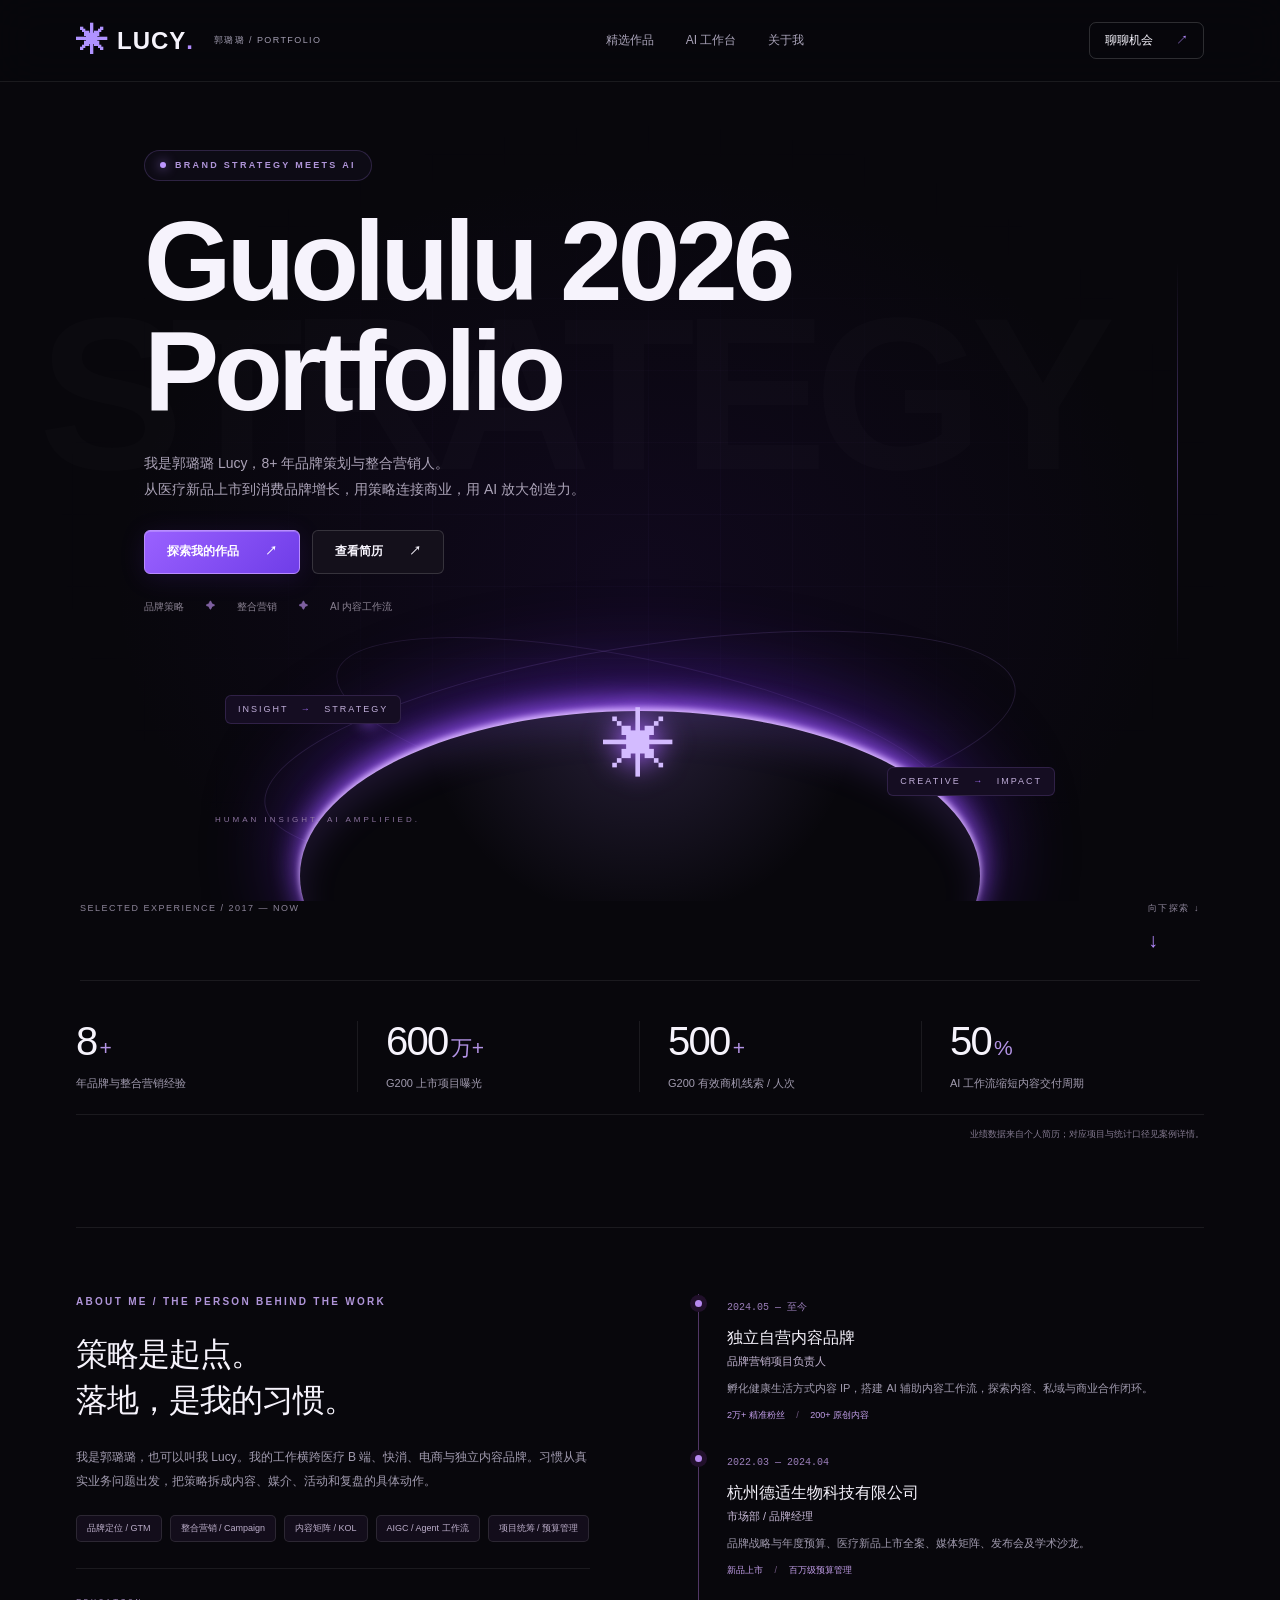
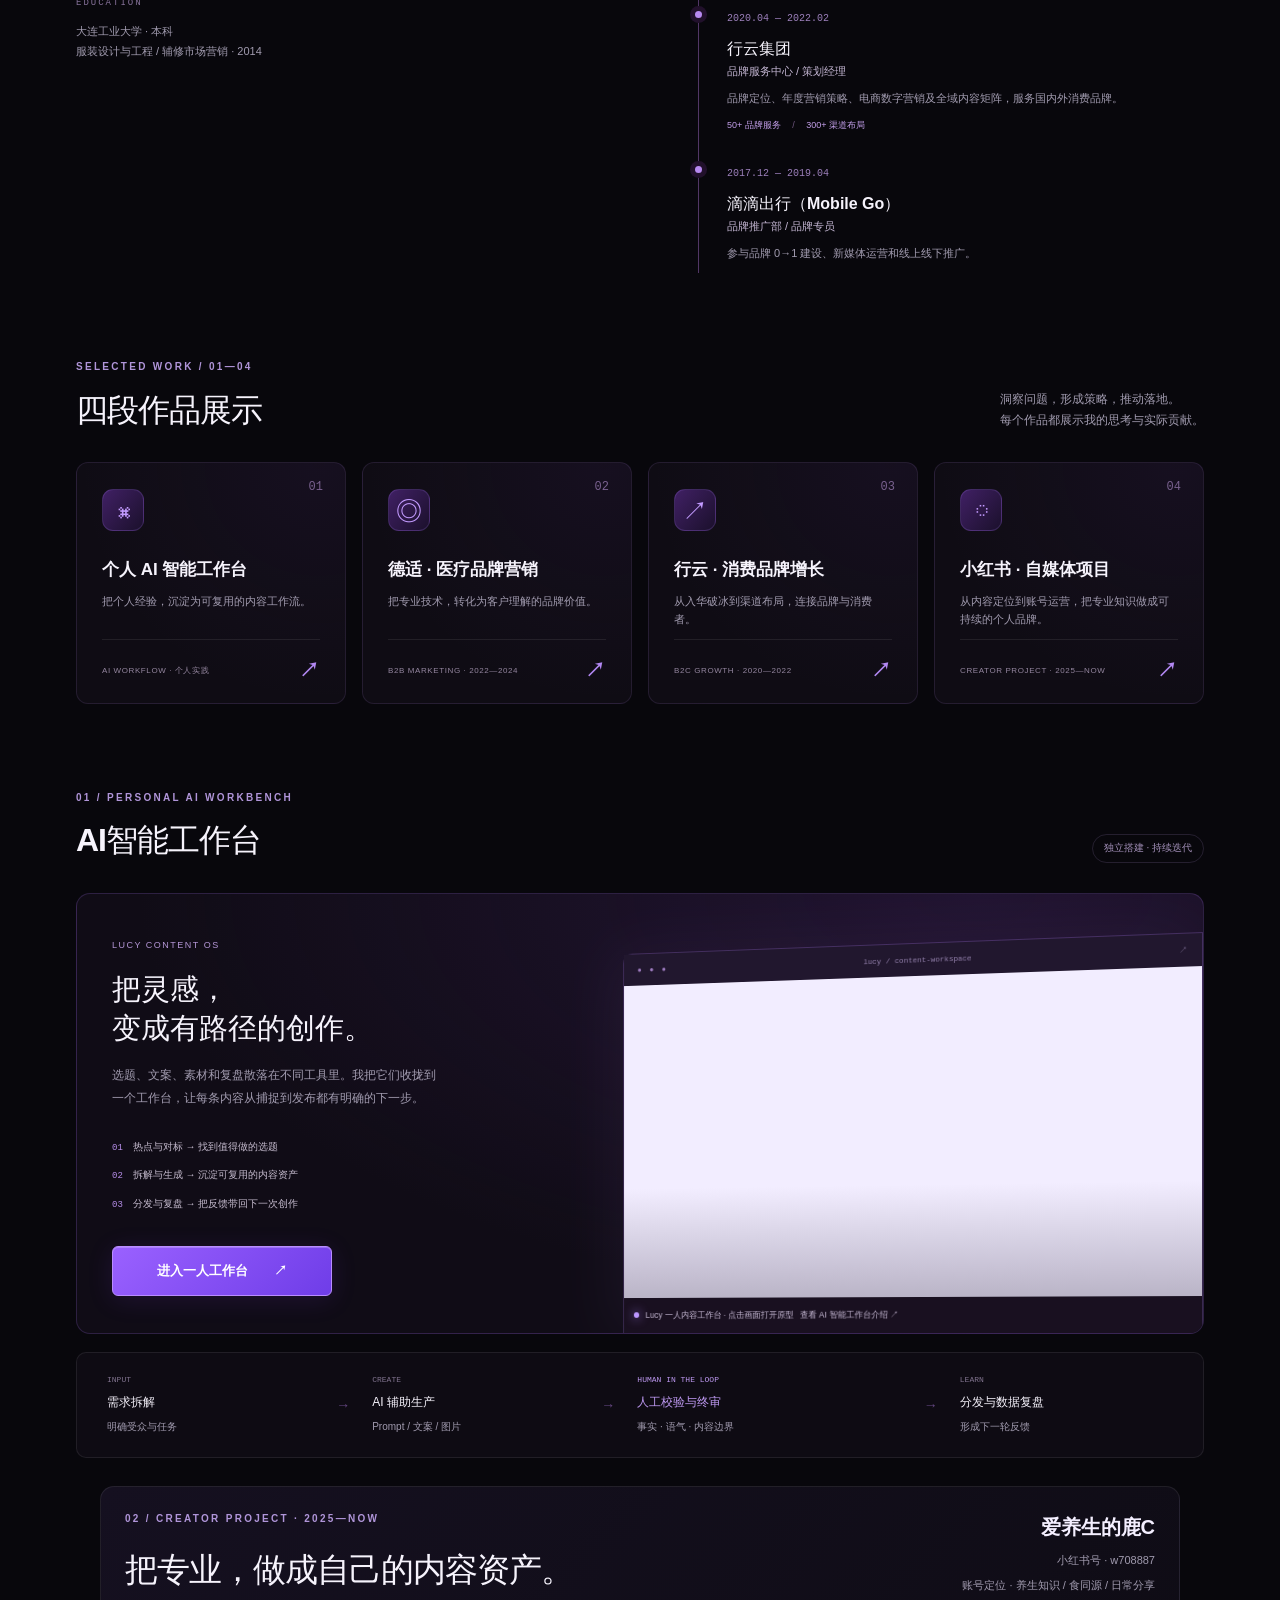
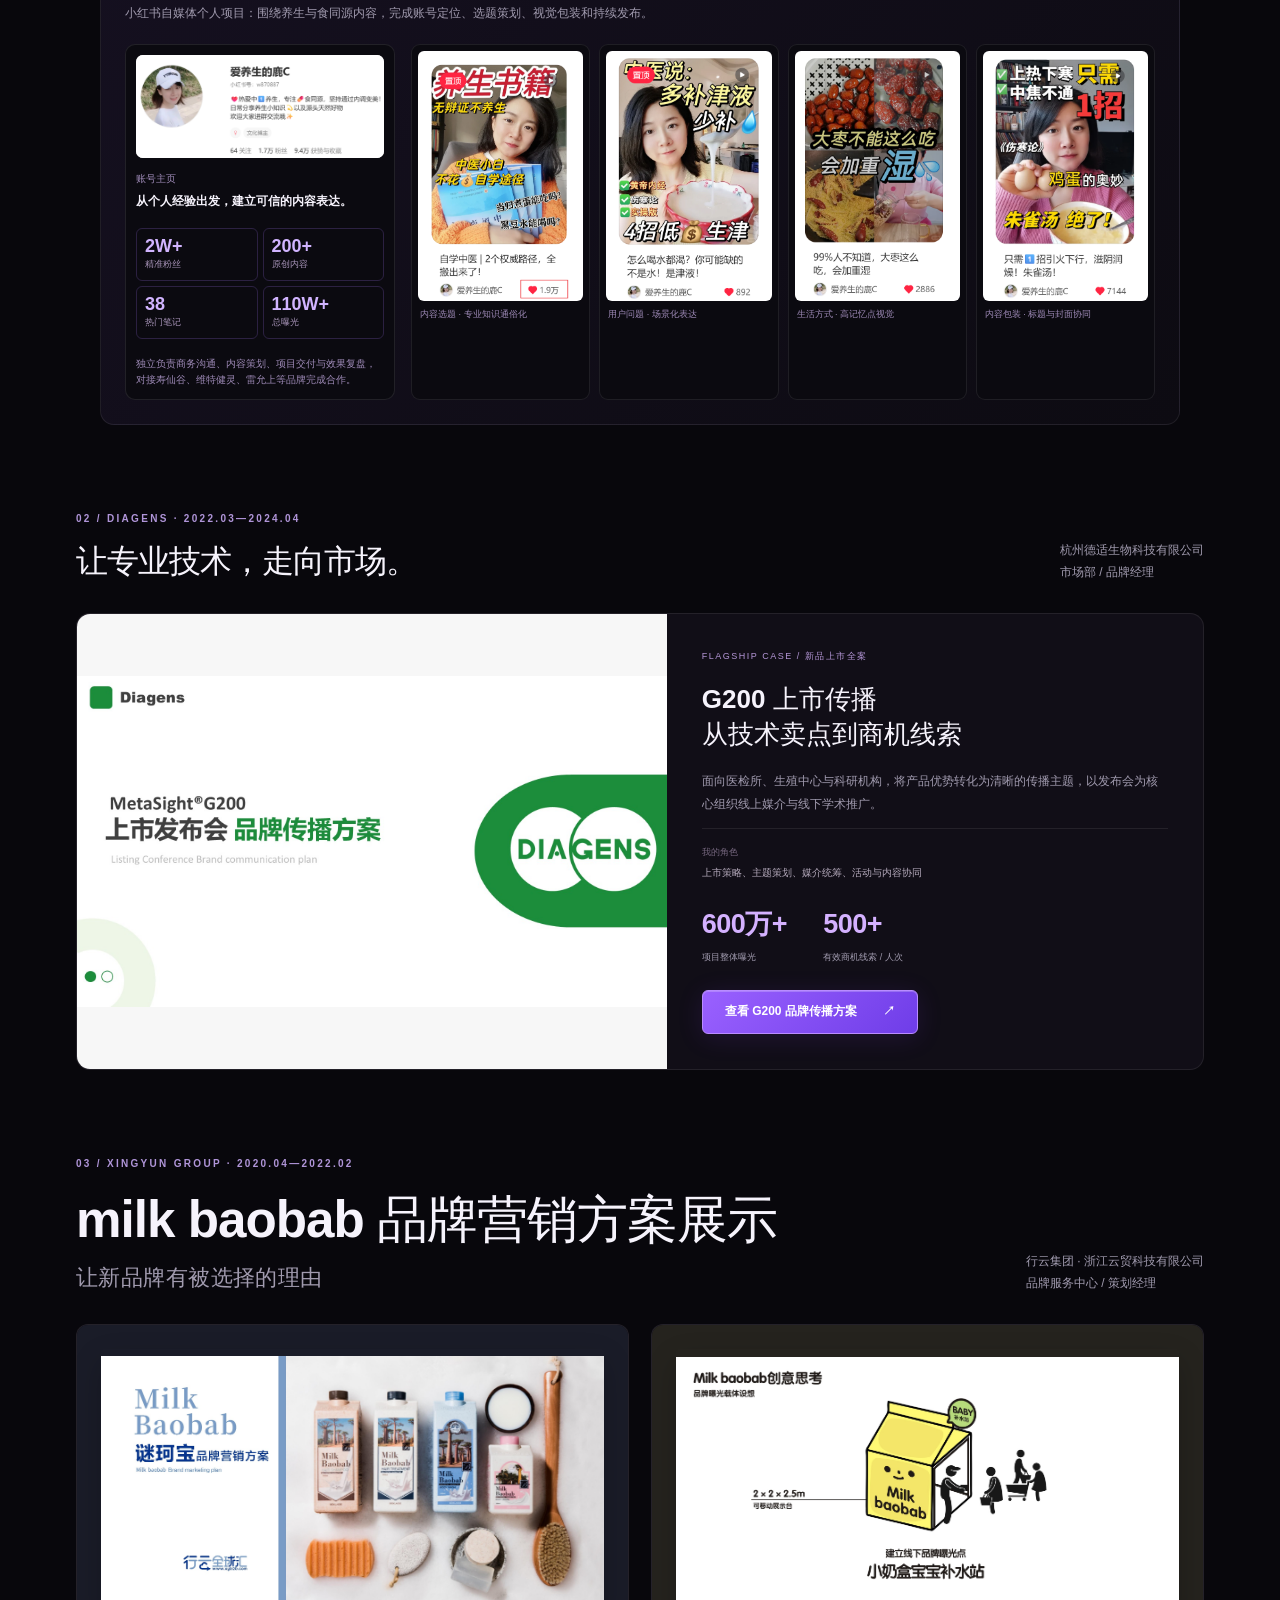
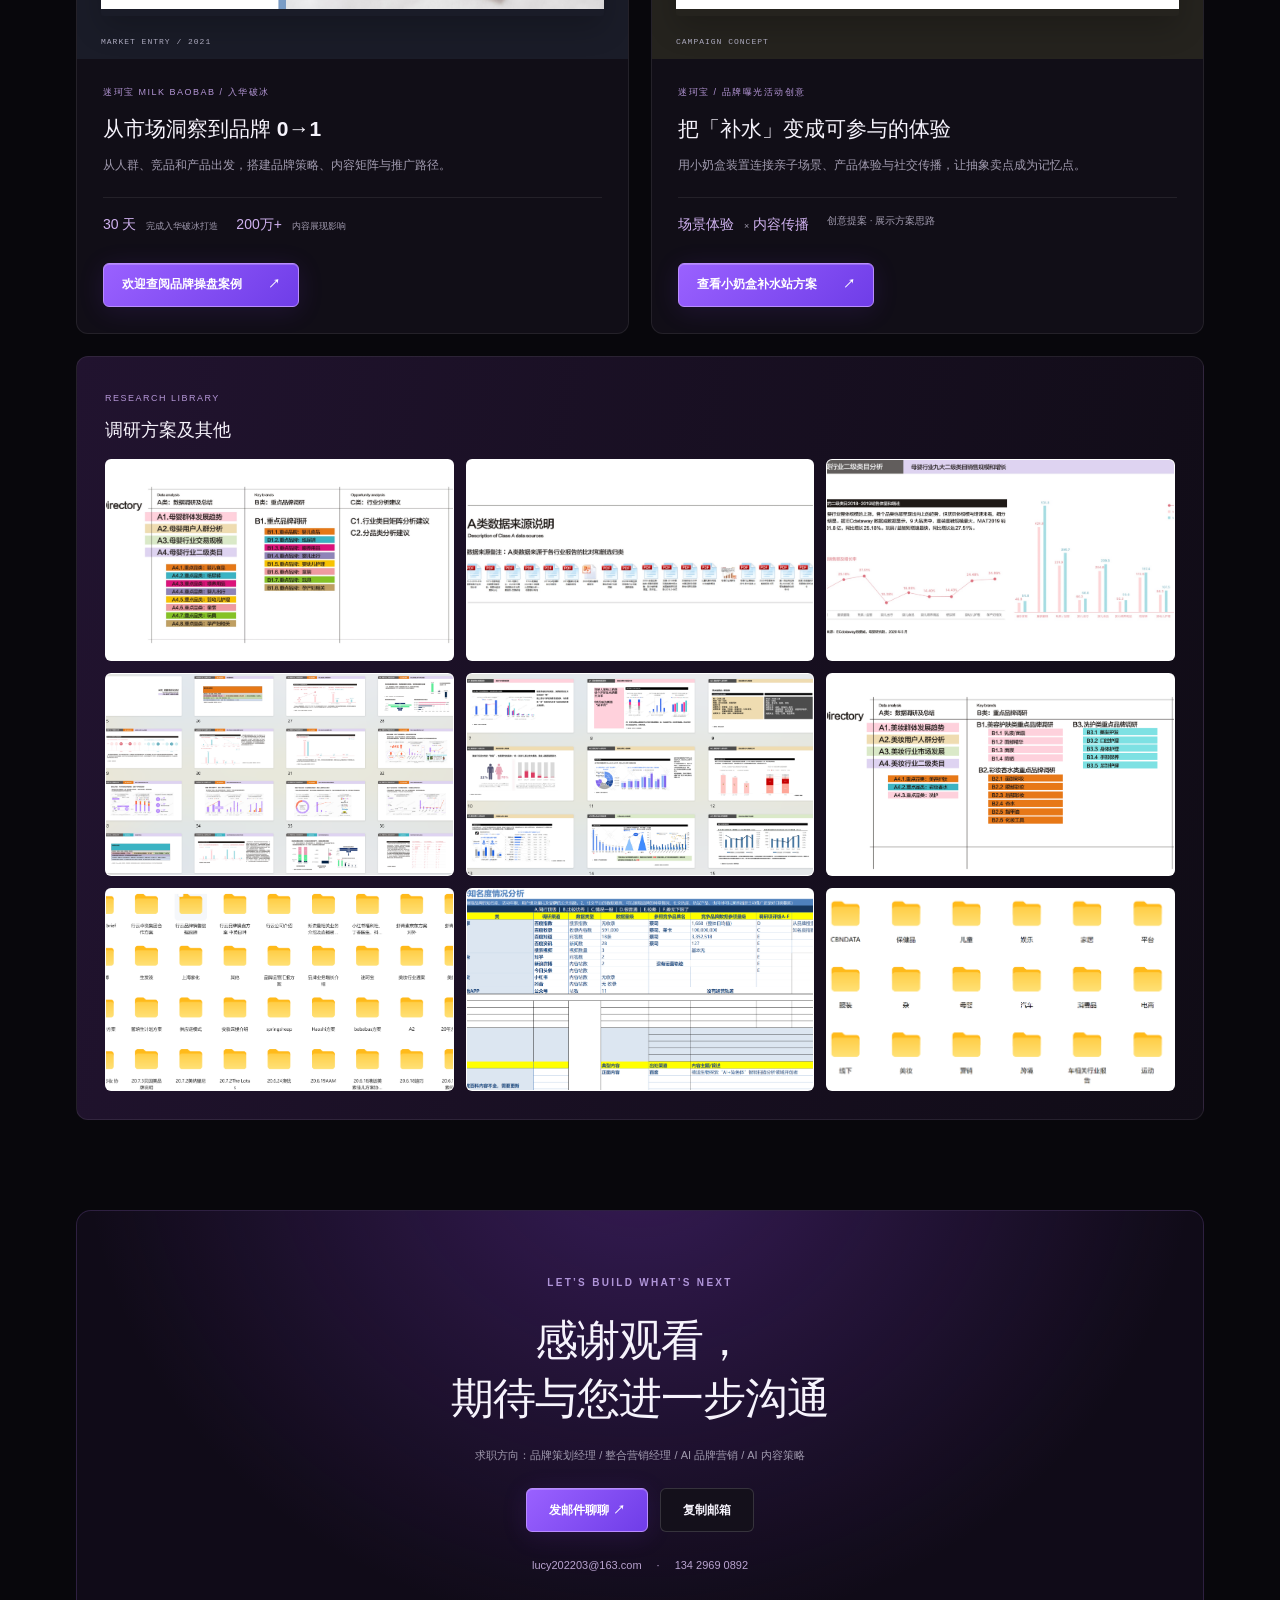
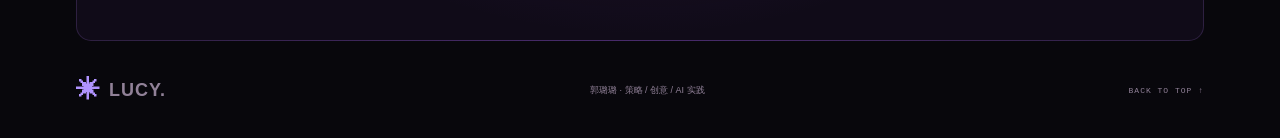
==== demo-purple.html @ b8ca917a "Initial commit" ====
<!doctype html>
<html lang="zh-CN"><head><meta charset="utf-8"><meta name="viewport" content="width=device-width,initial-scale=1"><meta name="description" content="郭璐璐 Lucy 个人作品集：品牌策略、整合营销与 AI 内容工作流。"><meta name="theme-color" content="#08070c"><title>郭璐璐 Lucy · 品牌策略 × AI 工作流</title><link rel="stylesheet" href="portfolio.css?v=complete-decks"><script src="portfolio.js?v=complete-decks" defer></script></head>
<body><a class="skip" href="#work">跳到作品</a>
<header class="header"><a class="brand" href="#home" aria-label="返回首页"><span class="brand-mark">✳</span> LUCY<span class="brand-dot">.</span><small>郭璐璐 / PORTFOLIO</small></a><nav aria-label="主导航"><a href="#work">精选作品</a><a href="#ai">AI 工作台</a><a href="#resume">关于我</a></nav><a class="nav-contact" href="#contact">聊聊机会 <span>↗</span></a></header>
<main><section class="hero" id="home"><div class="hero-grid" aria-hidden="true"></div><div class="hero-content"><div class="eyebrow availability"><i></i> BRAND STRATEGY MEETS AI</div><h1>让品牌被看见。<br>让<span class="gradient-text">好策略，发生。</span></h1><p class="hero-intro">我是郭璐璐 Lucy，8+ 年品牌策划与整合营销人。<br>从医疗新品上市到消费品牌增长，用策略连接商业，用 AI 放大创造力。</p><div class="hero-actions"><a class="button primary" href="#work">探索我的作品 <span>↗</span></a><a class="button secondary" href="2026-郭璐璐-8年工作经验-品牌策划经理-new2.pdf" target="_blank" rel="noopener">查看简历 <span>↗</span></a></div><div class="hero-tags"><span>品牌策略</span><b>✦</b><span>整合营销</span><b>✦</b><span>AI 内容工作流</span></div></div><div class="orbit-scene" aria-hidden="true"><div class="orbit orbit-outer"></div><div class="orbit orbit-inner"></div><div class="planet"></div><div class="orbit-label label-left">INSIGHT <span>→</span> STRATEGY</div><div class="orbit-label label-right">CREATIVE <span>→</span> IMPACT</div><div class="core-mark">✳</div><div class="orbit-caption">HUMAN INSIGHT. AI AMPLIFIED.</div></div><div class="hero-bottom"><span>SELECTED EXPERIENCE / 2017 — NOW</span><a href="#work">向下探索 ↓</a></div></section>
<div class="wrap"><section class="proof-strip" aria-label="核心经历与业绩"><div><strong>8<span>+</span></strong><p>年品牌与整合营销经验</p></div><div><strong>600<span>万+</span></strong><p>G200 上市项目曝光</p></div><div><strong>500<span>+</span></strong><p>G200 有效商机线索 / 人次</p></div><div><strong>50<span>%</span></strong><p>AI 工作流缩短内容交付周期</p></div></section><p class="source-note">业绩数据来自个人简历；对应项目与统计口径见案例详情。</p>
<section class="section" id="work"><div class="section-top"><div><div class="eyebrow">SELECTED WORK / 01—03</div><h2>三段实践，一条清晰的主线。</h2></div><p>洞察问题，形成策略，推动落地。<br>每个作品都展示我的思考与实际贡献。</p></div><div class="chapter-grid"><a class="chapter" href="#ai"><span class="chapter-num">01</span><div class="chapter-icon">⌘</div><h3>个人 AI 智能工作台</h3><p>把个人经验，沉淀为可复用的内容工作流。</p><footer><span>AI WORKFLOW · 个人实践</span><b>↗</b></footer></a><a class="chapter" href="#diagens"><span class="chapter-num">02</span><div class="chapter-icon">◎</div><h3>德适 · 医疗品牌营销</h3><p>把专业技术，转化为客户理解的品牌价值。</p><footer><span>B2B MARKETING · 2022—2024</span><b>↗</b></footer></a><a class="chapter" href="#xingyun"><span class="chapter-num">03</span><div class="chapter-icon">↗</div><h3>行云 · 消费品牌增长</h3><p>从入华破冰到渠道布局，连接品牌与消费者。</p><footer><span>B2C GROWTH · 2020—2022</span><b>↗</b></footer></a></div></section>
<section class="section" id="ai"><div class="section-top"><div><div class="eyebrow">01 / PERSONAL AI WORKBENCH</div><h2>一个人的工作台。<br><span class="soft">一整套内容生产思路。</span></h2></div><span class="outlined-tag">独立搭建 · 持续迭代</span></div><div class="ai-feature"><div class="ai-copy"><span class="mini-label">LUCY CONTENT OS</span><h3>把灵感，<br>变成有路径的创作。</h3><p>选题、文案、素材和复盘散落在不同工具里。我把它们收拢到一个工作台，让每条内容从捕捉到发布都有明确的下一步。</p><ul class="clean-list"><li><span>01</span>热点与对标 → 找到值得做的选题</li><li><span>02</span>拆解与生成 → 沉淀可复用的内容资产</li><li><span>03</span>分发与复盘 → 把反馈带回下一次创作</li></ul><a class="button primary workbench-cta" href="lucy-pink.html" target="_blank" rel="noopener">进入一人工作台 <span>↗</span></a></div><div class="os-preview"><div class="window-bar"><span class="dots">● ● ●</span><span>lucy / content-workspace</span><span>↗</span></div><a class="preview-link" href="lucy-pink.html" target="_blank" rel="noopener" aria-label="打开 Lucy 一人内容工作台原型"><div class="preview-frame"><iframe title="Lucy 内容工作台界面预览" src="lucy-pink.html" loading="lazy" sandbox tabindex="-1"></iframe><div class="preview-shade"></div></div></a><div class="preview-caption"><i></i> Lucy 一人内容工作台 · 点击画面打开原型<span>进入工作台 ↗</span></div></div></div><div class="workflow" aria-label="AI内容生产流程"><div><small>INPUT</small><strong>需求拆解</strong><p>明确受众与任务</p></div><span>→</span><div><small>CREATE</small><strong>AI 辅助生产</strong><p>Prompt / 文案 / 图片</p></div><span>→</span><div class="human"><small>HUMAN IN THE LOOP</small><strong>人工校验与终审</strong><p>事实 · 语气 · 内容边界</p></div><span>→</span><div><small>LEARN</small><strong>分发与数据复盘</strong><p>形成下一轮反馈</p></div></div></section>
<section class="section" id="diagens"><div class="section-top"><div><div class="eyebrow">02 / DIAGENS · 2022.03—2024.04</div><h2>让专业技术，走向市场。</h2></div><p>杭州德适生物科技有限公司<br>市场部 / 品牌经理</p></div><article class="featured-case"><div class="g200-art g200-original"><img src="assets/g200-pages/page-001.jpg" alt="MetaSight G200 上市发布会品牌传播方案封面" loading="lazy"></div><div class="case-copy"><div class="mini-label">FLAGSHIP CASE / 新品上市全案</div><h3>G200 上市传播<br>从技术卖点到商机线索</h3><p>面向医检所、生殖中心与科研机构，将产品优势转化为清晰的传播主题，以发布会为核心组织线上媒介与线下学术推广。</p><div class="role"><span>我的角色</span> 上市策略、主题策划、媒介统筹、活动与内容协同</div><div class="case-metrics"><div><strong>600万+</strong><small>项目整体曝光</small></div><div><strong>500+</strong><small>有效商机线索 / 人次</small></div></div><button class="button primary" data-case="g200">查看 G200 品牌传播方案 <span>↗</span></button></div></article><div class="research-inline"><div class="research-heading"><div><span class="mini-label">BRAND RESEARCH</span><h3>品牌营销思考方案</h3><p>点击封面，阅读完整方案。</p></div></div><button class="research-cover-button" data-case="research" aria-label="打开品牌营销思考方案"><img src="assets/research-pages/page-001.jpg" alt="品牌营销思考方案封面" loading="lazy"></button></div></section>
<section class="section" id="xingyun"><div class="section-top"><div><div class="eyebrow">03 / XINGYUN GROUP · 2020.04—2022.02</div><h2>让新品牌，有被选择的理由。</h2></div><p>行云集团 · 浙江云贸科技有限公司<br>品牌服务中心 / 策划经理</p></div><div class="consumer-grid"><article class="consumer-card"><a class="consumer-visual milk visual-link" href="迷珂宝PPT-1.pdf" target="_blank" rel="noopener" aria-label="查看迷珂宝品牌营销方案"><img src="assets/milk-1.jpg" alt="迷珂宝品牌营销方案封面及洗护产品" loading="lazy"><span>MARKET ENTRY / 2021</span></a><div class="consumer-body"><div class="mini-label">迷珂宝 MILK BAOBAB / 入华破冰</div><h3>从市场洞察到品牌 0→1</h3><p>从人群、竞品和产品出发，搭建品牌策略、内容矩阵与推广路径。</p><div class="small-results"><strong>30 天 <span>完成入华破冰打造</span></strong><strong>200万+ <span>内容展现影响</span></strong></div><a class="button primary case-cta" href="迷珂宝PPT-1.pdf" target="_blank" rel="noopener">欢迎查阅品牌操盘案例 <span>↗</span></a></div></article><article class="consumer-card"><button class="consumer-visual event visual-link" data-case="event" aria-label="查看小奶盒补水站方案"><img src="assets/event-4.jpg" alt="小奶盒宝宝补水站户外创意装置方案" loading="lazy"><span>CAMPAIGN CONCEPT</span></button><div class="consumer-body"><div class="mini-label">迷珂宝 / 品牌曝光活动创意</div><h3>把「补水」变成可参与的体验</h3><p>用小奶盒装置连接亲子场景、产品体验与社交传播，让抽象卖点成为记忆点。</p><div class="small-results"><strong>场景体验 <span>×</span> 内容传播</strong><span class="muted">创意提案 · 展示方案思路</span></div><button class="button primary case-cta" data-case="event">查看小奶盒补水站方案 <span>↗</span></button></div></article></div><div class="research-library"><span class="mini-label">RESEARCH LIBRARY</span><h3>美妆 / 母婴行业调研</h3><div class="research-shots"><img src="assets/user/codex-clipboard-2d6b978d-d18c-4c74-9e1b-d99da1e508f4.png" alt="行业调研方案截图 1" loading="lazy"><img src="assets/user/codex-clipboard-0f463525-3b26-4b4c-8d9d-d075dfab5cac.png" alt="行业调研方案截图 2" loading="lazy"><img src="assets/user/codex-clipboard-98cdb29e-76dc-4361-a373-548ff600b9f1.png" alt="行业调研方案截图 3" loading="lazy"><img src="assets/user/codex-clipboard-27b4e70d-6095-44c6-8017-2ebe8056797b.png" alt="行业调研方案截图 4" loading="lazy"><img src="assets/user/codex-clipboard-24c355a8-ac2d-4559-b9e3-288676f324a0.png" alt="行业调研方案截图 5" loading="lazy"><img src="assets/user/codex-clipboard-a73c5e6a-c51d-4b2e-97ea-79d769c429e8.png" alt="行业调研方案截图 6" loading="lazy"></div></div></section>
<section class="section about" id="resume"><div class="about-intro"><div class="eyebrow">ABOUT ME / THE PERSON BEHIND THE WORK</div><h2>策略是起点。<br>落地，是我的习惯。</h2><p>我是郭璐璐，也可以叫我 Lucy。我的工作横跨医疗 B 端、快消、电商与独立内容品牌。习惯从真实业务问题出发，把策略拆成内容、媒介、活动和复盘的具体动作。</p><div class="skill-tags"><span>品牌定位 / GTM</span><span>整合营销 / Campaign</span><span>内容矩阵 / KOL</span><span>AIGC / Agent 工作流</span><span>项目统筹 / 预算管理</span></div><div class="education"><small>EDUCATION</small><p>大连工业大学 · 本科<br>服装设计与工程 / 辅修市场营销 · 2014</p></div></div><div class="timeline"><article><time>2024.05 — 至今</time><span class="timeline-dot"></span><h3>独立自营内容品牌</h3><h4>品牌营销项目负责人</h4><p>孵化健康生活方式内容 IP，搭建 AI 辅助内容工作流，探索内容、私域与商业合作闭环。</p><div class="timeline-result">2万+ 精准粉丝 <span>/</span> 200+ 原创内容</div></article><article><time>2022.03 — 2024.04</time><span class="timeline-dot"></span><h3>杭州德适生物科技有限公司</h3><h4>市场部 / 品牌经理</h4><p>品牌战略与年度预算、医疗新品上市全案、媒体矩阵、发布会及学术沙龙。</p><div class="timeline-result">新品上市 <span>/</span> 百万级预算管理</div></article><article><time>2020.04 — 2022.02</time><span class="timeline-dot"></span><h3>行云集团</h3><h4>品牌服务中心 / 策划经理</h4><p>品牌定位、年度营销策略、电商数字营销及全域内容矩阵，服务国内外消费品牌。</p><div class="timeline-result">50+ 品牌服务 <span>/</span> 300+ 渠道布局</div></article><article><time>2017.12 — 2019.04</time><span class="timeline-dot"></span><h3>滴滴出行（Mobile Go）</h3><h4>品牌推广部 / 品牌专员</h4><p>参与品牌 0→1 建设、新媒体运营和线上线下推广。</p></article></div></section>
<section class="contact" id="contact"><div class="eyebrow">LET’S BUILD WHAT’S NEXT</div><h2>下一个好项目，<br>期待一起<span class="gradient-text">做出来。</span></h2><p>求职方向：品牌策划经理 / 整合营销经理 / AI 品牌营销 / AI 内容策略</p><div class="contact-actions"><a class="button primary" href="mailto:lucy202203@163.com">发邮件聊聊 ↗</a><button class="button secondary" id="copy-email">复制邮箱</button></div><div class="contact-details"><a href="mailto:lucy202203@163.com">lucy202203@163.com</a><span>·</span><a href="tel:13429690892">134 2969 0892</a></div><p class="copy-status" id="copy-status" role="status" aria-live="polite"></p></section><footer class="footer"><a class="brand" href="#home"><span class="brand-mark">✳</span> LUCY.</a><span>郭璐璐 · 策略 / 创意 / AI 实践</span><a href="#home">BACK TO TOP ↑</a></footer></div></main>
<dialog id="case-dialog" aria-labelledby="dialog-title"><div class="dialog-top"><span class="mini-label">LUCY / CASE STUDY</span><button class="close-dialog" aria-label="关闭项目详情">关闭 ×</button></div><div id="dialog-content"></div></dialog></body></html>
---- portfolio.css ----
@charset "UTF-8";
.research-cover-button{display:block;padding:0;background:transparent;width:min(100%,640px);margin-top:20px;border-radius:8px;overflow:hidden;border:1px solid #ffffff25}.research-cover-button img{display:block;width:100%;height:auto}.research-cover-button:hover{outline:2px solid #a879ff}
.full-deck{display:grid;gap:22px}.full-deck figure{margin:0}.full-deck img{display:block;width:100%;height:auto;border-radius:6px;background:#fff}.full-deck figcaption{font-size:11px;color:#b5a4c9;margin-bottom:8px}
:root{color-scheme:dark;--bg:#08070c;--text:#f6f3fc;--muted:#a19baf;--line:#ffffff14;--font:Inter,"Segoe UI","Microsoft YaHei",sans-serif}*{box-sizing:border-box}html{scroll-behavior:smooth;scroll-padding-top:96px}body{margin:0;background:var(--bg);color:var(--text);font:14px/1.65 var(--font);-webkit-font-smoothing:antialiased}body:has(dialog[open]){overflow:hidden}a{color:inherit;text-decoration:none}button{font:inherit;color:inherit;cursor:pointer;border:0}button,a{-webkit-tap-highlight-color:transparent;touch-action:manipulation}a:focus-visible,button:focus-visible{outline:2px solid #c4a8ff;outline-offset:5px}::selection{background:#8850ca;color:#fff}h1,h2,h3,h4,p{margin-top:0}h1,h2,h3,h4{line-height:1.35}.wrap{max-width:1200px;padding:0 36px;margin:auto}.header{height:82px;padding:0 max(36px,calc((100vw - 1128px)/2));display:flex;align-items:center;justify-content:space-between;gap:24px;border-bottom:1px solid var(--line);position:sticky;top:0;z-index:20;background:#08070cdd;backdrop-filter:blur(20px)}.brand{display:flex;align-items:center;gap:8px;font-weight:750;font-size:24px;letter-spacing:1px;white-space:nowrap}.brand-mark{color:#b093ff;font-size:32px;line-height:1}.brand-dot{color:#b28cff;margin-left:-8px}.brand small{font-size:9px;font-weight:450;letter-spacing:1.4px;color:var(--muted);margin-left:12px}.header nav{display:flex;gap:32px;color:#a9a2b8;font-size:12px}.header nav a:hover,.header nav a.active{color:#d2bbff}.nav-contact{border:1px solid #ffffff28;border-radius:7px;font-size:12px;padding:8px 15px;white-space:nowrap}.nav-contact span{margin-left:20px;color:#b48aff}.hero{position:relative;text-align:center;overflow:hidden;background:radial-gradient(ellipse at 50% 56%,#35116a30,transparent 58%)}.hero-grid{position:absolute;inset:0;background-image:linear-gradient(#a987f908 1px,transparent 1px),linear-gradient(90deg,#a987f908 1px,transparent 1px);background-size:72px 72px;mask-image:radial-gradient(ellipse,black,transparent 68%);pointer-events:none}.hero-content{position:relative;z-index:2;padding:68px 24px 0}.eyebrow{font-size:10px;color:#b095d9;font-weight:600;letter-spacing:2.3px;margin-bottom:20px}.availability{display:inline-flex;align-items:center;gap:9px;border:1px solid #b185ff32;background:#a075fa0a;border-radius:30px;padding:7px 15px;font-size:9px;margin-bottom:25px}.availability i,.preview-caption i{display:inline-block;width:6px;height:6px;border-radius:50%;background:#bd97ff;box-shadow:0 0 12px #ad7eff}.hero h1{font-size:clamp(40px,5.5vw,72px);letter-spacing:-2.8px;line-height:1.23;font-weight:650;margin-bottom:23px}.gradient-text{background:linear-gradient(100deg,#f0e7ff 0%,#b785ff 50%,#7644ff);background-clip:text;-webkit-text-fill-color:transparent}.hero-intro{color:#aca4b8;font-size:14px;line-height:1.9;margin-bottom:27px}.hero-actions,.contact-actions{display:flex;justify-content:center;gap:12px}.button{display:inline-flex;align-items:center;justify-content:center;gap:26px;min-height:44px;border-radius:6px;padding:10px 22px;font-size:12px;font-weight:600;transition:transform .2s,background .2s,box-shadow .2s}.button:hover{transform:translateY(-2px)}.primary{background:linear-gradient(130deg,#a772ff,#7139e9);box-shadow:inset 0 1px 0 #ffffff38,0 4px 26px #8b42ff20;border:1px solid #b78aff50;color:white}.primary:hover{box-shadow:0 5px 26px #9a59ff55}.secondary{background:#14101b;border:1px solid #ffffff25}.secondary:hover{background:#231932}.hero-tags{display:flex;justify-content:center;gap:22px;font-size:10px;color:#898191;margin-top:25px}.hero-tags b{color:#7d5f9f;font-size:9px}.orbit-scene{height:290px;width:850px;max-width:100%;margin:-4px auto 0;position:relative;pointer-events:none}.planet{position:absolute;width:680px;max-width:87%;height:330px;left:50%;transform:translateX(-50%);top:100px;border-radius:50%;background:radial-gradient(ellipse at 50% 0%,#b18cff2e,transparent 45%),#08070c;box-shadow:0 -3px 6px #dfbfff,0 -9px 28px #9b57fa,0 -25px 90px #6a25e18a,inset 0 18px 34px #9a64ff26}.orbit{position:absolute;left:50%;top:35px;width:760px;height:200px;border:1px solid #9671cb30;border-radius:50%;transform:translateX(-50%) rotate(-9deg)}.orbit-inner{width:620px;height:156px;top:48px;transform:translateX(-50%) rotate(12deg);border-color:#b389f520}.orbit-outer:after{content:"";position:absolute;top:27px;left:113px;width:5px;height:5px;border-radius:50%;background:#e1cdff;box-shadow:0 0 15px 4px #a168fa}.core-mark{position:absolute;left:50%;top:99px;transform:translateX(-50%);font-size:74px;line-height:1;color:#d3bbff;text-shadow:0 0 24px #a965ff;z-index:1}.orbit-label{position:absolute;font-size:9px;letter-spacing:2px;top:84px;color:#c1afda;z-index:2;background:#150d22;padding:6px 12px;border:1px solid #875fba3d;border-radius:6px}.orbit-label span{color:#a36ff8;margin:0 8px}.label-left{left:10px}.label-right{right:10px;top:156px}.orbit-caption{position:absolute;left:0;right:0;top:202px;z-index:2;font-size:8px;letter-spacing:3px;color:#8c749f}.hero-bottom{position:relative;display:flex;justify-content:space-between;font-size:9px;letter-spacing:1.5px;color:#8d859a;max-width:1128px;margin:auto;padding:0 0 23px;border-bottom:1px solid var(--line);background:#08070c}.proof-strip{display:grid;grid-template-columns:repeat(4,1fr);padding:40px 0 22px;border-bottom:1px solid var(--line)}.proof-strip>div{padding:0 28px;border-right:1px solid var(--line)}.proof-strip>div:first-child{padding-left:0}.proof-strip>div:last-child{border:0}.proof-strip strong{font-size:40px;line-height:1;letter-spacing:-1.7px;font-weight:500}.proof-strip strong span{font-size:21px;letter-spacing:0;color:#b393e5;margin-left:3px}.proof-strip p{color:var(--muted);font-size:11px;margin:12px 0 0}.source-note{font-size:9px;color:#83798f;text-align:right;margin:12px 0 0}.section{padding:86px 0 0;scroll-margin-top:15px}.section-top{display:flex;align-items:end;justify-content:space-between;gap:30px;margin-bottom:30px}.section-top .eyebrow{margin-bottom:13px}h2{font-size:32px;font-weight:550;letter-spacing:-1px;margin-bottom:0}.section-top>p{color:var(--muted);font-size:12px;margin:0;line-height:1.8}.chapter-grid{display:grid;grid-template-columns:repeat(3,1fr);gap:16px}.chapter{display:block;position:relative;border:1px solid #9d7ccd25;padding:26px 25px 16px;border-radius:12px;background:radial-gradient(ellipse at 90% 0,#6b39a514,transparent 70%),#0f0c14;transition:transform .25s,border-color .25s}.chapter:hover{transform:translateY(-5px);border-color:#996ae390}.chapter-num{position:absolute;right:22px;top:17px;color:#79618f;font:12px monospace}.chapter-icon{width:42px;height:42px;border-radius:11px;background:linear-gradient(130deg,#402064,#1b102c);border:1px solid #b285fb2e;color:#c39bff;font-size:26px;display:grid;place-items:center;margin-bottom:28px}.chapter h3{font-size:17px;margin-bottom:10px}.chapter p{font-size:11px;color:var(--muted);min-height:36px}.chapter footer{display:flex;justify-content:space-between;align-items:center;border-top:1px solid var(--line);padding-top:14px;font-size:8px;letter-spacing:.6px;color:#94869f}.chapter footer b{font-size:20px;color:#b388f3}.soft{color:#96909f}.outlined-tag{font-size:10px;color:#a28fb8;padding:5px 11px;border:1px solid #b096d92b;border-radius:20px;white-space:nowrap}.ai-feature{display:grid;grid-template-columns:.9fr 1.3fr;gap:45px;border:1px solid #a878fb30;border-radius:14px;padding:38px 0 0 35px;overflow:hidden;background:radial-gradient(ellipse at 80% 0%,#3f21605e,transparent 66%),#100c16}.mini-label{font-size:9px;letter-spacing:1.5px;color:#b496d6}.ai-copy h3{font-size:29px;margin:15px 0 16px;font-weight:500}.ai-copy p{font-size:12px;color:var(--muted);line-height:1.9;max-width:335px}.clean-list{list-style:none;padding:5px 0 12px;margin:0}.clean-list li{font-size:10px;margin:12px 0;color:#c6bccf}.clean-list span{color:#b68ee9;margin-right:10px;font:9px monospace}.text-link{display:inline-flex;align-items:center;gap:18px;font-size:11px;color:#c1a0f0;background:transparent;padding:0;min-height:34px;text-align:left}.text-link:hover{color:#eee0ff}.ai-copy .text-link{margin-bottom:28px}.os-preview{align-self:end;min-width:0;border:1px solid #b785ff40;border-radius:10px 0 0 0;box-shadow:-12px 0 65px #b779f210;transform:perspective(1300px) rotateY(-7deg);transform-origin:right bottom}.window-bar{display:flex;justify-content:space-between;align-items:center;background:#21172e;padding:11px 15px;font:8px monospace;color:#9582ae}.dots{color:#9d7bbf;letter-spacing:2px}.preview-frame{height:330px;position:relative;overflow:hidden;background:#f2edff;pointer-events:none}.preview-frame iframe{width:1000px;height:780px;border:0;transform:scale(.58);transform-origin:left top;display:block}.preview-shade{position:absolute;inset:0;background:linear-gradient(transparent 65%,#120b2040)}.preview-caption{display:flex;align-items:center;gap:7px;background:#191020;font-size:9px;padding:11px;color:#c8bbd6}.preview-caption button{margin-left:auto;background:transparent;font-size:9px;color:#ccb3f1}.workflow{display:grid;grid-template-columns:1fr 20px 1fr 20px 1.25fr 20px 1fr;align-items:center;gap:8px;margin-top:18px;background:#0e0b13;border:1px solid var(--line);border-radius:10px;padding:22px}.workflow div{padding:0 8px}.workflow small{display:block;font:8px monospace;color:#80738e;margin-bottom:6px}.workflow strong{font-size:12px;font-weight:500}.workflow p{font-size:10px;color:var(--muted);margin:5px 0 0}.workflow>span{color:#644781}.workflow .human strong,.workflow .human small{color:#bd98f0}.featured-case{display:grid;grid-template-columns:1.1fr 1fr;border:1px solid var(--line);border-radius:14px;overflow:hidden;background:#110e17}.g200-art{background:radial-gradient(ellipse at 30% 50%,#523d7650,transparent 80%),linear-gradient(135deg,#171323,#0e121e);position:relative;min-height:440px;overflow:hidden;padding:25px}.art-label{font:8px monospace;letter-spacing:1px;color:#9d94b0}.g200-title{position:absolute;top:53px;left:32px;font-size:25px;font-weight:400;color:#c7badf}.g200-title>span{font-size:12px;vertical-align:super}.g200-title strong{display:block;font-size:100px;line-height:1.2;letter-spacing:-6px;color:#b7a0d1;opacity:.8;font-weight:600}.g200-art img{position:absolute;width:75%;height:240px;object-fit:contain;right:0;bottom:47px;mix-blend-mode:screen;filter:drop-shadow(0 18px 14px #0009)}.art-bottom{position:absolute;bottom:20px;left:26px;right:26px;display:flex;justify-content:space-between;font-size:10px;color:#b7a5cb}.case-copy{padding:35px}.case-copy h3{font-size:26px;font-weight:550;margin:18px 0}.case-copy>p{color:var(--muted);font-size:12px;line-height:1.9}.role{border-top:1px solid var(--line);padding-top:15px;font-size:10px;color:#b5aabc;line-height:1.8}.role span{display:block;color:#76677f;font-size:9px;margin-bottom:4px}.case-metrics{display:flex;gap:36px;margin:20px 0 25px}.case-metrics strong{display:block;font-size:27px;color:#d4b1ff;letter-spacing:-.5px}.case-metrics small{display:block;font-size:9px;color:var(--muted);margin-top:3px}.resource-row{display:flex;justify-content:space-between;align-items:center;padding:20px 6px;border-bottom:1px solid var(--line);gap:16px}.resource-row>div{display:flex;gap:18px;align-items:center}.resource-icon{font-size:25px;color:#9c7bca;background:#17101f;border:1px solid #ad88db1a;border-radius:8px;width:44px;height:44px;display:grid;place-items:center}.resource-row h4{font-size:12px;font-weight:500;margin:0 0 5px}.resource-row p{font-size:10px;color:var(--muted);margin:0}.consumer-grid{display:grid;grid-template-columns:1fr 1fr;gap:22px}.consumer-card{border:1px solid var(--line);border-radius:12px;overflow:hidden;background:#110e17}.consumer-visual{position:relative;padding:24px 24px 43px;aspect-ratio:1.65;background:#1a1c28}.consumer-visual img{width:100%;height:100%;object-fit:contain;display:block;border-radius:3px;box-shadow:0 12px 30px #0003;transition:transform .3s}.consumer-card:hover img{transform:translateY(-4px)}.consumer-visual>span{position:absolute;bottom:13px;left:24px;color:#acaabe;font:8px monospace;letter-spacing:1px}.consumer-visual.event{background:#25231e}.consumer-body{padding:26px}.consumer-body h3{font-size:21px;font-weight:550;margin:15px 0 12px}.consumer-body p{color:var(--muted);font-size:12px;line-height:1.8}.small-results{display:flex;flex-wrap:wrap;gap:8px 18px;padding:15px 0;border-top:1px solid var(--line);margin-top:20px}.small-results strong{color:#d1b3f1;font-size:14px;font-weight:500}.small-results strong span{color:var(--muted);font-size:9px;margin-left:6px}.muted{color:var(--muted);font-size:10px}.research-library{display:grid;grid-template-columns:1fr 1.2fr;gap:25px;background:linear-gradient(100deg,#21132f,#100c16);border:1px solid var(--line);border-radius:12px;padding:27px;margin-top:22px}.research-library h3{font-size:18px;font-weight:500;margin:10px 0}.research-library p{color:var(--muted);font-size:10px;margin-bottom:0}.library-links a{display:flex;justify-content:space-between;align-items:center;gap:14px;border-bottom:1px solid var(--line);padding:14px 0;font-size:11px}.library-links small{font:8px monospace;color:#a994bc;white-space:nowrap}.library-links a:hover{color:#c6a3f9}.about{display:grid;grid-template-columns:1fr 1fr;gap:100px;border-top:1px solid var(--line);padding-top:66px;margin-top:85px}.about h2{font-size:32px;line-height:1.45;margin:10px 0 22px}.about-intro>p{font-size:12px;line-height:2;color:var(--muted)}.skill-tags{display:flex;flex-wrap:wrap;gap:8px;margin:22px 0}.skill-tags span{border:1px solid #ffffff1b;border-radius:5px;padding:5px 10px;font-size:9px;color:#bdafcb;background:#130d1b}.education{padding:20px 0;border-top:1px solid var(--line);margin-top:26px}.education small{font:9px monospace;letter-spacing:2px;color:#89749e}.education p{color:var(--muted);font-size:11px;line-height:1.8;margin:10px 0}.timeline{border-left:1px solid #513666;margin-left:8px}.timeline article{position:relative;padding:0 0 27px 28px}.timeline article:last-child{padding-bottom:0}.timeline time{color:#9b7fba;font:10px monospace}.timeline-dot{position:absolute;width:7px;height:7px;left:-4px;top:6px;background:#b789f0;border-radius:50%;box-shadow:0 0 0 5px #21102b}.timeline h3{font-size:16px;font-weight:550;margin:10px 0 5px}.timeline h4{font-size:11px;color:#c5b7d4;font-weight:450;margin:0 0 10px}.timeline p{font-size:11px;color:var(--muted);line-height:1.8;margin-bottom:9px}.timeline-result{font-size:9px;color:#c39fea}.timeline-result span{color:#715983;padding:0 9px}.contact{position:relative;text-align:center;padding:64px 22px 35px;margin-top:90px;border:1px solid #a16fdb35;border-radius:15px;background:radial-gradient(ellipse at 50% -20%,#7134b566,transparent 70%),#100b18;overflow:hidden}.contact h2{font-size:43px;line-height:1.35;font-weight:500;margin-bottom:19px}.contact>p{color:var(--muted);font-size:11px}.contact-actions{margin-top:24px}.contact-details{display:flex;justify-content:center;gap:15px;color:#b9a3cf;font-size:11px;margin:24px 0 0}.copy-status{min-height:20px;margin:10px 0 0!important;color:#cbb0f2!important}.footer{padding:35px 0;display:flex;align-items:center;justify-content:space-between;gap:15px;font-size:9px;color:#918198}.footer .brand{font-size:18px}.footer .brand-mark{font-size:24px}.footer>a:last-child{font:8px monospace;letter-spacing:1px}.skip{position:fixed;top:-60px;left:20px;z-index:100;background:#9b60ed;padding:12px}.skip:focus{top:10px}
dialog{width:min(850px,calc(100% - 30px));max-height:88vh;border:1px solid #735294;border-radius:16px;background:#110d18;color:var(--text);padding:0;box-shadow:0 30px 150px #000c}dialog::backdrop{background:#020106db;backdrop-filter:blur(8px)}.dialog-top{display:flex;justify-content:space-between;align-items:center;padding:17px 28px;border-bottom:1px solid var(--line);position:sticky;top:0;background:#110d18f5;z-index:2}.close-dialog{background:#2b1d3b;border:1px solid #8053a551;border-radius:5px;padding:7px 14px;font-size:12px}#dialog-content{padding:32px}.detail-kicker{font:10px monospace;color:#bb8bed;margin-bottom:12px}#dialog-content h2{font-size:30px;margin-bottom:18px}#dialog-content h3{font-size:17px;margin:27px 0 12px}#dialog-content p,#dialog-content li{font-size:13px;line-height:1.9;color:#b9afc7}#dialog-content ul,#dialog-content ol{padding-left:20px}.detail-meta{display:flex;flex-wrap:wrap;gap:8px;margin:18px 0}.detail-meta span{font-size:10px;border:1px solid #ffffff20;padding:4px 10px;border-radius:4px;color:#c3b0d3}.detail-grid{display:grid;grid-template-columns:1fr 1fr;gap:16px}.detail-grid>div{border:1px solid var(--line);background:#191020;padding:18px;border-radius:9px}.detail-grid h3{margin-top:0!important}.detail-grid p{margin-bottom:0}.detail-results{display:flex;flex-wrap:wrap;gap:25px;padding:22px;border:1px solid #a77bdc33;background:#29133d55;border-radius:9px;margin:20px 0}.detail-results strong{display:block;font-size:25px;color:#d1a3ff}.detail-results small{font-size:10px;color:#b6a7c6}.detail-gallery{display:grid;grid-template-columns:1fr 1fr;gap:13px}.detail-gallery figure{margin:0}.detail-gallery img{width:100%;display:block;border-radius:5px;background:white}.detail-gallery figcaption{font-size:10px;color:#a798b8;margin:7px 0 10px}.detail-links{display:flex;gap:12px;flex-wrap:wrap;margin:25px 0 5px}.detail-note{font-size:10px!important;color:#95849f!important;border-top:1px solid var(--line);padding-top:15px;margin-top:22px}.detail-preview{width:100%;height:450px;background:white;border:1px solid #8b56b2;border-radius:8px}.detail-steps{counter-reset:steps;list-style:none!important;padding:0!important}.detail-steps li{padding:12px 0;border-bottom:1px solid var(--line)}.detail-steps li:before{counter-increment:steps;content:"0" counter(steps);color:#b284e6;margin-right:15px;font:11px monospace}
@media(min-width:1500px){.hero-content{padding-top:85px}.hero h1{font-size:78px}.orbit-scene{height:305px}}
@media(max-width:1000px){.header{padding:0 25px}.brand small{display:none}.wrap{padding:0 25px}.hero-bottom{margin:0 25px}.hero h1{font-size:58px}.ai-feature{gap:20px;padding-left:24px}.ai-copy h3{font-size:25px}.preview-frame{height:320px}.preview-frame iframe{transform:scale(.48)}.case-copy{padding:27px}.case-copy h3{font-size:23px}.about{gap:45px}.case-metrics{gap:20px}.proof-strip strong{font-size:34px}.proof-strip>div{padding:0 20px}.consumer-body h3{font-size:19px}.section-top>p{font-size:11px}.chapter{padding:23px 18px 16px}.chapter h3{font-size:15px}}
@media(max-width:700px){html{scroll-padding-top:85px}.header{height:68px;padding:0 18px;gap:15px}.brand{font-size:20px}.brand-mark{font-size:26px}.header nav{gap:16px;font-size:11px}.nav-contact{display:none}.hero-content{padding:50px 18px 0}.hero h1{font-size:clamp(35px,7.7vw,51px);letter-spacing:-1.5px;line-height:1.3}.hero-intro{font-size:12px;max-width:390px;margin-left:auto;margin-right:auto}.hero-intro br{display:none}.availability{font-size:8px;letter-spacing:1.5px}.hero-tags{font-size:9px;gap:15px}.button{font-size:11px;padding:11px 17px;gap:13px}.orbit-scene{height:234px;margin-top:12px}.planet{top:80px;max-width:none;width:440px;height:270px}.orbit{width:480px;height:160px;top:35px}.orbit-inner{width:380px;height:130px;top:55px}.core-mark{top:86px;font-size:62px}.orbit-caption{top:165px;font-size:7px;letter-spacing:2px}.orbit-label{font-size:6px;letter-spacing:1px;padding:4px 6px}.label-left{left:14px;top:60px}.label-right{right:10px;top:151px}.hero-bottom{margin:0 20px;font-size:7px;letter-spacing:1px;padding-bottom:15px}.wrap{padding:0 20px}.proof-strip{grid-template-columns:1fr 1fr;gap:25px;padding-top:27px}.proof-strip>div{padding:0!important;border:0}.proof-strip strong{font-size:34px}.proof-strip p{font-size:10px}.proof-strip strong span{font-size:19px}.source-note{font-size:8px;text-align:left}.section{padding-top:60px}.section-top{display:block;margin-bottom:22px}.section-top>p{margin-top:16px}.section-top .outlined-tag{display:inline-block;margin-top:14px}h2,.about h2{font-size:26px;letter-spacing:-.7px}.eyebrow{font-size:8px;letter-spacing:1.6px}.chapter-grid{grid-template-columns:1fr;gap:12px}.chapter{padding:22px 20px 16px}.chapter-icon{float:left;margin:0 16px 20px 0;width:38px;height:38px}.chapter h3{font-size:16px;margin:0 30px 7px 0}.chapter p{font-size:10px;margin:0 20px 18px 0;min-height:0}.chapter footer{clear:both}.chapter-num{font-size:10px;right:15px;top:15px}.ai-feature{grid-template-columns:1fr;padding:25px 0 0 22px;gap:12px}.ai-copy{padding-right:22px}.ai-copy h3{font-size:28px}.ai-copy h3 br{display:none}.ai-copy p{max-width:none}.os-preview{transform:none;margin-left:0}.preview-frame{height:290px}.preview-frame iframe{transform:scale(.48)}.workflow{grid-template-columns:1fr 1fr;gap:20px;padding:20px 12px}.workflow>span{display:none}.workflow small{font-size:7px}.workflow strong{font-size:11px}.workflow p{font-size:9px}.featured-case{grid-template-columns:1fr}.g200-art{min-height:345px}.g200-title{top:45px;font-size:23px}.g200-title strong{font-size:86px}.g200-art img{height:204px;width:74%;bottom:44px}.case-copy{padding:25px}.case-copy h3{font-size:25px}.resource-row{gap:10px;align-items:start}.resource-row>div{gap:10px}.resource-icon{width:32px;height:36px;font-size:20px;flex-shrink:0}.resource-row h4{font-size:11px}.resource-row p{font-size:9px;max-width:190px}.resource-row .text-link{font-size:9px;white-space:nowrap}.consumer-grid{grid-template-columns:1fr;gap:20px}.consumer-body{padding:23px}.consumer-body h3{font-size:22px}.research-library{grid-template-columns:1fr;padding:23px;gap:10px}.library-links a{font-size:10px}.library-links small{font-size:7px}.about{grid-template-columns:1fr;gap:44px;margin-top:60px;padding-top:45px}.timeline{margin-left:5px}.timeline article{padding-left:23px}.contact{margin-top:65px;padding:42px 18px 20px}.contact h2{font-size:31px}.contact>p{font-size:10px;line-height:1.9}.contact-details{font-size:10px;gap:9px;flex-wrap:wrap}.footer{flex-wrap:wrap;font-size:8px;padding:27px 0}.footer .brand{font-size:17px}.footer>span{order:3;width:100%}#dialog-content{padding:23px 19px}.dialog-top{padding:13px 19px}#dialog-content h2{font-size:25px}.detail-grid,.detail-gallery{grid-template-columns:1fr}.detail-preview{height:350px}.detail-results{gap:18px;padding:18px}.detail-results strong{font-size:23px}.detail-results small{font-size:9px}}
@media(prefers-reduced-motion:reduce){html{scroll-behavior:auto}*,*:before,*:after{transition:none!important}}
@media print{body{background:white;color:black}.header,.hero-grid,.orbit-scene,.hero-actions,.hero-bottom,dialog,.contact-actions,.os-preview{display:none!important}.hero{background:none}.hero-content{padding:20px 0}.gradient-text{-webkit-text-fill-color:inherit;background:none}.section,.about{padding-top:25px;margin-top:20px}.wrap{padding:0}.chapter,.ai-feature,.featured-case,.consumer-card,.research-library,.contact{background:#fafafa;border-color:#ddd;break-inside:avoid}.chapter p,.case-copy p,.timeline p,.hero-intro{color:#555}.hero h1{font-size:38px}.about{gap:30px}.footer{padding:20px 0}}
.case-cta{margin-top:12px;min-height:44px;padding:11px 18px;font-size:12px}.library-links{display:grid;gap:10px}.library-links>div{border:1px solid var(--line);padding:12px;border-radius:6px}.library-links small{display:block;margin-top:4px}.research-library{display:block}.research-library .library-links{margin-top:16px}.preview-image{width:100%;height:100%;object-fit:cover;display:block}.workbench-cta{margin:10px 0 28px;min-width:220px;font-size:13px;padding:13px 22px}.g200-original{padding:0;background:#f7f7f7;display:flex;align-items:center}.g200-original img{position:static;width:100%;height:100%;min-height:440px;object-fit:contain;mix-blend-mode:normal;filter:none}.research-inline{margin-top:18px;padding:26px;border:1px solid var(--line);border-radius:12px;background:#0f0c14}.research-heading{display:flex;justify-content:space-between;align-items:end;gap:20px}.research-heading h3{font-size:19px;margin:8px 0 4px}.research-heading p{color:var(--muted);font-size:11px;margin:0}.inline-gallery,.research-shots{display:grid;grid-template-columns:repeat(3,1fr);gap:12px;margin-top:20px}.inline-gallery img,.research-shots img{width:100%;aspect-ratio:1.72;object-fit:cover;background:#fff;border:1px solid #ffffff18;border-radius:6px}.research-library{margin-top:22px;padding:28px}.research-shots{grid-template-columns:repeat(3,1fr)}
@media(max-width:700px){.g200-original img{position:static!important;width:100%!important;height:auto!important;min-height:0!important}.research-heading{display:block}.research-heading .button{margin-top:14px}.inline-gallery,.research-shots{grid-template-columns:1fr 1fr}.workbench-cta{width:100%;font-size:12px}.case-cta{width:100%}}
.scheme-cover{margin:0 0 26px}.scheme-cover img{display:block;width:100%;height:auto;background:#fff;border-radius:7px}.scheme-cover figcaption{font-size:10px;color:#9d90aa;margin-top:8px}.research-shots img{transition:transform .2s,border-color .2s}.research-shots img:hover{transform:translateY(-3px);border-color:#a978f177}
.research-shots-single{display:block;border:1px solid #ffffff20;border-radius:8px;overflow:hidden;background:#fff;margin-top:18px}.research-shots-single img{display:block;width:100%;height:180px;object-fit:cover;object-position:center}.research-shots-single:hover{border-color:#ae81ed;box-shadow:0 0 25px #9b5cf633}.preview-link{display:block;height:330px}.preview-link .preview-frame{height:100%}
.visual-link{display:block;width:100%;border:0;text-align:left;color:inherit}.visual-link:hover img{transform:translateY(-4px)}button.visual-link{padding:24px 24px 43px}
.g200-art[data-case]{cursor:pointer;border:0;width:100%;text-align:left;color:inherit}.g200-art[data-case]:focus-visible,.visual-link[data-case]:focus-visible{outline:3px solid #a971ff;outline-offset:-4px}.g200-art[data-case]:hover img{transform:scale(1.015)}
.research-heading{display:flex;justify-content:space-between;gap:32px;align-items:end}.research-intro{max-width:360px;color:var(--muted);font-size:12px;line-height:1.8}.research-intro strong{display:block;color:#eee;font-size:16px;margin-bottom:6px}.research-intro p{margin:0}
.resume-viewer{background:#08070c;color:#f4efff;padding:36px 5vw}.resume-viewer main{max-width:1100px;margin:auto}.resume-viewer-top{display:flex;align-items:center;justify-content:space-between;gap:24px;margin-bottom:28px}.resume-viewer h1{font-size:24px;margin:0}.resume-pages{display:grid;gap:24px}.resume-pages img{width:100%;height:auto;display:block;background:#fff;border-radius:8px}
.chapter-grid:has(.chapter-social){grid-template-columns:repeat(4,1fr)}.self-media{margin-top:28px;padding:34px;border:1px solid var(--line);border-radius:14px;background:linear-gradient(135deg,#151020,#0d0b12);overflow:hidden}.self-media-head{display:flex;justify-content:space-between;gap:40px;align-items:end}.self-media-head h2{font-size:clamp(26px,3vw,42px);margin:14px 0 10px}.self-media-head p{max-width:600px;color:var(--muted);font-size:12px;line-height:1.8;margin:0}.self-media-stats{display:grid;gap:7px;min-width:220px;color:var(--muted);font-size:11px;text-align:right}.self-media-stats strong{color:#f4efff;font-size:20px}.self-media-grid{display:grid;grid-template-columns:.8fr 1.2fr;gap:18px;margin-top:28px}.profile-shot{padding:16px;border:1px solid #ffffff18;border-radius:10px;background:#0b0a10}.profile-shot img{width:100%;display:block;height:auto;object-fit:contain;background:#fff;border-radius:7px}.profile-shot div{display:grid;gap:5px;margin-top:13px}.profile-shot span,.notes-grid figcaption{color:#9e8ab7;font-size:10px}.profile-shot strong{font-size:14px;line-height:1.5}.notes-grid{display:grid;grid-template-columns:repeat(2,1fr);gap:12px}.notes-grid figure{margin:0;padding:9px;border:1px solid #ffffff15;border-radius:9px;background:#0b0a10}.notes-grid img{width:100%;display:block;height:auto;object-fit:contain;background:#fff;border-radius:6px}.notes-grid figcaption{padding:8px 2px 2px}.chapter-social .chapter-icon{font-size:25px}@media (max-width:900px){.chapter-grid:has(.chapter-social){grid-template-columns:repeat(2,1fr)}.self-media-head,.self-media-grid{display:block}.self-media-stats{text-align:left;margin-top:20px}.notes-grid{margin-top:18px}}@media (max-width:560px){.chapter-grid:has(.chapter-social){grid-template-columns:1fr}.self-media{padding:22px}.notes-grid{grid-template-columns:1fr 1fr}}
.creator-results{display:grid!important;grid-template-columns:repeat(2,1fr);gap:8px;margin-top:14px}.creator-results span{padding:8px;border:1px solid #a879ff35;border-radius:6px;color:#a995ba;font-size:9px}.creator-results span strong{display:block;color:#d1b4ff;font-size:18px;line-height:1.1}.creator-work{color:#9e8ab7;font-size:10px;line-height:1.65;margin:12px 0 0}
.research-inline{max-width:980px!important;min-height:0!important;height:auto!important}.research-inline .research-shots{max-height:none;overflow:visible;margin-top:16px;opacity:1}
.motion-reveal{opacity:0;transform:translateY(24px);transition:opacity .75s cubic-bezier(.22,1,.36,1) var(--reveal-delay,0ms),transform .75s cubic-bezier(.22,1,.36,1) var(--reveal-delay,0ms)}.motion-reveal.is-visible{opacity:1;transform:none}.hero-content>*{animation:hero-rise .8s cubic-bezier(.22,1,.36,1) both}.hero-content>*:nth-child(2){animation-delay:.08s}.hero-content>*:nth-child(3){animation-delay:.16s}.hero-content>*:nth-child(4){animation-delay:.24s}.hero-content>*:nth-child(5){animation-delay:.32s}.orbit-scene{animation:scene-float 9s ease-in-out infinite}.chapter,.consumer-card,.self-media,.featured-case{transition:transform .45s cubic-bezier(.22,1,.36,1),border-color .45s,box-shadow .45s}.chapter:hover,.consumer-card:hover,.self-media:hover,.featured-case:hover{transform:translateY(-6px);border-color:#a879ff55;box-shadow:0 18px 50px #0005}.chapter-icon{transition:transform .45s cubic-bezier(.22,1,.36,1),background .45s}.chapter:hover .chapter-icon{transform:rotate(-8deg) scale(1.08);background:#8e55ed}.notes-grid figure,.profile-shot{transition:transform .4s cubic-bezier(.22,1,.36,1),border-color .4s}.notes-grid figure:hover,.profile-shot:hover{transform:translateY(-5px);border-color:#a879ff66}.button{transition:transform .3s,box-shadow .3s,background .3s}.button:hover{transform:translateY(-2px);box-shadow:0 10px 26px #8c4dff35}@keyframes hero-rise{from{opacity:0;transform:translateY(18px)}to{opacity:1;transform:none}}@keyframes scene-float{0%,100%{transform:translateY(0)}50%{transform:translateY(-10px)}}@media(prefers-reduced-motion:reduce){.motion-reveal,.hero-content>*{opacity:1;transform:none;animation:none!important}.orbit-scene{animation:none}.chapter:hover,.consumer-card:hover,.self-media:hover,.featured-case:hover{transform:none}}
.hero{isolation:isolate;text-align:left}.hero::before{content:'STRATEGY';position:absolute;z-index:0;left:3vw;top:25%;font-size:clamp(90px,17vw,250px);font-weight:800;letter-spacing:-.06em;line-height:.8;color:#ffffff04;pointer-events:none}.hero::after{content:'';position:absolute;z-index:1;right:8%;top:20%;width:1px;height:44%;background:linear-gradient(transparent,#a879ff66,transparent);pointer-events:none}.hero-content{max-width:1120px;margin:0 auto;padding-left:5vw;padding-right:5vw}.hero h1{max-width:850px;text-align:left;font-size:clamp(56px,8.8vw,132px);line-height:.98;letter-spacing:-.045em;margin-left:0}.hero-intro{max-width:560px;margin-left:0;text-align:left;font-size:14px;line-height:1.9}.hero-actions{justify-content:flex-start}.hero-tags{justify-content:flex-start}.hero-bottom{max-width:1120px;margin-left:auto;margin-right:auto}.hero-bottom a{position:relative}.hero-bottom a::after{content:'↓';display:block;font-size:20px;color:#b48aff;margin-top:8px;animation:scroll-nudge 1.8s ease-in-out infinite}@keyframes scroll-nudge{0%,100%{transform:translateY(0);opacity:.5}50%{transform:translateY(7px);opacity:1}}@media(max-width:700px){.hero{text-align:center}.hero-content{padding-left:24px;padding-right:24px}.hero h1{font-size:clamp(46px,13vw,72px);text-align:center;line-height:1.02}.hero-intro{margin-left:auto;margin-right:auto;text-align:center;font-size:12px}.hero-actions,.hero-tags{justify-content:center}.hero::before{left:0;top:30%;font-size:26vw}.hero-bottom{margin-left:24px;margin-right:24px}}
.button.primary{background:linear-gradient(135deg,#9a61ff,#6f3de8);border-color:#b98cff}.button.primary:hover{background:linear-gradient(135deg,#c07aff,#8257ff);border-color:#d7b7ff;box-shadow:0 12px 32px #8d5bff66}.button.secondary:hover{background:#9a61ff;color:#fff;border-color:#c8a9ff;box-shadow:0 10px 26px #8d5bff44}
.self-media{max-width:1080px;margin-left:auto;margin-right:auto;padding:24px}.self-media-head{align-items:start}.self-media-head h2{font-size:clamp(24px,2.6vw,36px)}.self-media-grid{grid-template-columns:270px 1fr;gap:16px;margin-top:20px}.profile-shot{padding:10px}.profile-shot img{max-height:190px}.profile-shot strong{font-size:12px}.notes-grid{grid-template-columns:repeat(4,1fr);gap:9px}.notes-grid figure{padding:6px}.notes-grid img{max-height:250px}.notes-grid figcaption{font-size:9px;padding-top:6px}
@media (max-width:900px){.self-media-grid{grid-template-columns:220px 1fr}.notes-grid{grid-template-columns:repeat(2,1fr)}}
#xingyun .section-top h2 small{display:block;font-size:.42em;line-height:1.5;color:var(--muted);font-weight:400;margin-top:8px;letter-spacing:.02em}#xingyun .section-top h2{font-size:clamp(28px,4vw,52px)}.research-inline{max-width:980px;margin-left:auto;margin-right:auto;padding:22px;display:grid;grid-template-columns:1.05fr .95fr;column-gap:24px;align-items:start}.research-heading{align-items:start}.research-cover-button{grid-column:1;width:100%;margin-top:14px}.research-cover-button img{max-height:290px;object-fit:contain;background:#fff}.research-heading{grid-column:2;grid-row:1 / span 2;padding-top:14px}.research-intro{padding:18px 20px;border:1px solid #ffffff18;border-radius:10px;background:linear-gradient(145deg,#171126,#0d0b12);min-height:150px;box-sizing:border-box}.research-points{display:grid;grid-template-columns:repeat(2,1fr);gap:8px;margin-top:14px}.research-points span{padding:7px 9px;border:1px solid #a879ff35;border-radius:5px;color:#cbb8ef;font-size:10px}.research-shots{grid-column:1 / -1;margin-top:16px}
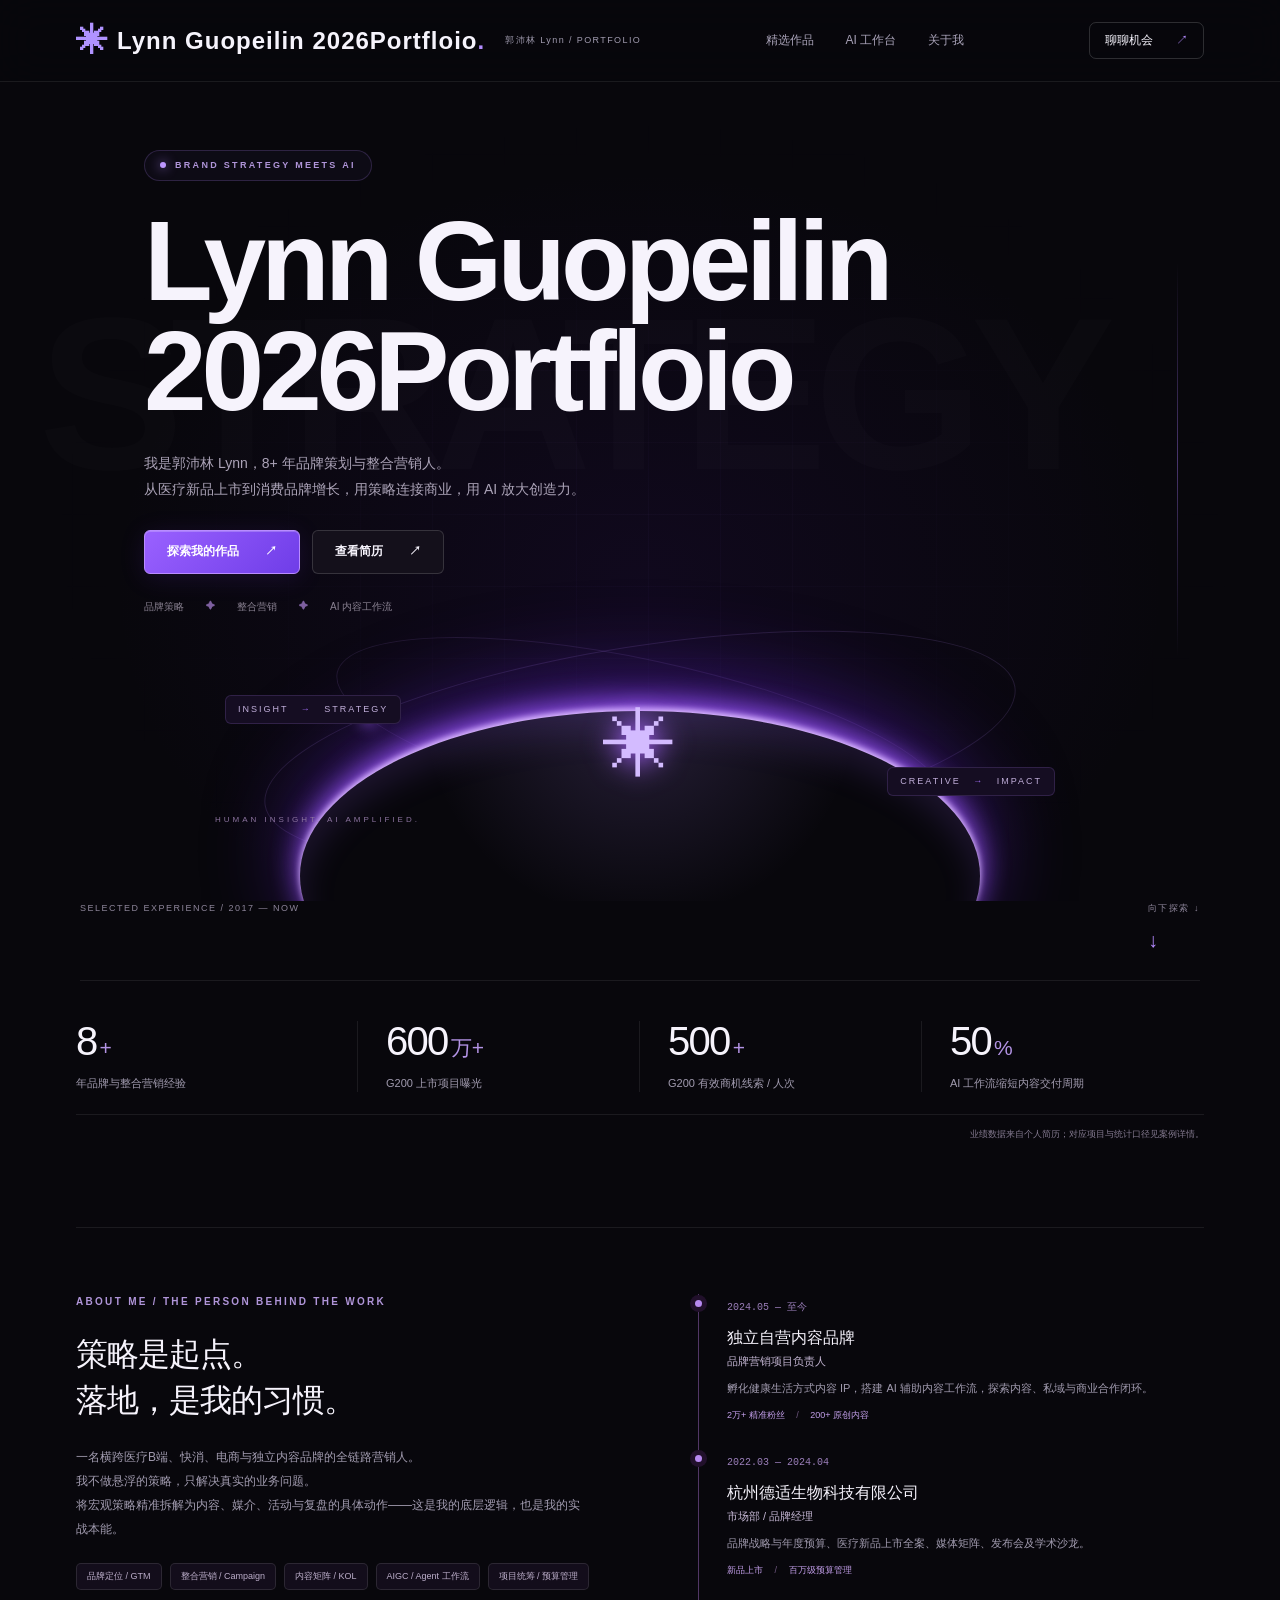
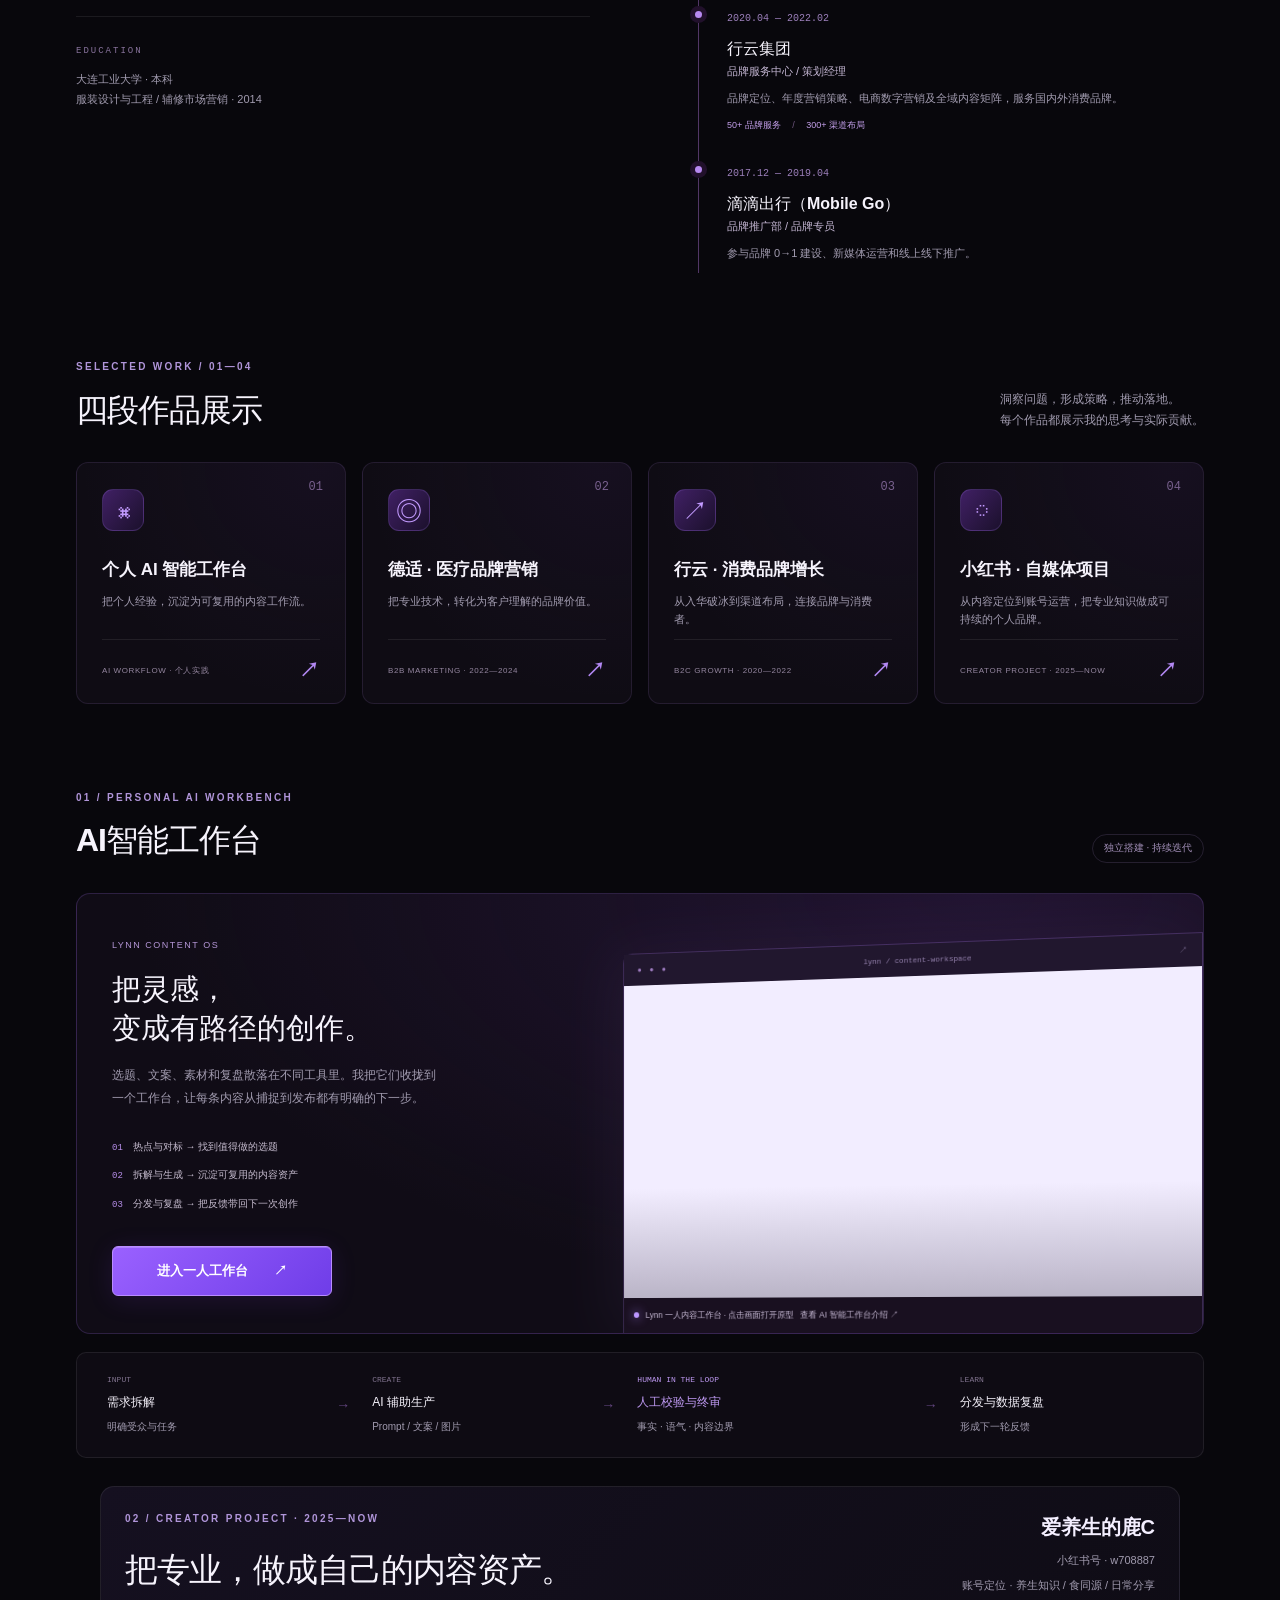
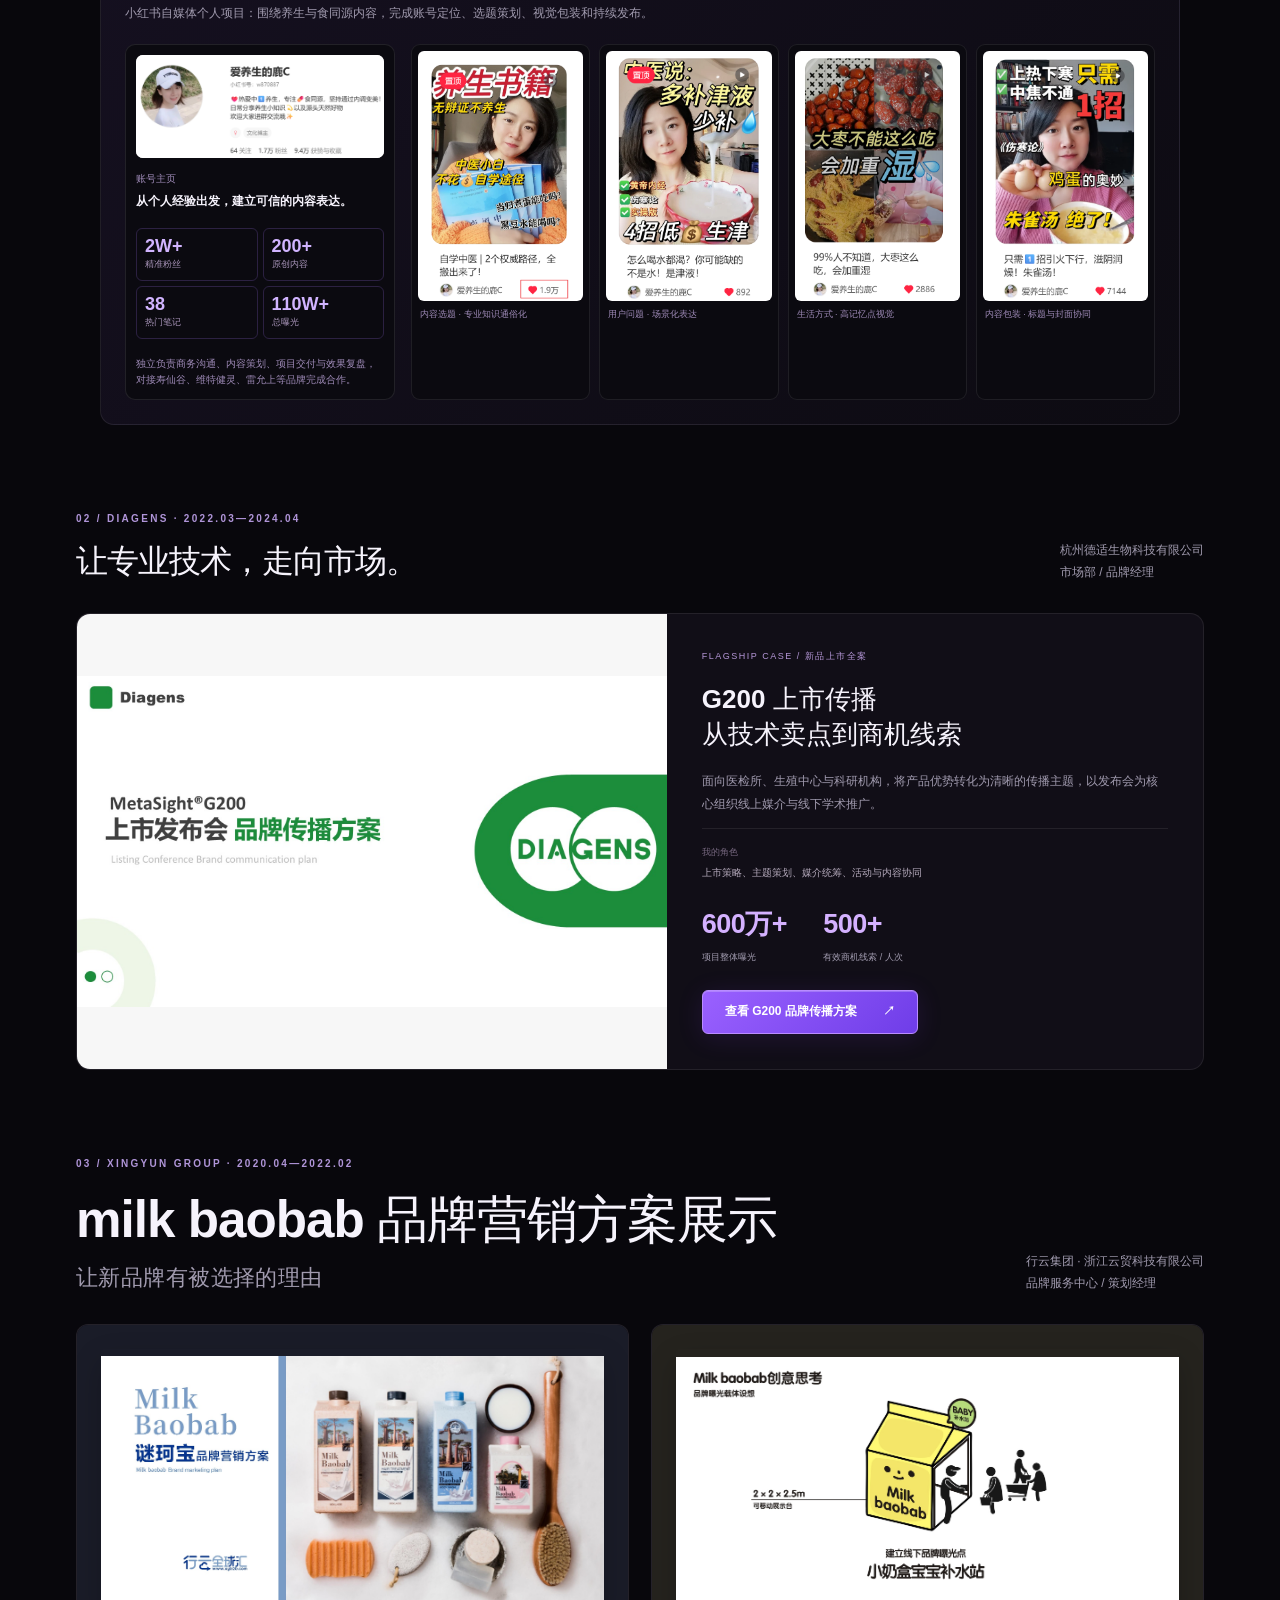
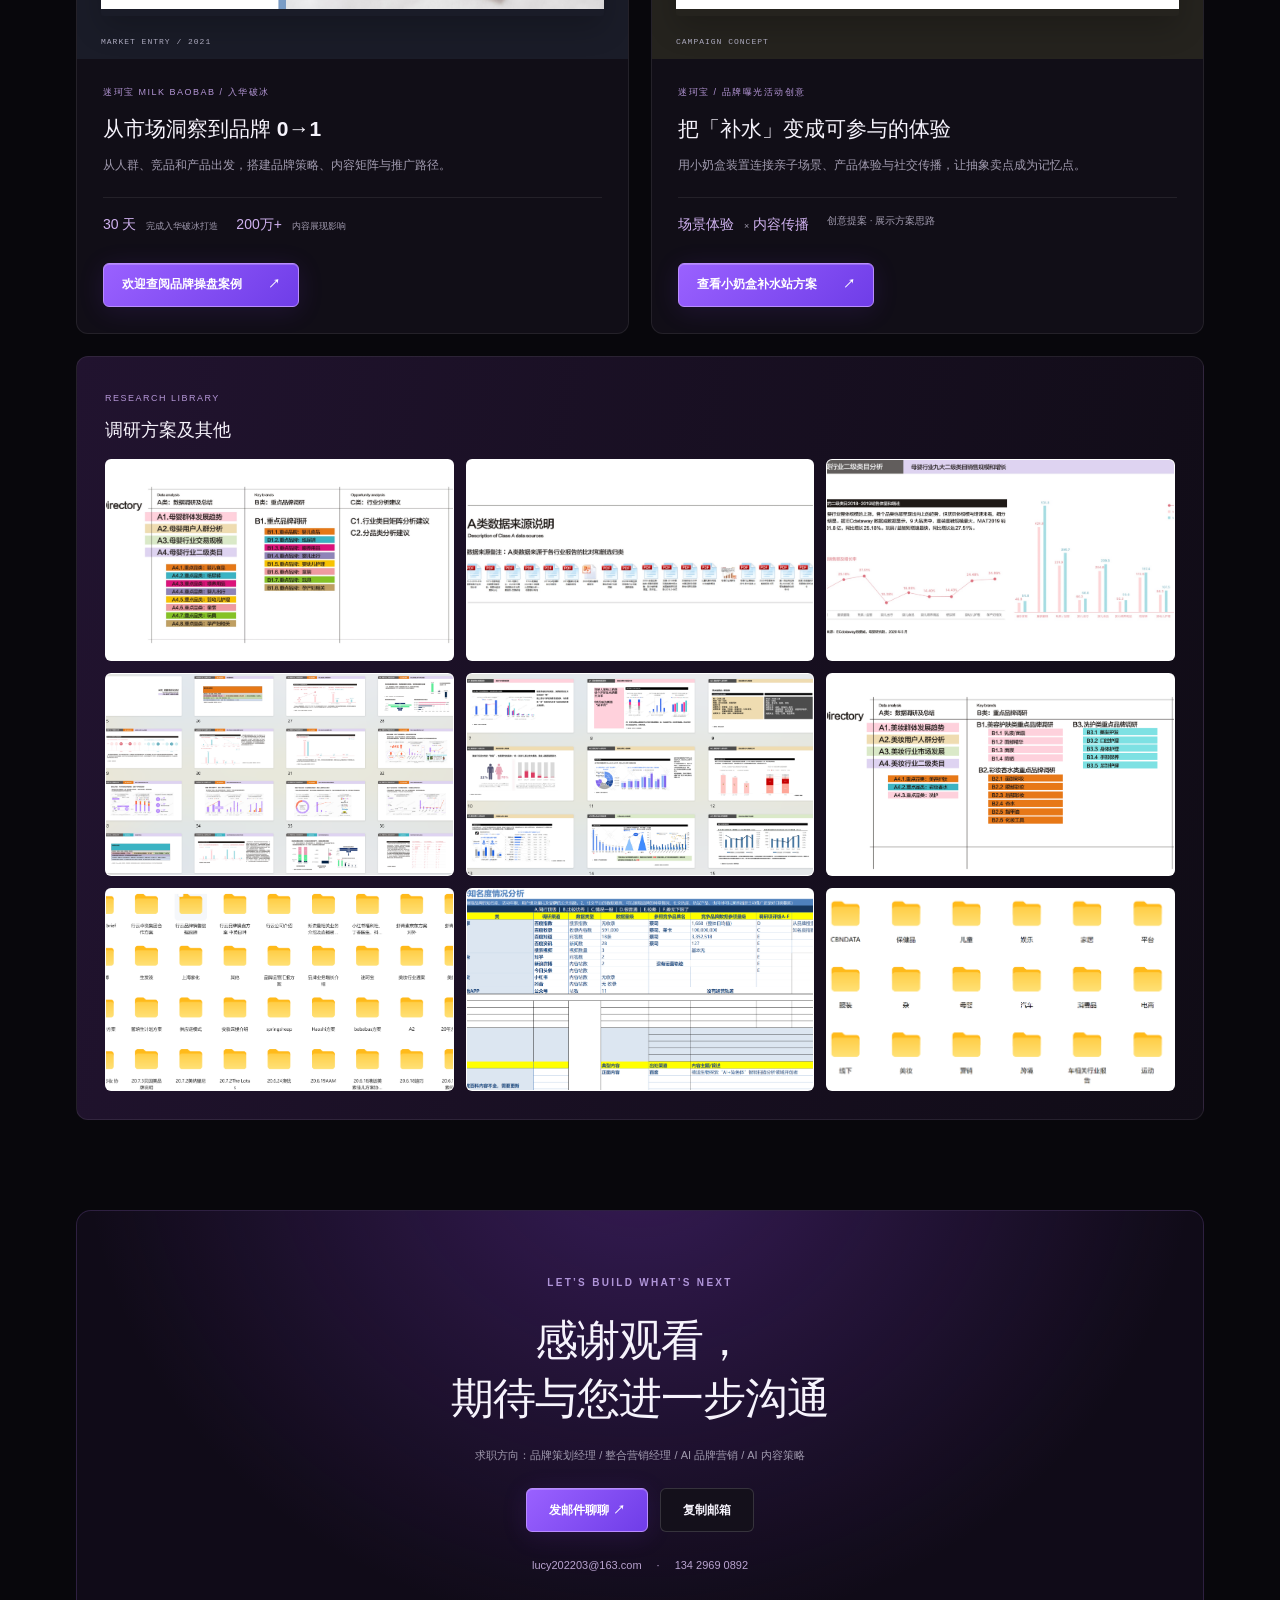
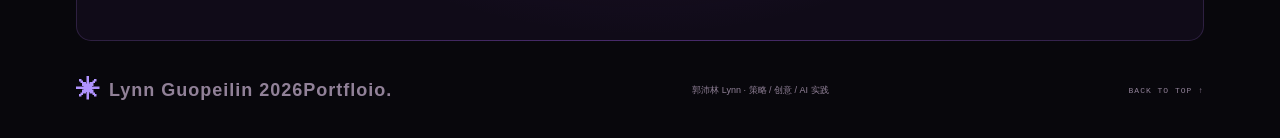
==== commit 8e038cd1: "Update portfolio identity and resume" ====
--- a/demo-purple.html
+++ b/demo-purple.html
@@ -1,13 +1,13 @@
 <!doctype html>
-<html lang="zh-CN"><head><meta charset="utf-8"><meta name="viewport" content="width=device-width,initial-scale=1"><meta name="description" content="郭璐璐 Lucy 个人作品集：品牌策略、整合营销与 AI 内容工作流。"><meta name="theme-color" content="#08070c"><title>郭璐璐 Lucy · 品牌策略 × AI 工作流</title><link rel="stylesheet" href="portfolio.css?v=complete-decks"><script src="portfolio.js?v=complete-decks" defer></script></head>
+<html lang="zh-CN"><head><meta charset="utf-8"><meta name="viewport" content="width=device-width,initial-scale=1"><meta name="description" content="郭沛林 Lynn 个人作品集：品牌策略、整合营销与 AI 内容工作流。"><meta name="theme-color" content="#08070c"><title>Lynn Guopeilin 2026Portfloio · 品牌策略 × AI 工作流</title><link rel="stylesheet" href="portfolio.css?v=complete-decks"><script src="portfolio.js?v=complete-decks" defer></script></head>
 <body><a class="skip" href="#work">跳到作品</a>
-<header class="header"><a class="brand" href="#home" aria-label="返回首页"><span class="brand-mark">✳</span> LUCY<span class="brand-dot">.</span><small>郭璐璐 / PORTFOLIO</small></a><nav aria-label="主导航"><a href="#work">精选作品</a><a href="#ai">AI 工作台</a><a href="#resume">关于我</a></nav><a class="nav-contact" href="#contact">聊聊机会 <span>↗</span></a></header>
-<main><section class="hero" id="home"><div class="hero-grid" aria-hidden="true"></div><div class="hero-content"><div class="eyebrow availability"><i></i> BRAND STRATEGY MEETS AI</div><h1>让品牌被看见。<br>让<span class="gradient-text">好策略，发生。</span></h1><p class="hero-intro">我是郭璐璐 Lucy，8+ 年品牌策划与整合营销人。<br>从医疗新品上市到消费品牌增长，用策略连接商业，用 AI 放大创造力。</p><div class="hero-actions"><a class="button primary" href="#work">探索我的作品 <span>↗</span></a><a class="button secondary" href="2026-郭璐璐-8年工作经验-品牌策划经理-new2.pdf" target="_blank" rel="noopener">查看简历 <span>↗</span></a></div><div class="hero-tags"><span>品牌策略</span><b>✦</b><span>整合营销</span><b>✦</b><span>AI 内容工作流</span></div></div><div class="orbit-scene" aria-hidden="true"><div class="orbit orbit-outer"></div><div class="orbit orbit-inner"></div><div class="planet"></div><div class="orbit-label label-left">INSIGHT <span>→</span> STRATEGY</div><div class="orbit-label label-right">CREATIVE <span>→</span> IMPACT</div><div class="core-mark">✳</div><div class="orbit-caption">HUMAN INSIGHT. AI AMPLIFIED.</div></div><div class="hero-bottom"><span>SELECTED EXPERIENCE / 2017 — NOW</span><a href="#work">向下探索 ↓</a></div></section>
+<header class="header"><a class="brand" href="#home" aria-label="返回首页"><span class="brand-mark">✳</span> Lynn Guopeilin 2026Portfloio<span class="brand-dot">.</span><small>郭沛林 Lynn / PORTFOLIO</small></a><nav aria-label="主导航"><a href="#work">精选作品</a><a href="#ai">AI 工作台</a><a href="#resume">关于我</a></nav><a class="nav-contact" href="#contact">聊聊机会 <span>↗</span></a></header>
+<main><section class="hero" id="home"><div class="hero-grid" aria-hidden="true"></div><div class="hero-content"><div class="eyebrow availability"><i></i> BRAND STRATEGY MEETS AI</div><h1>让品牌被看见。<br>让<span class="gradient-text">好策略，发生。</span></h1><p class="hero-intro">我是郭沛林 Lynn，8+ 年品牌策划与整合营销人。<br>从医疗新品上市到消费品牌增长，用策略连接商业，用 AI 放大创造力。</p><div class="hero-actions"><a class="button primary" href="#work">探索我的作品 <span>↗</span></a><a class="button secondary" href="guopeilin-resume-2026.pdf" target="_blank" rel="noopener">查看简历 <span>↗</span></a></div><div class="hero-tags"><span>品牌策略</span><b>✦</b><span>整合营销</span><b>✦</b><span>AI 内容工作流</span></div></div><div class="orbit-scene" aria-hidden="true"><div class="orbit orbit-outer"></div><div class="orbit orbit-inner"></div><div class="planet"></div><div class="orbit-label label-left">INSIGHT <span>→</span> STRATEGY</div><div class="orbit-label label-right">CREATIVE <span>→</span> IMPACT</div><div class="core-mark">✳</div><div class="orbit-caption">HUMAN INSIGHT. AI AMPLIFIED.</div></div><div class="hero-bottom"><span>SELECTED EXPERIENCE / 2017 — NOW</span><a href="#work">向下探索 ↓</a></div></section>
 <div class="wrap"><section class="proof-strip" aria-label="核心经历与业绩"><div><strong>8<span>+</span></strong><p>年品牌与整合营销经验</p></div><div><strong>600<span>万+</span></strong><p>G200 上市项目曝光</p></div><div><strong>500<span>+</span></strong><p>G200 有效商机线索 / 人次</p></div><div><strong>50<span>%</span></strong><p>AI 工作流缩短内容交付周期</p></div></section><p class="source-note">业绩数据来自个人简历；对应项目与统计口径见案例详情。</p>
 <section class="section" id="work"><div class="section-top"><div><div class="eyebrow">SELECTED WORK / 01—03</div><h2>三段实践，一条清晰的主线。</h2></div><p>洞察问题，形成策略，推动落地。<br>每个作品都展示我的思考与实际贡献。</p></div><div class="chapter-grid"><a class="chapter" href="#ai"><span class="chapter-num">01</span><div class="chapter-icon">⌘</div><h3>个人 AI 智能工作台</h3><p>把个人经验，沉淀为可复用的内容工作流。</p><footer><span>AI WORKFLOW · 个人实践</span><b>↗</b></footer></a><a class="chapter" href="#diagens"><span class="chapter-num">02</span><div class="chapter-icon">◎</div><h3>德适 · 医疗品牌营销</h3><p>把专业技术，转化为客户理解的品牌价值。</p><footer><span>B2B MARKETING · 2022—2024</span><b>↗</b></footer></a><a class="chapter" href="#xingyun"><span class="chapter-num">03</span><div class="chapter-icon">↗</div><h3>行云 · 消费品牌增长</h3><p>从入华破冰到渠道布局，连接品牌与消费者。</p><footer><span>B2C GROWTH · 2020—2022</span><b>↗</b></footer></a></div></section>
-<section class="section" id="ai"><div class="section-top"><div><div class="eyebrow">01 / PERSONAL AI WORKBENCH</div><h2>一个人的工作台。<br><span class="soft">一整套内容生产思路。</span></h2></div><span class="outlined-tag">独立搭建 · 持续迭代</span></div><div class="ai-feature"><div class="ai-copy"><span class="mini-label">LUCY CONTENT OS</span><h3>把灵感，<br>变成有路径的创作。</h3><p>选题、文案、素材和复盘散落在不同工具里。我把它们收拢到一个工作台，让每条内容从捕捉到发布都有明确的下一步。</p><ul class="clean-list"><li><span>01</span>热点与对标 → 找到值得做的选题</li><li><span>02</span>拆解与生成 → 沉淀可复用的内容资产</li><li><span>03</span>分发与复盘 → 把反馈带回下一次创作</li></ul><a class="button primary workbench-cta" href="lucy-pink.html" target="_blank" rel="noopener">进入一人工作台 <span>↗</span></a></div><div class="os-preview"><div class="window-bar"><span class="dots">● ● ●</span><span>lucy / content-workspace</span><span>↗</span></div><a class="preview-link" href="lucy-pink.html" target="_blank" rel="noopener" aria-label="打开 Lucy 一人内容工作台原型"><div class="preview-frame"><iframe title="Lucy 内容工作台界面预览" src="lucy-pink.html" loading="lazy" sandbox tabindex="-1"></iframe><div class="preview-shade"></div></div></a><div class="preview-caption"><i></i> Lucy 一人内容工作台 · 点击画面打开原型<span>进入工作台 ↗</span></div></div></div><div class="workflow" aria-label="AI内容生产流程"><div><small>INPUT</small><strong>需求拆解</strong><p>明确受众与任务</p></div><span>→</span><div><small>CREATE</small><strong>AI 辅助生产</strong><p>Prompt / 文案 / 图片</p></div><span>→</span><div class="human"><small>HUMAN IN THE LOOP</small><strong>人工校验与终审</strong><p>事实 · 语气 · 内容边界</p></div><span>→</span><div><small>LEARN</small><strong>分发与数据复盘</strong><p>形成下一轮反馈</p></div></div></section>
+<section class="section" id="ai"><div class="section-top"><div><div class="eyebrow">01 / PERSONAL AI WORKBENCH</div><h2>一个人的工作台。<br><span class="soft">一整套内容生产思路。</span></h2></div><span class="outlined-tag">独立搭建 · 持续迭代</span></div><div class="ai-feature"><div class="ai-copy"><span class="mini-label">LYNN CONTENT OS</span><h3>把灵感，<br>变成有路径的创作。</h3><p>选题、文案、素材和复盘散落在不同工具里。我把它们收拢到一个工作台，让每条内容从捕捉到发布都有明确的下一步。</p><ul class="clean-list"><li><span>01</span>热点与对标 → 找到值得做的选题</li><li><span>02</span>拆解与生成 → 沉淀可复用的内容资产</li><li><span>03</span>分发与复盘 → 把反馈带回下一次创作</li></ul><a class="button primary workbench-cta" href="lucy-pink.html" target="_blank" rel="noopener">进入一人工作台 <span>↗</span></a></div><div class="os-preview"><div class="window-bar"><span class="dots">● ● ●</span><span>lynn / content-workspace</span><span>↗</span></div><a class="preview-link" href="lucy-pink.html" target="_blank" rel="noopener" aria-label="打开 Lynn 一人内容工作台原型"><div class="preview-frame"><iframe title="Lynn 内容工作台界面预览" src="lucy-pink.html" loading="lazy" sandbox tabindex="-1"></iframe><div class="preview-shade"></div></div></a><div class="preview-caption"><i></i> Lynn 一人内容工作台 · 点击画面打开原型<span>进入工作台 ↗</span></div></div></div><div class="workflow" aria-label="AI内容生产流程"><div><small>INPUT</small><strong>需求拆解</strong><p>明确受众与任务</p></div><span>→</span><div><small>CREATE</small><strong>AI 辅助生产</strong><p>Prompt / 文案 / 图片</p></div><span>→</span><div class="human"><small>HUMAN IN THE LOOP</small><strong>人工校验与终审</strong><p>事实 · 语气 · 内容边界</p></div><span>→</span><div><small>LEARN</small><strong>分发与数据复盘</strong><p>形成下一轮反馈</p></div></div></section>
 <section class="section" id="diagens"><div class="section-top"><div><div class="eyebrow">02 / DIAGENS · 2022.03—2024.04</div><h2>让专业技术，走向市场。</h2></div><p>杭州德适生物科技有限公司<br>市场部 / 品牌经理</p></div><article class="featured-case"><div class="g200-art g200-original"><img src="assets/g200-pages/page-001.jpg" alt="MetaSight G200 上市发布会品牌传播方案封面" loading="lazy"></div><div class="case-copy"><div class="mini-label">FLAGSHIP CASE / 新品上市全案</div><h3>G200 上市传播<br>从技术卖点到商机线索</h3><p>面向医检所、生殖中心与科研机构，将产品优势转化为清晰的传播主题，以发布会为核心组织线上媒介与线下学术推广。</p><div class="role"><span>我的角色</span> 上市策略、主题策划、媒介统筹、活动与内容协同</div><div class="case-metrics"><div><strong>600万+</strong><small>项目整体曝光</small></div><div><strong>500+</strong><small>有效商机线索 / 人次</small></div></div><button class="button primary" data-case="g200">查看 G200 品牌传播方案 <span>↗</span></button></div></article><div class="research-inline"><div class="research-heading"><div><span class="mini-label">BRAND RESEARCH</span><h3>品牌营销思考方案</h3><p>点击封面，阅读完整方案。</p></div></div><button class="research-cover-button" data-case="research" aria-label="打开品牌营销思考方案"><img src="assets/research-pages/page-001.jpg" alt="品牌营销思考方案封面" loading="lazy"></button></div></section>
 <section class="section" id="xingyun"><div class="section-top"><div><div class="eyebrow">03 / XINGYUN GROUP · 2020.04—2022.02</div><h2>让新品牌，有被选择的理由。</h2></div><p>行云集团 · 浙江云贸科技有限公司<br>品牌服务中心 / 策划经理</p></div><div class="consumer-grid"><article class="consumer-card"><a class="consumer-visual milk visual-link" href="迷珂宝PPT-1.pdf" target="_blank" rel="noopener" aria-label="查看迷珂宝品牌营销方案"><img src="assets/milk-1.jpg" alt="迷珂宝品牌营销方案封面及洗护产品" loading="lazy"><span>MARKET ENTRY / 2021</span></a><div class="consumer-body"><div class="mini-label">迷珂宝 MILK BAOBAB / 入华破冰</div><h3>从市场洞察到品牌 0→1</h3><p>从人群、竞品和产品出发，搭建品牌策略、内容矩阵与推广路径。</p><div class="small-results"><strong>30 天 <span>完成入华破冰打造</span></strong><strong>200万+ <span>内容展现影响</span></strong></div><a class="button primary case-cta" href="迷珂宝PPT-1.pdf" target="_blank" rel="noopener">欢迎查阅品牌操盘案例 <span>↗</span></a></div></article><article class="consumer-card"><button class="consumer-visual event visual-link" data-case="event" aria-label="查看小奶盒补水站方案"><img src="assets/event-4.jpg" alt="小奶盒宝宝补水站户外创意装置方案" loading="lazy"><span>CAMPAIGN CONCEPT</span></button><div class="consumer-body"><div class="mini-label">迷珂宝 / 品牌曝光活动创意</div><h3>把「补水」变成可参与的体验</h3><p>用小奶盒装置连接亲子场景、产品体验与社交传播，让抽象卖点成为记忆点。</p><div class="small-results"><strong>场景体验 <span>×</span> 内容传播</strong><span class="muted">创意提案 · 展示方案思路</span></div><button class="button primary case-cta" data-case="event">查看小奶盒补水站方案 <span>↗</span></button></div></article></div><div class="research-library"><span class="mini-label">RESEARCH LIBRARY</span><h3>美妆 / 母婴行业调研</h3><div class="research-shots"><img src="assets/user/codex-clipboard-2d6b978d-d18c-4c74-9e1b-d99da1e508f4.png" alt="行业调研方案截图 1" loading="lazy"><img src="assets/user/codex-clipboard-0f463525-3b26-4b4c-8d9d-d075dfab5cac.png" alt="行业调研方案截图 2" loading="lazy"><img src="assets/user/codex-clipboard-98cdb29e-76dc-4361-a373-548ff600b9f1.png" alt="行业调研方案截图 3" loading="lazy"><img src="assets/user/codex-clipboard-27b4e70d-6095-44c6-8017-2ebe8056797b.png" alt="行业调研方案截图 4" loading="lazy"><img src="assets/user/codex-clipboard-24c355a8-ac2d-4559-b9e3-288676f324a0.png" alt="行业调研方案截图 5" loading="lazy"><img src="assets/user/codex-clipboard-a73c5e6a-c51d-4b2e-97ea-79d769c429e8.png" alt="行业调研方案截图 6" loading="lazy"></div></div></section>
-<section class="section about" id="resume"><div class="about-intro"><div class="eyebrow">ABOUT ME / THE PERSON BEHIND THE WORK</div><h2>策略是起点。<br>落地，是我的习惯。</h2><p>我是郭璐璐，也可以叫我 Lucy。我的工作横跨医疗 B 端、快消、电商与独立内容品牌。习惯从真实业务问题出发，把策略拆成内容、媒介、活动和复盘的具体动作。</p><div class="skill-tags"><span>品牌定位 / GTM</span><span>整合营销 / Campaign</span><span>内容矩阵 / KOL</span><span>AIGC / Agent 工作流</span><span>项目统筹 / 预算管理</span></div><div class="education"><small>EDUCATION</small><p>大连工业大学 · 本科<br>服装设计与工程 / 辅修市场营销 · 2014</p></div></div><div class="timeline"><article><time>2024.05 — 至今</time><span class="timeline-dot"></span><h3>独立自营内容品牌</h3><h4>品牌营销项目负责人</h4><p>孵化健康生活方式内容 IP，搭建 AI 辅助内容工作流，探索内容、私域与商业合作闭环。</p><div class="timeline-result">2万+ 精准粉丝 <span>/</span> 200+ 原创内容</div></article><article><time>2022.03 — 2024.04</time><span class="timeline-dot"></span><h3>杭州德适生物科技有限公司</h3><h4>市场部 / 品牌经理</h4><p>品牌战略与年度预算、医疗新品上市全案、媒体矩阵、发布会及学术沙龙。</p><div class="timeline-result">新品上市 <span>/</span> 百万级预算管理</div></article><article><time>2020.04 — 2022.02</time><span class="timeline-dot"></span><h3>行云集团</h3><h4>品牌服务中心 / 策划经理</h4><p>品牌定位、年度营销策略、电商数字营销及全域内容矩阵，服务国内外消费品牌。</p><div class="timeline-result">50+ 品牌服务 <span>/</span> 300+ 渠道布局</div></article><article><time>2017.12 — 2019.04</time><span class="timeline-dot"></span><h3>滴滴出行（Mobile Go）</h3><h4>品牌推广部 / 品牌专员</h4><p>参与品牌 0→1 建设、新媒体运营和线上线下推广。</p></article></div></section>
-<section class="contact" id="contact"><div class="eyebrow">LET’S BUILD WHAT’S NEXT</div><h2>下一个好项目，<br>期待一起<span class="gradient-text">做出来。</span></h2><p>求职方向：品牌策划经理 / 整合营销经理 / AI 品牌营销 / AI 内容策略</p><div class="contact-actions"><a class="button primary" href="mailto:lucy202203@163.com">发邮件聊聊 ↗</a><button class="button secondary" id="copy-email">复制邮箱</button></div><div class="contact-details"><a href="mailto:lucy202203@163.com">lucy202203@163.com</a><span>·</span><a href="tel:13429690892">134 2969 0892</a></div><p class="copy-status" id="copy-status" role="status" aria-live="polite"></p></section><footer class="footer"><a class="brand" href="#home"><span class="brand-mark">✳</span> LUCY.</a><span>郭璐璐 · 策略 / 创意 / AI 实践</span><a href="#home">BACK TO TOP ↑</a></footer></div></main>
-<dialog id="case-dialog" aria-labelledby="dialog-title"><div class="dialog-top"><span class="mini-label">LUCY / CASE STUDY</span><button class="close-dialog" aria-label="关闭项目详情">关闭 ×</button></div><div id="dialog-content"></div></dialog></body></html>
+<section class="section about" id="resume"><div class="about-intro"><div class="eyebrow">ABOUT ME / THE PERSON BEHIND THE WORK</div><h2>策略是起点。<br>落地，是我的习惯。</h2><p>我是郭沛林，也可以叫我 Lynn。我的工作横跨医疗 B 端、快消、电商与独立内容品牌。习惯从真实业务问题出发，把策略拆成内容、媒介、活动和复盘的具体动作。</p><div class="skill-tags"><span>品牌定位 / GTM</span><span>整合营销 / Campaign</span><span>内容矩阵 / KOL</span><span>AIGC / Agent 工作流</span><span>项目统筹 / 预算管理</span></div><div class="education"><small>EDUCATION</small><p>大连工业大学 · 本科<br>服装设计与工程 / 辅修市场营销 · 2014</p></div></div><div class="timeline"><article><time>2024.05 — 至今</time><span class="timeline-dot"></span><h3>独立自营内容品牌</h3><h4>品牌营销项目负责人</h4><p>孵化健康生活方式内容 IP，搭建 AI 辅助内容工作流，探索内容、私域与商业合作闭环。</p><div class="timeline-result">2万+ 精准粉丝 <span>/</span> 200+ 原创内容</div></article><article><time>2022.03 — 2024.04</time><span class="timeline-dot"></span><h3>杭州德适生物科技有限公司</h3><h4>市场部 / 品牌经理</h4><p>品牌战略与年度预算、医疗新品上市全案、媒体矩阵、发布会及学术沙龙。</p><div class="timeline-result">新品上市 <span>/</span> 百万级预算管理</div></article><article><time>2020.04 — 2022.02</time><span class="timeline-dot"></span><h3>行云集团</h3><h4>品牌服务中心 / 策划经理</h4><p>品牌定位、年度营销策略、电商数字营销及全域内容矩阵，服务国内外消费品牌。</p><div class="timeline-result">50+ 品牌服务 <span>/</span> 300+ 渠道布局</div></article><article><time>2017.12 — 2019.04</time><span class="timeline-dot"></span><h3>滴滴出行（Mobile Go）</h3><h4>品牌推广部 / 品牌专员</h4><p>参与品牌 0→1 建设、新媒体运营和线上线下推广。</p></article></div></section>
+<section class="contact" id="contact"><div class="eyebrow">LET’S BUILD WHAT’S NEXT</div><h2>下一个好项目，<br>期待一起<span class="gradient-text">做出来。</span></h2><p>求职方向：品牌策划经理 / 整合营销经理 / AI 品牌营销 / AI 内容策略</p><div class="contact-actions"><a class="button primary" href="mailto:lucy202203@163.com">发邮件聊聊 ↗</a><button class="button secondary" id="copy-email">复制邮箱</button></div><div class="contact-details"><a href="mailto:lucy202203@163.com">lucy202203@163.com</a><span>·</span><a href="tel:13429690892">134 2969 0892</a></div><p class="copy-status" id="copy-status" role="status" aria-live="polite"></p></section><footer class="footer"><a class="brand" href="#home"><span class="brand-mark">✳</span> Lynn Guopeilin 2026Portfloio.</a><span>郭沛林 Lynn · 策略 / 创意 / AI 实践</span><a href="#home">BACK TO TOP ↑</a></footer></div></main>
+<dialog id="case-dialog" aria-labelledby="dialog-title"><div class="dialog-top"><span class="mini-label">LYNN / CASE STUDY</span><button class="close-dialog" aria-label="关闭项目详情">关闭 ×</button></div><div id="dialog-content"></div></dialog></body></html>
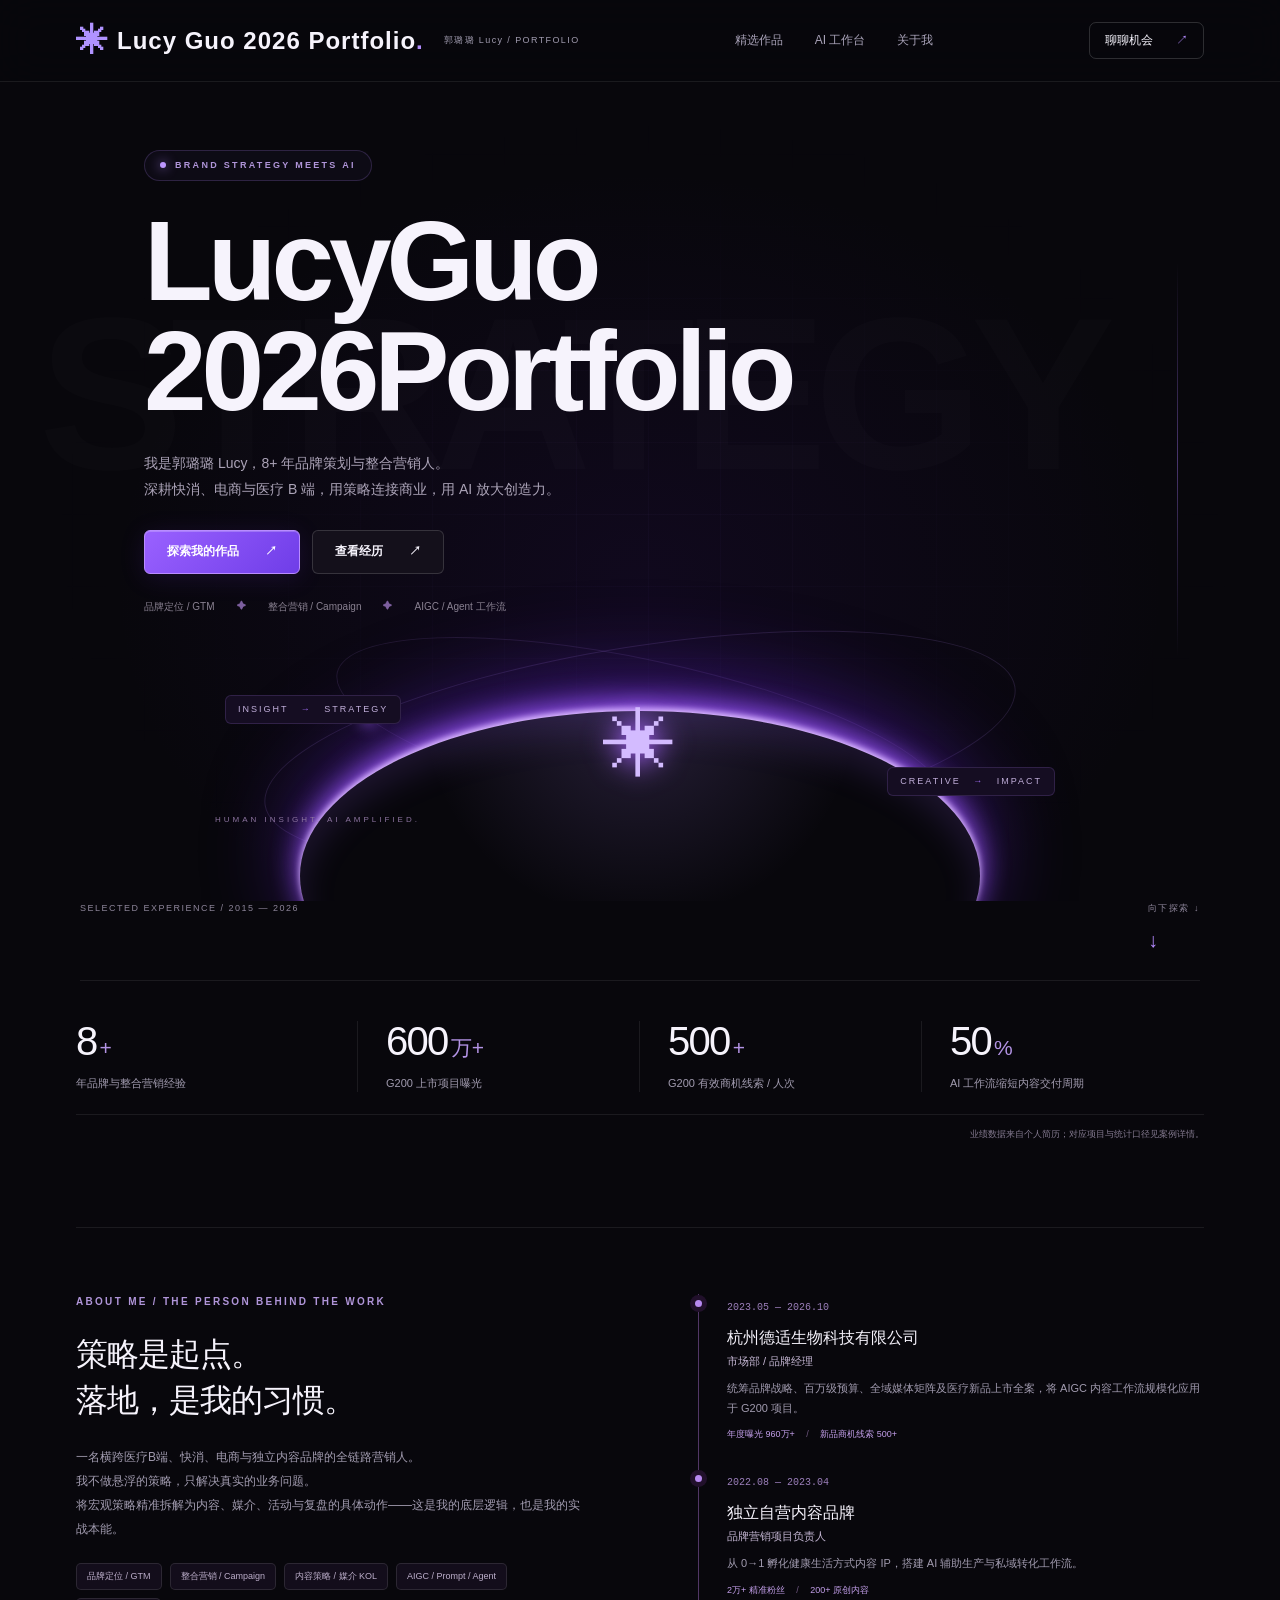
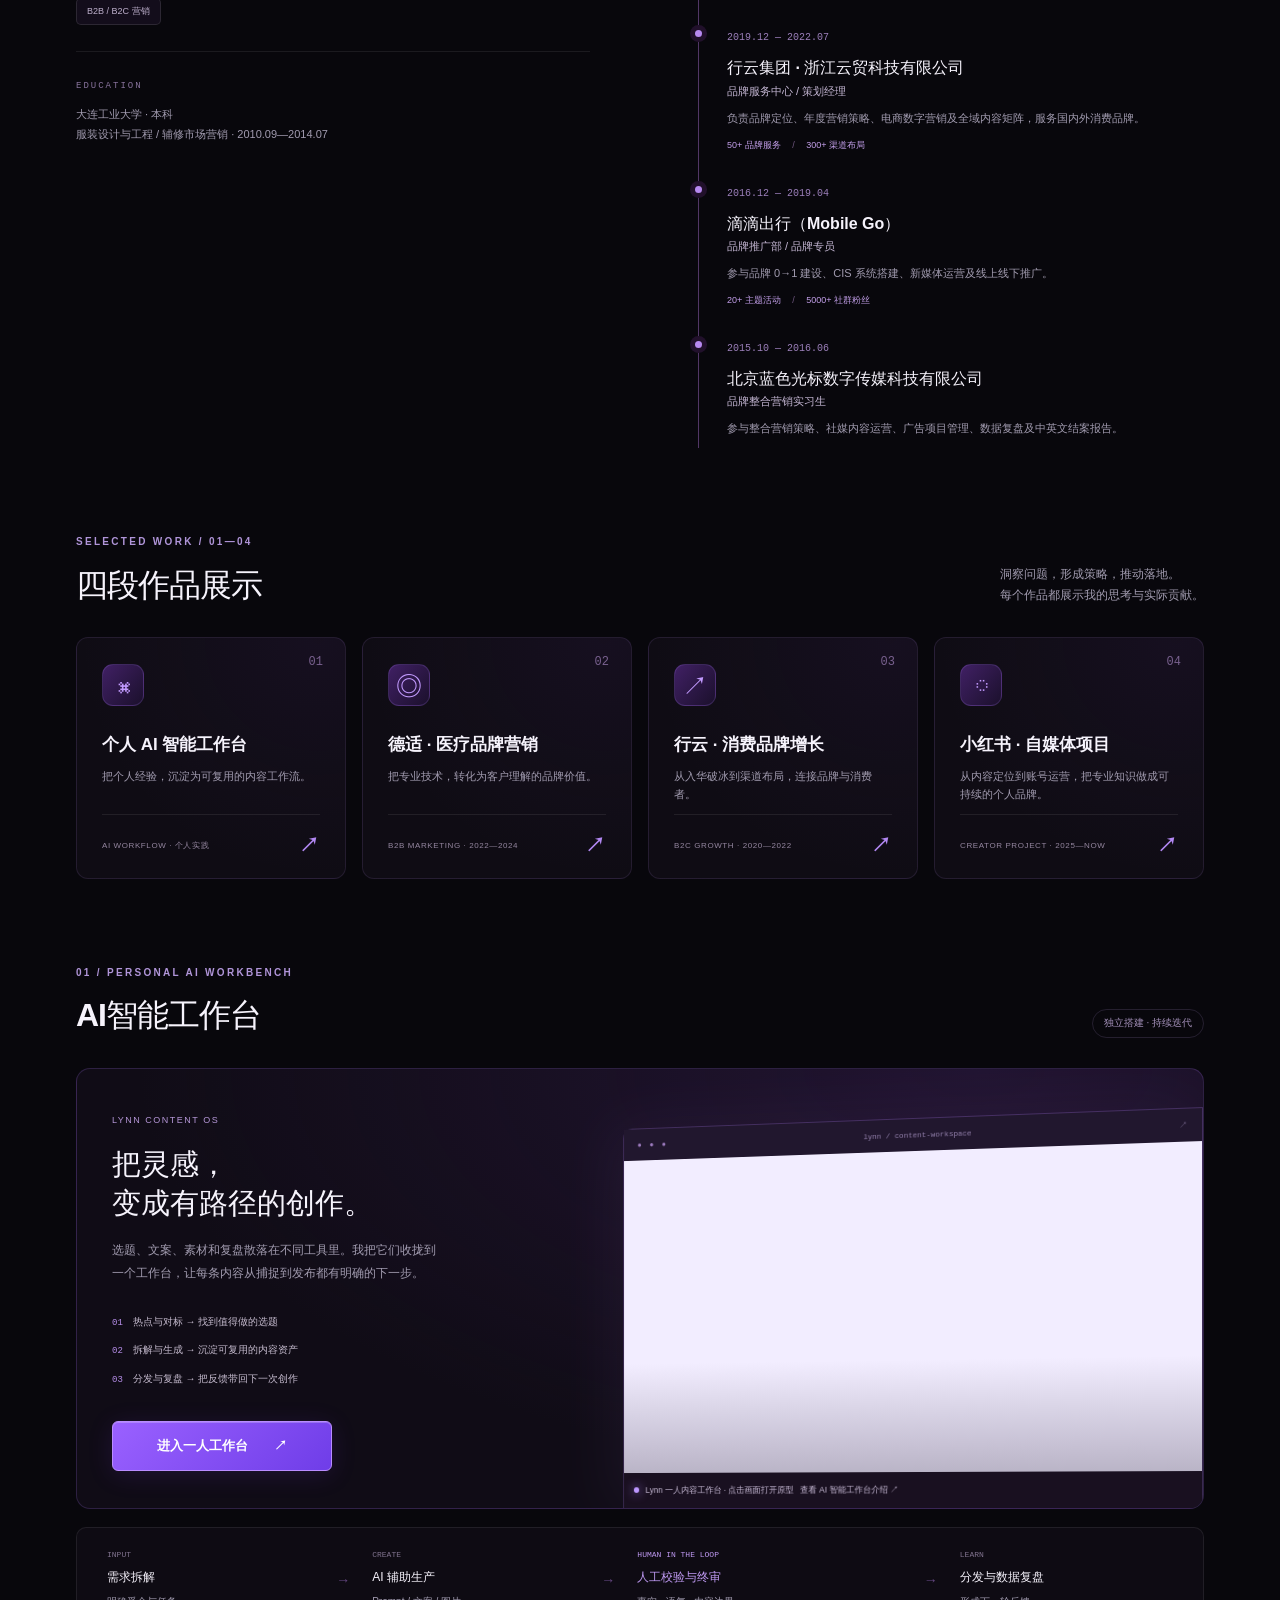
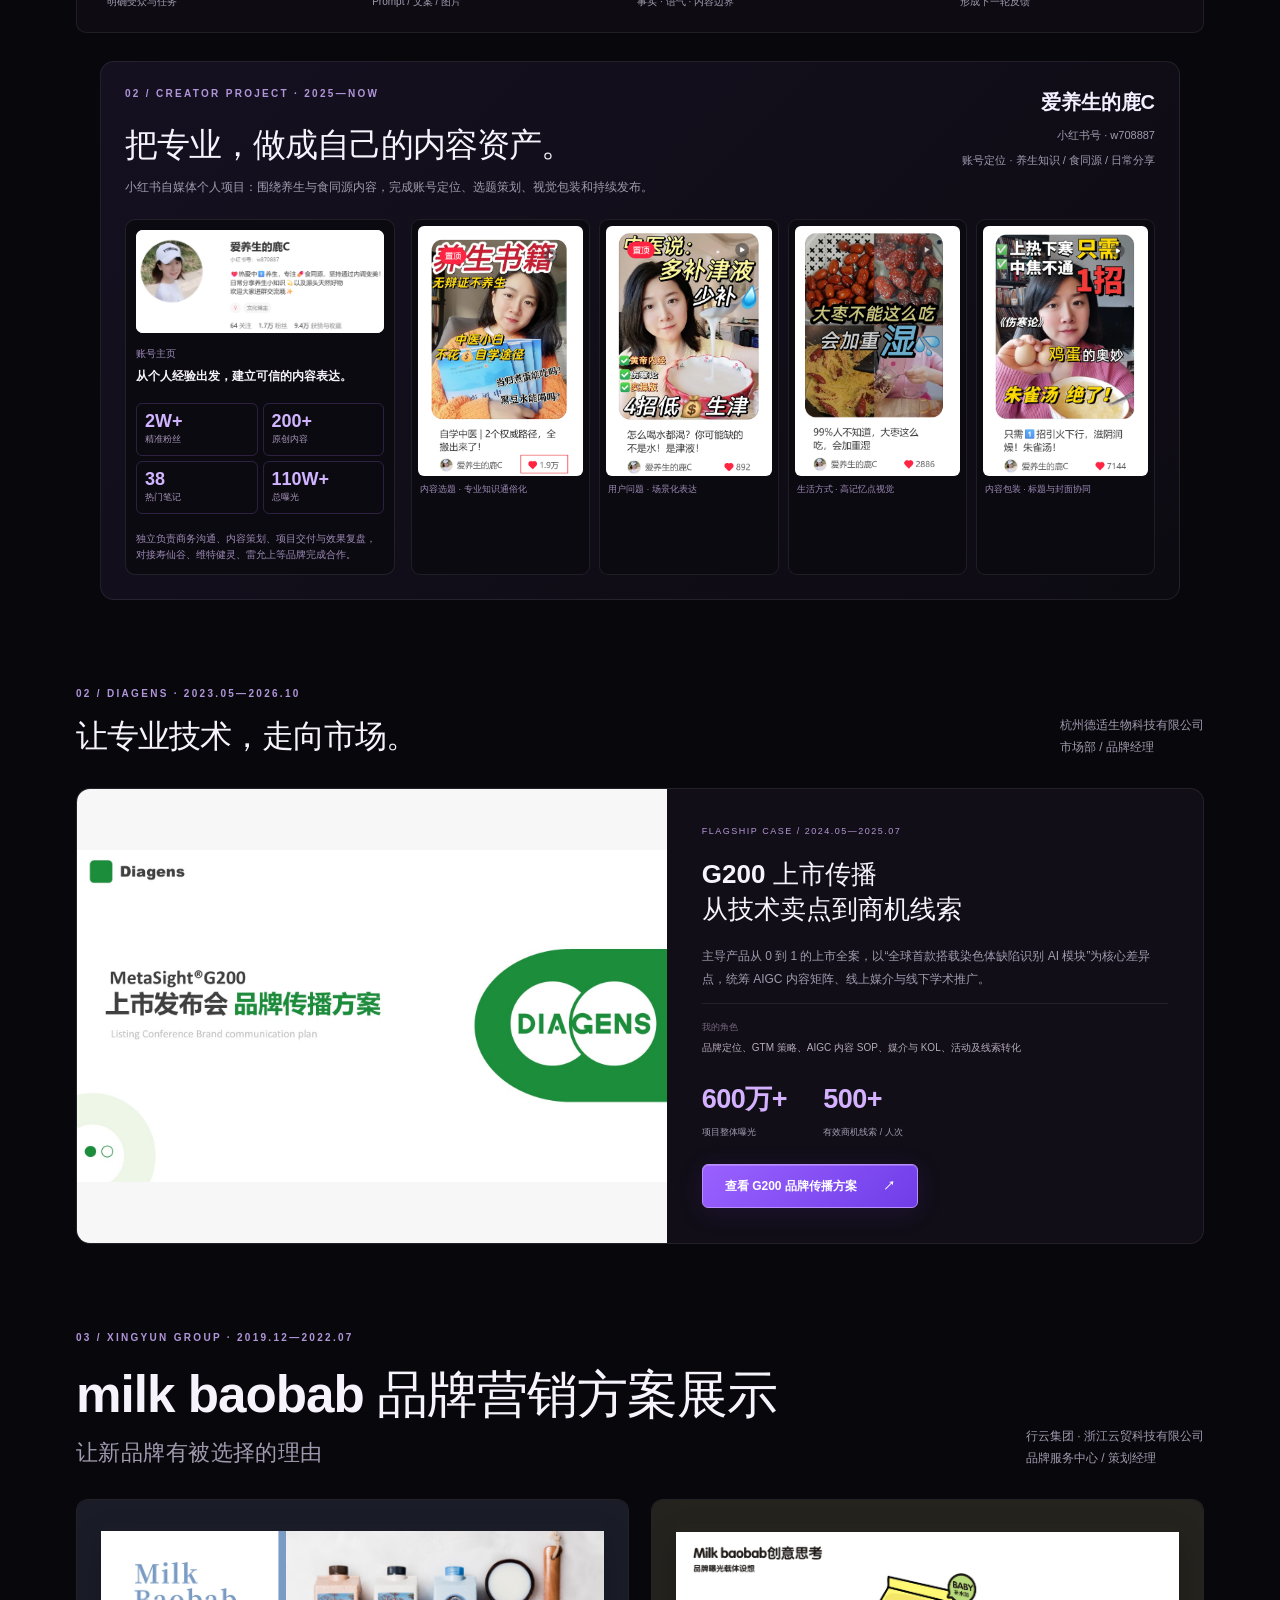
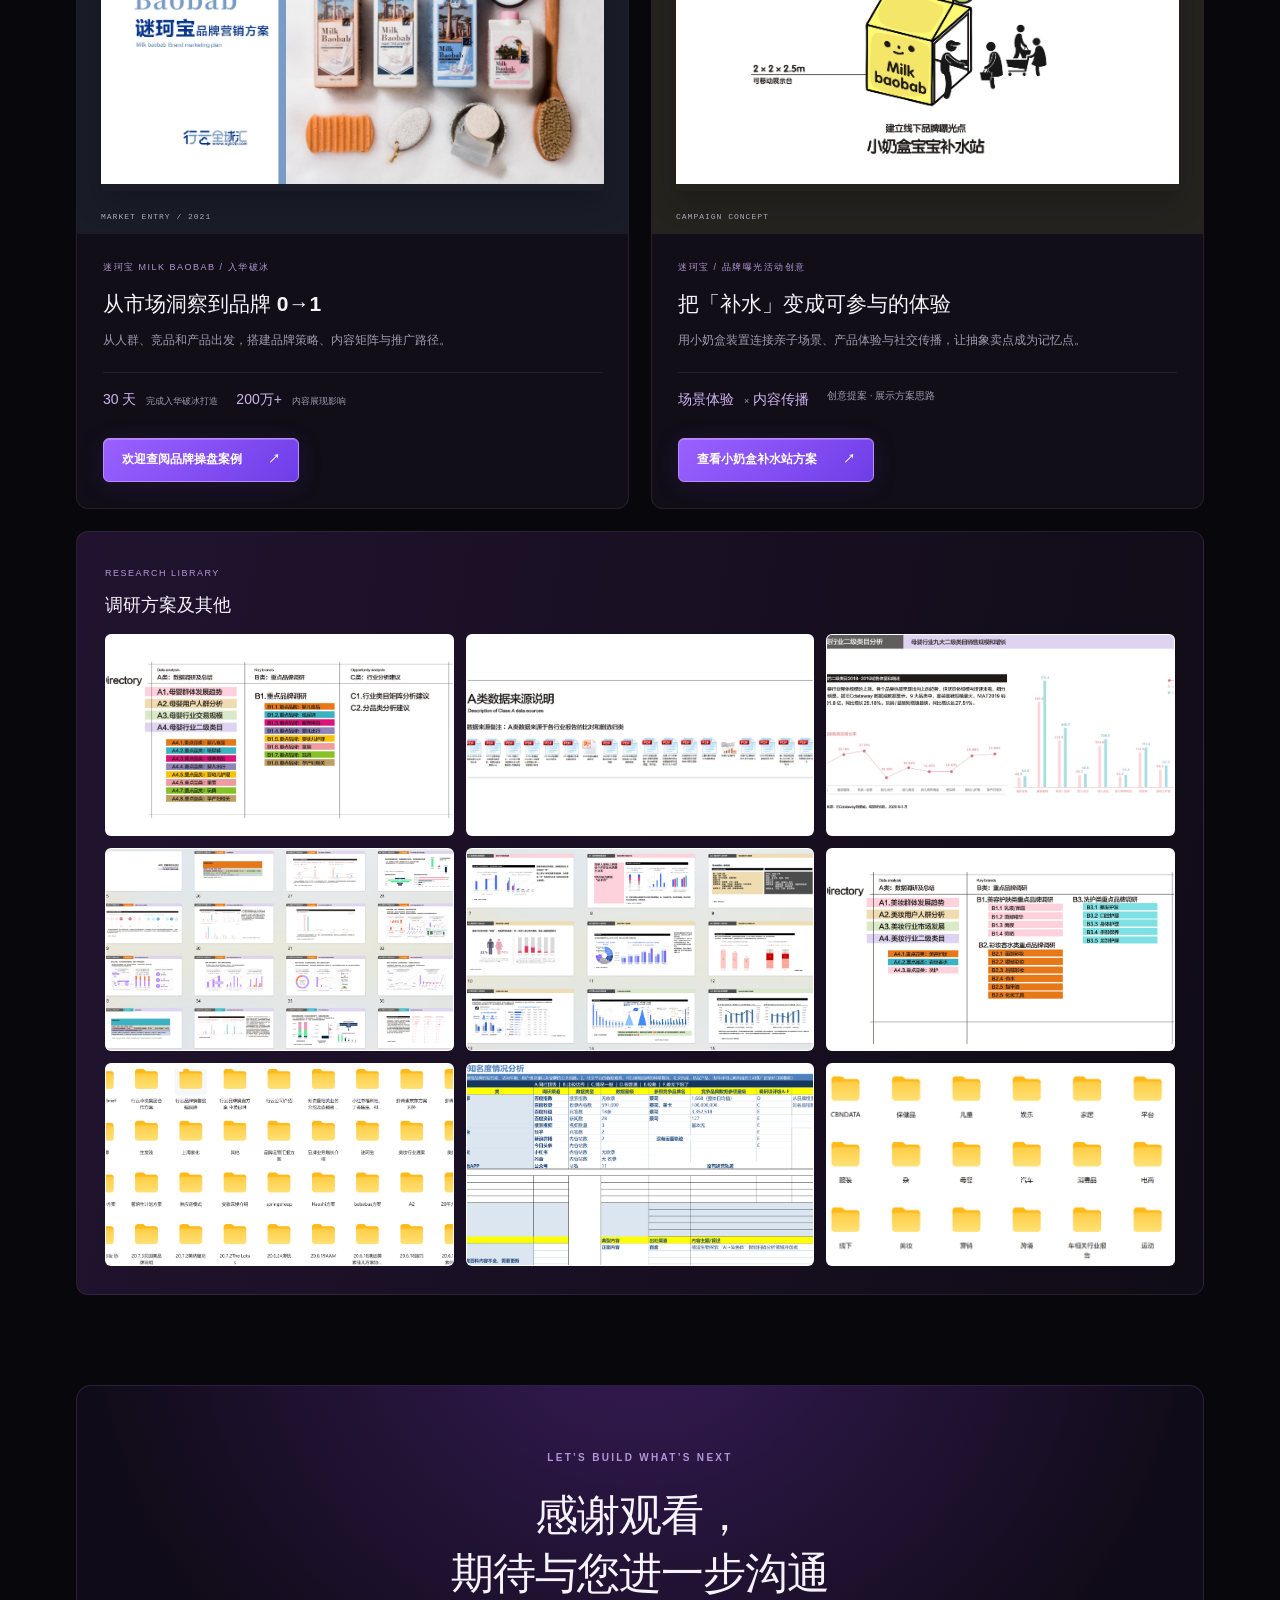
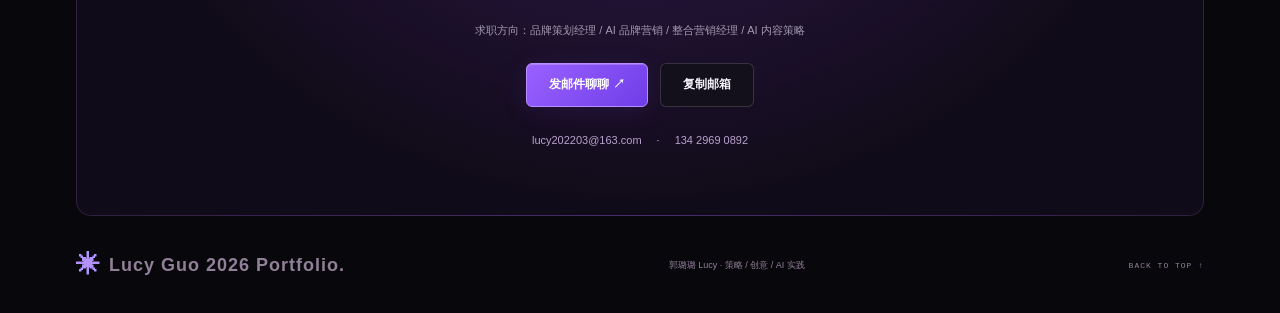
==== commit 5fd110bd: "Update portfolio resume content" ====
--- a/demo-purple.html
+++ b/demo-purple.html
@@ -1,13 +1,13 @@
 <!doctype html>
-<html lang="zh-CN"><head><meta charset="utf-8"><meta name="viewport" content="width=device-width,initial-scale=1"><meta name="description" content="郭沛林 Lynn 个人作品集：品牌策略、整合营销与 AI 内容工作流。"><meta name="theme-color" content="#08070c"><title>Lynn Guopeilin 2026Portfloio · 品牌策略 × AI 工作流</title><link rel="stylesheet" href="portfolio.css?v=complete-decks"><script src="portfolio.js?v=complete-decks" defer></script></head>
+<html lang="zh-CN"><head><meta charset="utf-8"><meta name="viewport" content="width=device-width,initial-scale=1"><meta name="description" content="郭璐璐 Lucy 个人作品集：品牌策略、整合营销与 AI 内容工作流。"><meta name="theme-color" content="#08070c"><title>Lucy Guo 2026 Portfolio · 品牌策略 × AI 工作流</title><link rel="stylesheet" href="portfolio.css?v=complete-decks"><script src="portfolio.js?v=resume-20261111b" defer></script></head>
 <body><a class="skip" href="#work">跳到作品</a>
-<header class="header"><a class="brand" href="#home" aria-label="返回首页"><span class="brand-mark">✳</span> Lynn Guopeilin 2026Portfloio<span class="brand-dot">.</span><small>郭沛林 Lynn / PORTFOLIO</small></a><nav aria-label="主导航"><a href="#work">精选作品</a><a href="#ai">AI 工作台</a><a href="#resume">关于我</a></nav><a class="nav-contact" href="#contact">聊聊机会 <span>↗</span></a></header>
-<main><section class="hero" id="home"><div class="hero-grid" aria-hidden="true"></div><div class="hero-content"><div class="eyebrow availability"><i></i> BRAND STRATEGY MEETS AI</div><h1>让品牌被看见。<br>让<span class="gradient-text">好策略，发生。</span></h1><p class="hero-intro">我是郭沛林 Lynn，8+ 年品牌策划与整合营销人。<br>从医疗新品上市到消费品牌增长，用策略连接商业，用 AI 放大创造力。</p><div class="hero-actions"><a class="button primary" href="#work">探索我的作品 <span>↗</span></a><a class="button secondary" href="guopeilin-resume-2026.pdf" target="_blank" rel="noopener">查看简历 <span>↗</span></a></div><div class="hero-tags"><span>品牌策略</span><b>✦</b><span>整合营销</span><b>✦</b><span>AI 内容工作流</span></div></div><div class="orbit-scene" aria-hidden="true"><div class="orbit orbit-outer"></div><div class="orbit orbit-inner"></div><div class="planet"></div><div class="orbit-label label-left">INSIGHT <span>→</span> STRATEGY</div><div class="orbit-label label-right">CREATIVE <span>→</span> IMPACT</div><div class="core-mark">✳</div><div class="orbit-caption">HUMAN INSIGHT. AI AMPLIFIED.</div></div><div class="hero-bottom"><span>SELECTED EXPERIENCE / 2017 — NOW</span><a href="#work">向下探索 ↓</a></div></section>
+<header class="header"><a class="brand" href="#home" aria-label="返回首页"><span class="brand-mark">✳</span> Lucy Guo 2026 Portfolio<span class="brand-dot">.</span><small>郭璐璐 Lucy / PORTFOLIO</small></a><nav aria-label="主导航"><a href="#work">精选作品</a><a href="#ai">AI 工作台</a><a href="#resume">关于我</a></nav><a class="nav-contact" href="#contact">聊聊机会 <span>↗</span></a></header>
+<main><section class="hero" id="home"><div class="hero-grid" aria-hidden="true"></div><div class="hero-content"><div class="eyebrow availability"><i></i> BRAND STRATEGY MEETS AI</div><h1>让品牌被看见。<br>让<span class="gradient-text">好策略，发生。</span></h1><p class="hero-intro">我是郭璐璐 Lucy，8+ 年品牌策划与整合营销人。<br>深耕快消、电商与医疗 B 端，用策略连接商业，用 AI 放大创造力。</p><div class="hero-actions"><a class="button primary" href="#work">探索我的作品 <span>↗</span></a><a class="button secondary" href="#resume">查看经历 <span>↗</span></a></div><div class="hero-tags"><span>品牌定位 / GTM</span><b>✦</b><span>整合营销 / Campaign</span><b>✦</b><span>AIGC / Agent 工作流</span></div></div><div class="orbit-scene" aria-hidden="true"><div class="orbit orbit-outer"></div><div class="orbit orbit-inner"></div><div class="planet"></div><div class="orbit-label label-left">INSIGHT <span>→</span> STRATEGY</div><div class="orbit-label label-right">CREATIVE <span>→</span> IMPACT</div><div class="core-mark">✳</div><div class="orbit-caption">HUMAN INSIGHT. AI AMPLIFIED.</div></div><div class="hero-bottom"><span>SELECTED EXPERIENCE / 2015 — 2026</span><a href="#work">向下探索 ↓</a></div></section>
 <div class="wrap"><section class="proof-strip" aria-label="核心经历与业绩"><div><strong>8<span>+</span></strong><p>年品牌与整合营销经验</p></div><div><strong>600<span>万+</span></strong><p>G200 上市项目曝光</p></div><div><strong>500<span>+</span></strong><p>G200 有效商机线索 / 人次</p></div><div><strong>50<span>%</span></strong><p>AI 工作流缩短内容交付周期</p></div></section><p class="source-note">业绩数据来自个人简历；对应项目与统计口径见案例详情。</p>
 <section class="section" id="work"><div class="section-top"><div><div class="eyebrow">SELECTED WORK / 01—03</div><h2>三段实践，一条清晰的主线。</h2></div><p>洞察问题，形成策略，推动落地。<br>每个作品都展示我的思考与实际贡献。</p></div><div class="chapter-grid"><a class="chapter" href="#ai"><span class="chapter-num">01</span><div class="chapter-icon">⌘</div><h3>个人 AI 智能工作台</h3><p>把个人经验，沉淀为可复用的内容工作流。</p><footer><span>AI WORKFLOW · 个人实践</span><b>↗</b></footer></a><a class="chapter" href="#diagens"><span class="chapter-num">02</span><div class="chapter-icon">◎</div><h3>德适 · 医疗品牌营销</h3><p>把专业技术，转化为客户理解的品牌价值。</p><footer><span>B2B MARKETING · 2022—2024</span><b>↗</b></footer></a><a class="chapter" href="#xingyun"><span class="chapter-num">03</span><div class="chapter-icon">↗</div><h3>行云 · 消费品牌增长</h3><p>从入华破冰到渠道布局，连接品牌与消费者。</p><footer><span>B2C GROWTH · 2020—2022</span><b>↗</b></footer></a></div></section>
 <section class="section" id="ai"><div class="section-top"><div><div class="eyebrow">01 / PERSONAL AI WORKBENCH</div><h2>一个人的工作台。<br><span class="soft">一整套内容生产思路。</span></h2></div><span class="outlined-tag">独立搭建 · 持续迭代</span></div><div class="ai-feature"><div class="ai-copy"><span class="mini-label">LYNN CONTENT OS</span><h3>把灵感，<br>变成有路径的创作。</h3><p>选题、文案、素材和复盘散落在不同工具里。我把它们收拢到一个工作台，让每条内容从捕捉到发布都有明确的下一步。</p><ul class="clean-list"><li><span>01</span>热点与对标 → 找到值得做的选题</li><li><span>02</span>拆解与生成 → 沉淀可复用的内容资产</li><li><span>03</span>分发与复盘 → 把反馈带回下一次创作</li></ul><a class="button primary workbench-cta" href="lucy-pink.html" target="_blank" rel="noopener">进入一人工作台 <span>↗</span></a></div><div class="os-preview"><div class="window-bar"><span class="dots">● ● ●</span><span>lynn / content-workspace</span><span>↗</span></div><a class="preview-link" href="lucy-pink.html" target="_blank" rel="noopener" aria-label="打开 Lynn 一人内容工作台原型"><div class="preview-frame"><iframe title="Lynn 内容工作台界面预览" src="lucy-pink.html" loading="lazy" sandbox tabindex="-1"></iframe><div class="preview-shade"></div></div></a><div class="preview-caption"><i></i> Lynn 一人内容工作台 · 点击画面打开原型<span>进入工作台 ↗</span></div></div></div><div class="workflow" aria-label="AI内容生产流程"><div><small>INPUT</small><strong>需求拆解</strong><p>明确受众与任务</p></div><span>→</span><div><small>CREATE</small><strong>AI 辅助生产</strong><p>Prompt / 文案 / 图片</p></div><span>→</span><div class="human"><small>HUMAN IN THE LOOP</small><strong>人工校验与终审</strong><p>事实 · 语气 · 内容边界</p></div><span>→</span><div><small>LEARN</small><strong>分发与数据复盘</strong><p>形成下一轮反馈</p></div></div></section>
-<section class="section" id="diagens"><div class="section-top"><div><div class="eyebrow">02 / DIAGENS · 2022.03—2024.04</div><h2>让专业技术，走向市场。</h2></div><p>杭州德适生物科技有限公司<br>市场部 / 品牌经理</p></div><article class="featured-case"><div class="g200-art g200-original"><img src="assets/g200-pages/page-001.jpg" alt="MetaSight G200 上市发布会品牌传播方案封面" loading="lazy"></div><div class="case-copy"><div class="mini-label">FLAGSHIP CASE / 新品上市全案</div><h3>G200 上市传播<br>从技术卖点到商机线索</h3><p>面向医检所、生殖中心与科研机构，将产品优势转化为清晰的传播主题，以发布会为核心组织线上媒介与线下学术推广。</p><div class="role"><span>我的角色</span> 上市策略、主题策划、媒介统筹、活动与内容协同</div><div class="case-metrics"><div><strong>600万+</strong><small>项目整体曝光</small></div><div><strong>500+</strong><small>有效商机线索 / 人次</small></div></div><button class="button primary" data-case="g200">查看 G200 品牌传播方案 <span>↗</span></button></div></article><div class="research-inline"><div class="research-heading"><div><span class="mini-label">BRAND RESEARCH</span><h3>品牌营销思考方案</h3><p>点击封面，阅读完整方案。</p></div></div><button class="research-cover-button" data-case="research" aria-label="打开品牌营销思考方案"><img src="assets/research-pages/page-001.jpg" alt="品牌营销思考方案封面" loading="lazy"></button></div></section>
+<section class="section" id="diagens"><div class="section-top"><div><div class="eyebrow">02 / DIAGENS · 2023.05—2026.10</div><h2>让专业技术，走向市场。</h2></div><p>杭州德适生物科技有限公司<br>市场部 / 品牌经理</p></div><article class="featured-case"><div class="g200-art g200-original"><img src="assets/g200-pages/page-001.jpg" alt="MetaSight G200 上市发布会品牌传播方案封面" loading="lazy"></div><div class="case-copy"><div class="mini-label">FLAGSHIP CASE / 2024.05—2025.07</div><h3>G200 上市传播<br>从技术卖点到商机线索</h3><p>主导产品从 0 到 1 的上市全案，以“全球首款搭载染色体缺陷识别 AI 模块”为核心差异点，统筹 AIGC 内容矩阵、线上媒介与线下学术推广。</p><div class="role"><span>我的角色</span> 品牌定位、GTM 策略、AIGC 内容 SOP、媒介与 KOL、活动及线索转化</div><div class="case-metrics"><div><strong>600万+</strong><small>项目整体曝光</small></div><div><strong>500+</strong><small>有效商机线索 / 人次</small></div></div><button class="button primary" data-case="g200">查看 G200 品牌传播方案 <span>↗</span></button></div></article><div class="research-inline"><div class="research-heading"><div><span class="mini-label">BRAND RESEARCH</span><h3>品牌营销思考方案</h3><p>点击封面，阅读完整方案。</p></div></div><button class="research-cover-button" data-case="research" aria-label="打开品牌营销思考方案"><img src="assets/research-pages/page-001.jpg" alt="品牌营销思考方案封面" loading="lazy"></button></div></section>
 <section class="section" id="xingyun"><div class="section-top"><div><div class="eyebrow">03 / XINGYUN GROUP · 2020.04—2022.02</div><h2>让新品牌，有被选择的理由。</h2></div><p>行云集团 · 浙江云贸科技有限公司<br>品牌服务中心 / 策划经理</p></div><div class="consumer-grid"><article class="consumer-card"><a class="consumer-visual milk visual-link" href="迷珂宝PPT-1.pdf" target="_blank" rel="noopener" aria-label="查看迷珂宝品牌营销方案"><img src="assets/milk-1.jpg" alt="迷珂宝品牌营销方案封面及洗护产品" loading="lazy"><span>MARKET ENTRY / 2021</span></a><div class="consumer-body"><div class="mini-label">迷珂宝 MILK BAOBAB / 入华破冰</div><h3>从市场洞察到品牌 0→1</h3><p>从人群、竞品和产品出发，搭建品牌策略、内容矩阵与推广路径。</p><div class="small-results"><strong>30 天 <span>完成入华破冰打造</span></strong><strong>200万+ <span>内容展现影响</span></strong></div><a class="button primary case-cta" href="迷珂宝PPT-1.pdf" target="_blank" rel="noopener">欢迎查阅品牌操盘案例 <span>↗</span></a></div></article><article class="consumer-card"><button class="consumer-visual event visual-link" data-case="event" aria-label="查看小奶盒补水站方案"><img src="assets/event-4.jpg" alt="小奶盒宝宝补水站户外创意装置方案" loading="lazy"><span>CAMPAIGN CONCEPT</span></button><div class="consumer-body"><div class="mini-label">迷珂宝 / 品牌曝光活动创意</div><h3>把「补水」变成可参与的体验</h3><p>用小奶盒装置连接亲子场景、产品体验与社交传播，让抽象卖点成为记忆点。</p><div class="small-results"><strong>场景体验 <span>×</span> 内容传播</strong><span class="muted">创意提案 · 展示方案思路</span></div><button class="button primary case-cta" data-case="event">查看小奶盒补水站方案 <span>↗</span></button></div></article></div><div class="research-library"><span class="mini-label">RESEARCH LIBRARY</span><h3>美妆 / 母婴行业调研</h3><div class="research-shots"><img src="assets/user/codex-clipboard-2d6b978d-d18c-4c74-9e1b-d99da1e508f4.png" alt="行业调研方案截图 1" loading="lazy"><img src="assets/user/codex-clipboard-0f463525-3b26-4b4c-8d9d-d075dfab5cac.png" alt="行业调研方案截图 2" loading="lazy"><img src="assets/user/codex-clipboard-98cdb29e-76dc-4361-a373-548ff600b9f1.png" alt="行业调研方案截图 3" loading="lazy"><img src="assets/user/codex-clipboard-27b4e70d-6095-44c6-8017-2ebe8056797b.png" alt="行业调研方案截图 4" loading="lazy"><img src="assets/user/codex-clipboard-24c355a8-ac2d-4559-b9e3-288676f324a0.png" alt="行业调研方案截图 5" loading="lazy"><img src="assets/user/codex-clipboard-a73c5e6a-c51d-4b2e-97ea-79d769c429e8.png" alt="行业调研方案截图 6" loading="lazy"></div></div></section>
-<section class="section about" id="resume"><div class="about-intro"><div class="eyebrow">ABOUT ME / THE PERSON BEHIND THE WORK</div><h2>策略是起点。<br>落地，是我的习惯。</h2><p>我是郭沛林，也可以叫我 Lynn。我的工作横跨医疗 B 端、快消、电商与独立内容品牌。习惯从真实业务问题出发，把策略拆成内容、媒介、活动和复盘的具体动作。</p><div class="skill-tags"><span>品牌定位 / GTM</span><span>整合营销 / Campaign</span><span>内容矩阵 / KOL</span><span>AIGC / Agent 工作流</span><span>项目统筹 / 预算管理</span></div><div class="education"><small>EDUCATION</small><p>大连工业大学 · 本科<br>服装设计与工程 / 辅修市场营销 · 2014</p></div></div><div class="timeline"><article><time>2024.05 — 至今</time><span class="timeline-dot"></span><h3>独立自营内容品牌</h3><h4>品牌营销项目负责人</h4><p>孵化健康生活方式内容 IP，搭建 AI 辅助内容工作流，探索内容、私域与商业合作闭环。</p><div class="timeline-result">2万+ 精准粉丝 <span>/</span> 200+ 原创内容</div></article><article><time>2022.03 — 2024.04</time><span class="timeline-dot"></span><h3>杭州德适生物科技有限公司</h3><h4>市场部 / 品牌经理</h4><p>品牌战略与年度预算、医疗新品上市全案、媒体矩阵、发布会及学术沙龙。</p><div class="timeline-result">新品上市 <span>/</span> 百万级预算管理</div></article><article><time>2020.04 — 2022.02</time><span class="timeline-dot"></span><h3>行云集团</h3><h4>品牌服务中心 / 策划经理</h4><p>品牌定位、年度营销策略、电商数字营销及全域内容矩阵，服务国内外消费品牌。</p><div class="timeline-result">50+ 品牌服务 <span>/</span> 300+ 渠道布局</div></article><article><time>2017.12 — 2019.04</time><span class="timeline-dot"></span><h3>滴滴出行（Mobile Go）</h3><h4>品牌推广部 / 品牌专员</h4><p>参与品牌 0→1 建设、新媒体运营和线上线下推广。</p></article></div></section>
-<section class="contact" id="contact"><div class="eyebrow">LET’S BUILD WHAT’S NEXT</div><h2>下一个好项目，<br>期待一起<span class="gradient-text">做出来。</span></h2><p>求职方向：品牌策划经理 / 整合营销经理 / AI 品牌营销 / AI 内容策略</p><div class="contact-actions"><a class="button primary" href="mailto:lucy202203@163.com">发邮件聊聊 ↗</a><button class="button secondary" id="copy-email">复制邮箱</button></div><div class="contact-details"><a href="mailto:lucy202203@163.com">lucy202203@163.com</a><span>·</span><a href="tel:13429690892">134 2969 0892</a></div><p class="copy-status" id="copy-status" role="status" aria-live="polite"></p></section><footer class="footer"><a class="brand" href="#home"><span class="brand-mark">✳</span> Lynn Guopeilin 2026Portfloio.</a><span>郭沛林 Lynn · 策略 / 创意 / AI 实践</span><a href="#home">BACK TO TOP ↑</a></footer></div></main>
-<dialog id="case-dialog" aria-labelledby="dialog-title"><div class="dialog-top"><span class="mini-label">LYNN / CASE STUDY</span><button class="close-dialog" aria-label="关闭项目详情">关闭 ×</button></div><div id="dialog-content"></div></dialog></body></html>
+<section class="section about" id="resume"><div class="about-intro"><div class="eyebrow">ABOUT ME / THE PERSON BEHIND THE WORK</div><h2>策略是起点。<br>落地，是我的习惯。</h2><p>我是郭璐璐，也可以叫我 Lucy。拥有 8+ 年品牌策划与整合营销经验，横跨医疗 B 端、快消、电商与新零售；习惯从真实业务问题出发，把策略拆成内容、媒介、活动、转化和复盘的具体动作。</p><div class="skill-tags"><span>品牌定位 / GTM</span><span>整合营销 / Campaign</span><span>内容策略 / 媒介 KOL</span><span>AIGC / Prompt / Agent</span><span>B2B / B2C 营销</span></div><div class="education"><small>EDUCATION</small><p>大连工业大学 · 本科<br>服装设计与工程 / 辅修市场营销 · 2010.09—2014.07</p></div></div><div class="timeline"><article><time>2023.05 — 2026.10</time><span class="timeline-dot"></span><h3>杭州德适生物科技有限公司</h3><h4>市场部 / 品牌经理</h4><p>统筹品牌战略、百万级预算、全域媒体矩阵及医疗新品上市全案，将 AIGC 内容工作流规模化应用于 G200 项目。</p><div class="timeline-result">年度曝光 960万+ <span>/</span> 新品商机线索 500+</div></article><article><time>2022.08 — 2023.04</time><span class="timeline-dot"></span><h3>独立自营内容品牌</h3><h4>品牌营销项目负责人</h4><p>从 0→1 孵化健康生活方式内容 IP，搭建 AI 辅助生产与私域转化工作流。</p><div class="timeline-result">2万+ 精准粉丝 <span>/</span> 200+ 原创内容</div></article><article><time>2019.12 — 2022.07</time><span class="timeline-dot"></span><h3>行云集团 · 浙江云贸科技有限公司</h3><h4>品牌服务中心 / 策划经理</h4><p>负责品牌定位、年度营销策略、电商数字营销及全域内容矩阵，服务国内外消费品牌。</p><div class="timeline-result">50+ 品牌服务 <span>/</span> 300+ 渠道布局</div></article><article><time>2016.12 — 2019.04</time><span class="timeline-dot"></span><h3>滴滴出行（Mobile Go）</h3><h4>品牌推广部 / 品牌专员</h4><p>参与品牌 0→1 建设、CIS 系统搭建、新媒体运营及线上线下推广。</p><div class="timeline-result">20+ 主题活动 <span>/</span> 5000+ 社群粉丝</div></article><article><time>2015.10 — 2016.06</time><span class="timeline-dot"></span><h3>北京蓝色光标数字传媒科技有限公司</h3><h4>品牌整合营销实习生</h4><p>参与整合营销策略、社媒内容运营、广告项目管理、数据复盘及中英文结案报告。</p></article></div></section>
+<section class="contact" id="contact"><div class="eyebrow">LET’S BUILD WHAT’S NEXT</div><h2>下一个好项目，<br>期待一起<span class="gradient-text">做出来。</span></h2><p>求职方向：品牌策划经理 / AI 品牌营销 / 整合营销经理 / AI 内容策略</p><div class="contact-actions"><a class="button primary" href="mailto:lucy202203@163.com">发邮件聊聊 ↗</a><button class="button secondary" id="copy-email">复制邮箱</button></div><div class="contact-details"><a href="mailto:lucy202203@163.com">lucy202203@163.com</a><span>·</span><a href="tel:13429690892">134 2969 0892</a></div><p class="copy-status" id="copy-status" role="status" aria-live="polite"></p></section><footer class="footer"><a class="brand" href="#home"><span class="brand-mark">✳</span> Lucy Guo 2026 Portfolio.</a><span>郭璐璐 Lucy · 策略 / 创意 / AI 实践</span><a href="#home">BACK TO TOP ↑</a></footer></div></main>
+<dialog id="case-dialog" aria-labelledby="dialog-title"><div class="dialog-top"><span class="mini-label">LUCY / CASE STUDY</span><button class="close-dialog" aria-label="关闭项目详情">关闭 ×</button></div><div id="dialog-content"></div></dialog><script>document.querySelector('#xingyun .eyebrow').textContent='03 / XINGYUN GROUP · 2019.12—2022.07';</script></body></html>
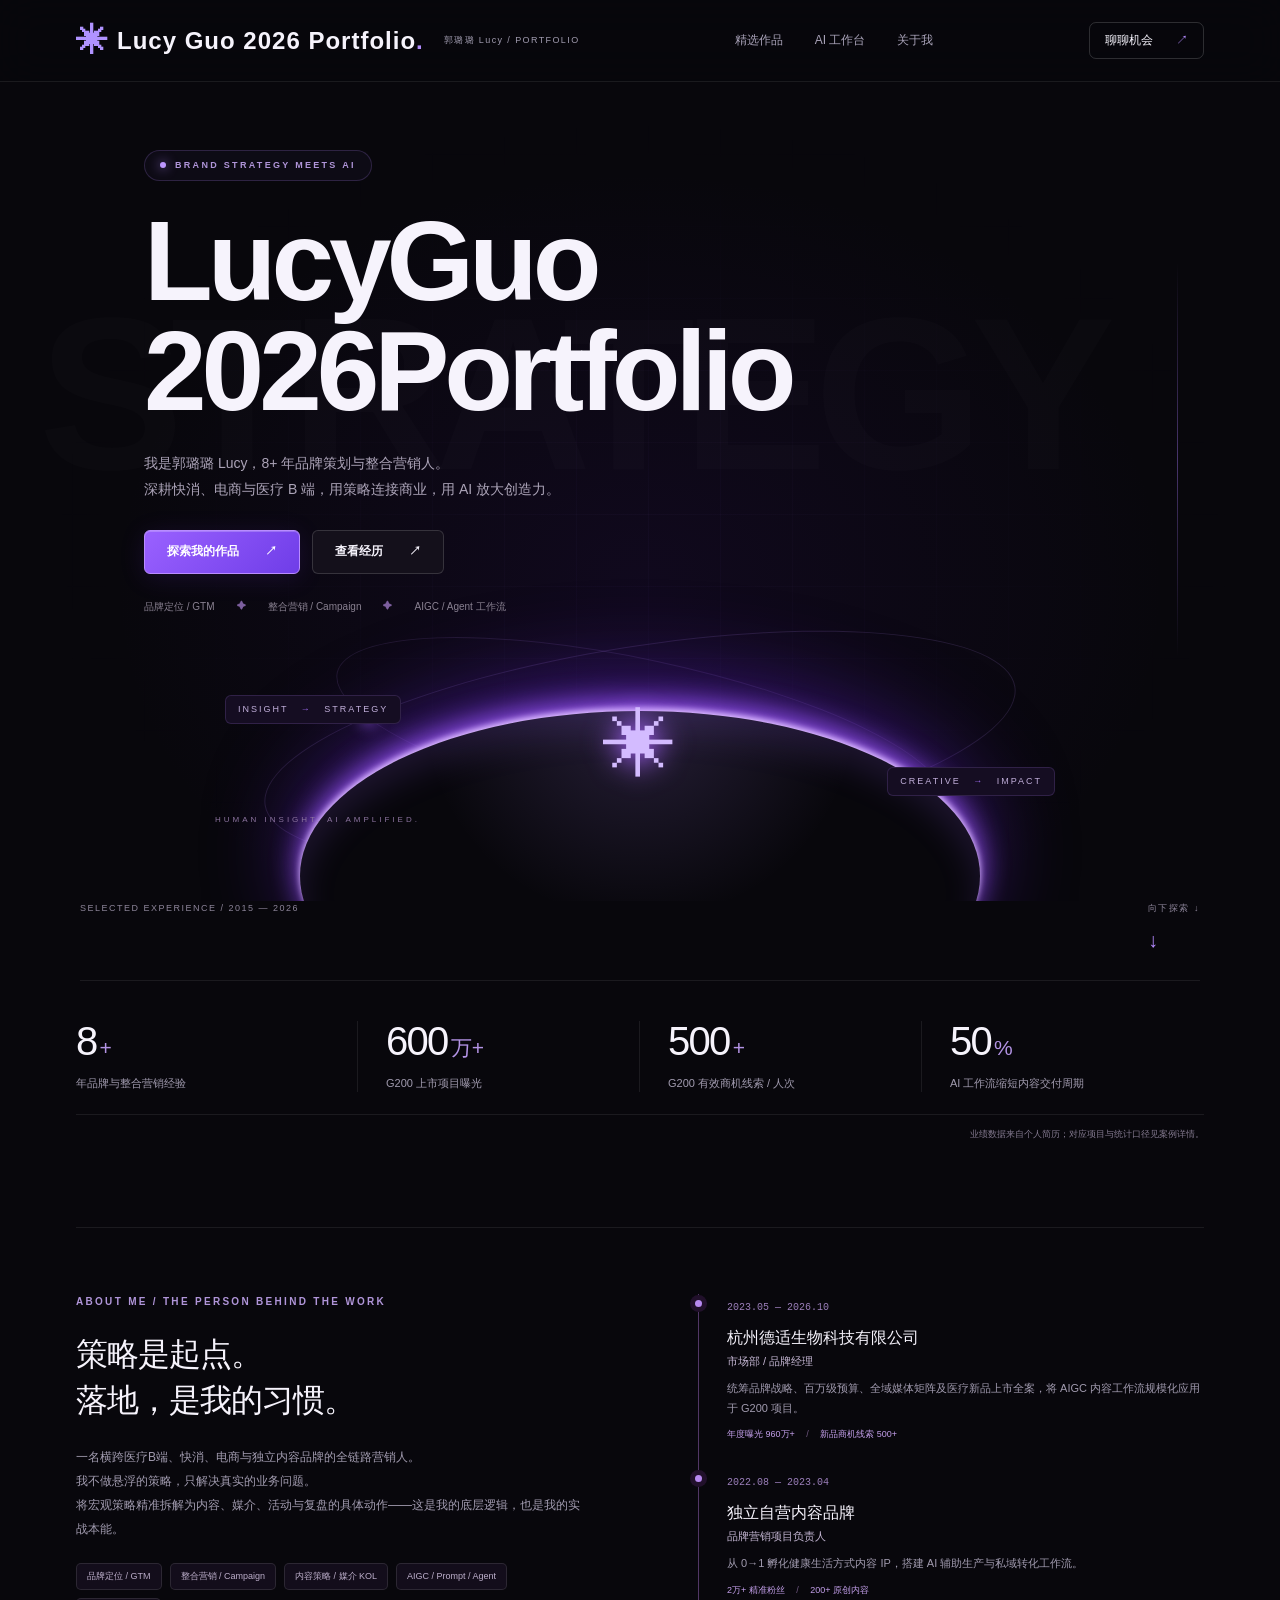
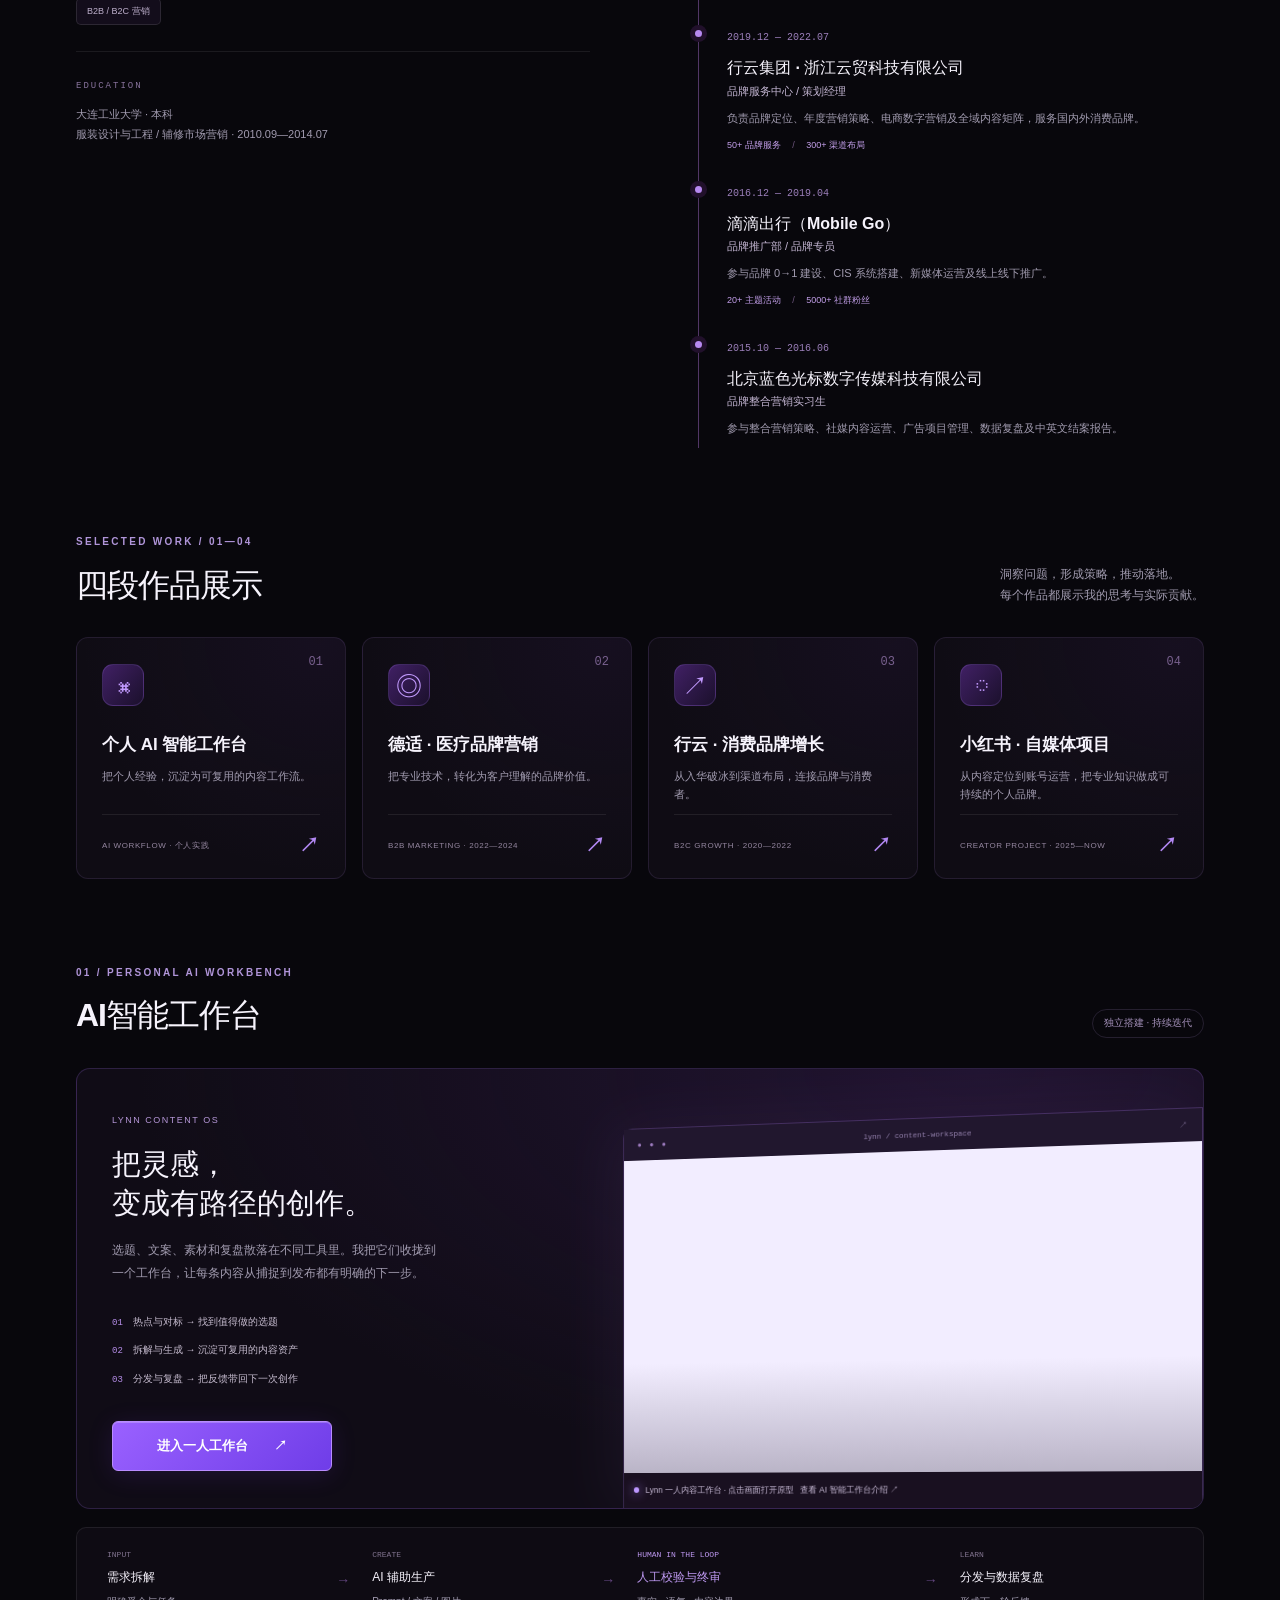
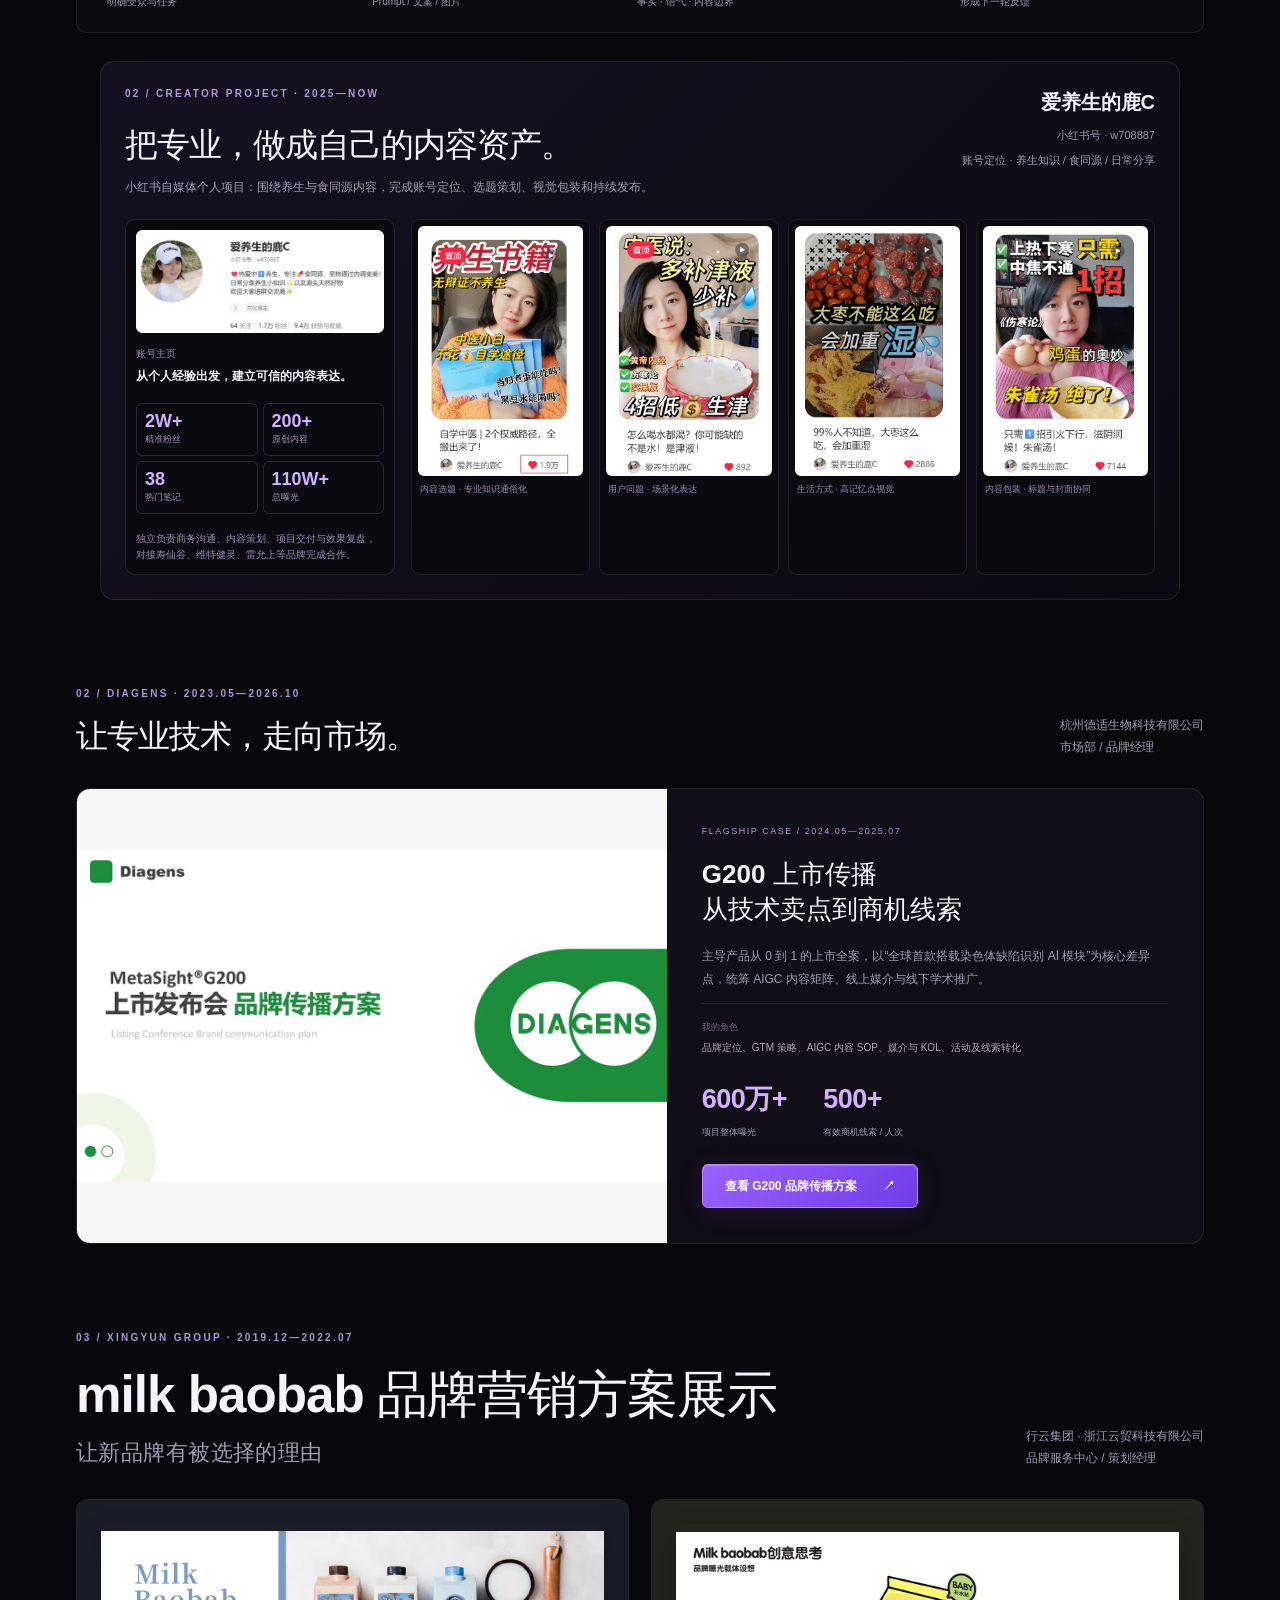
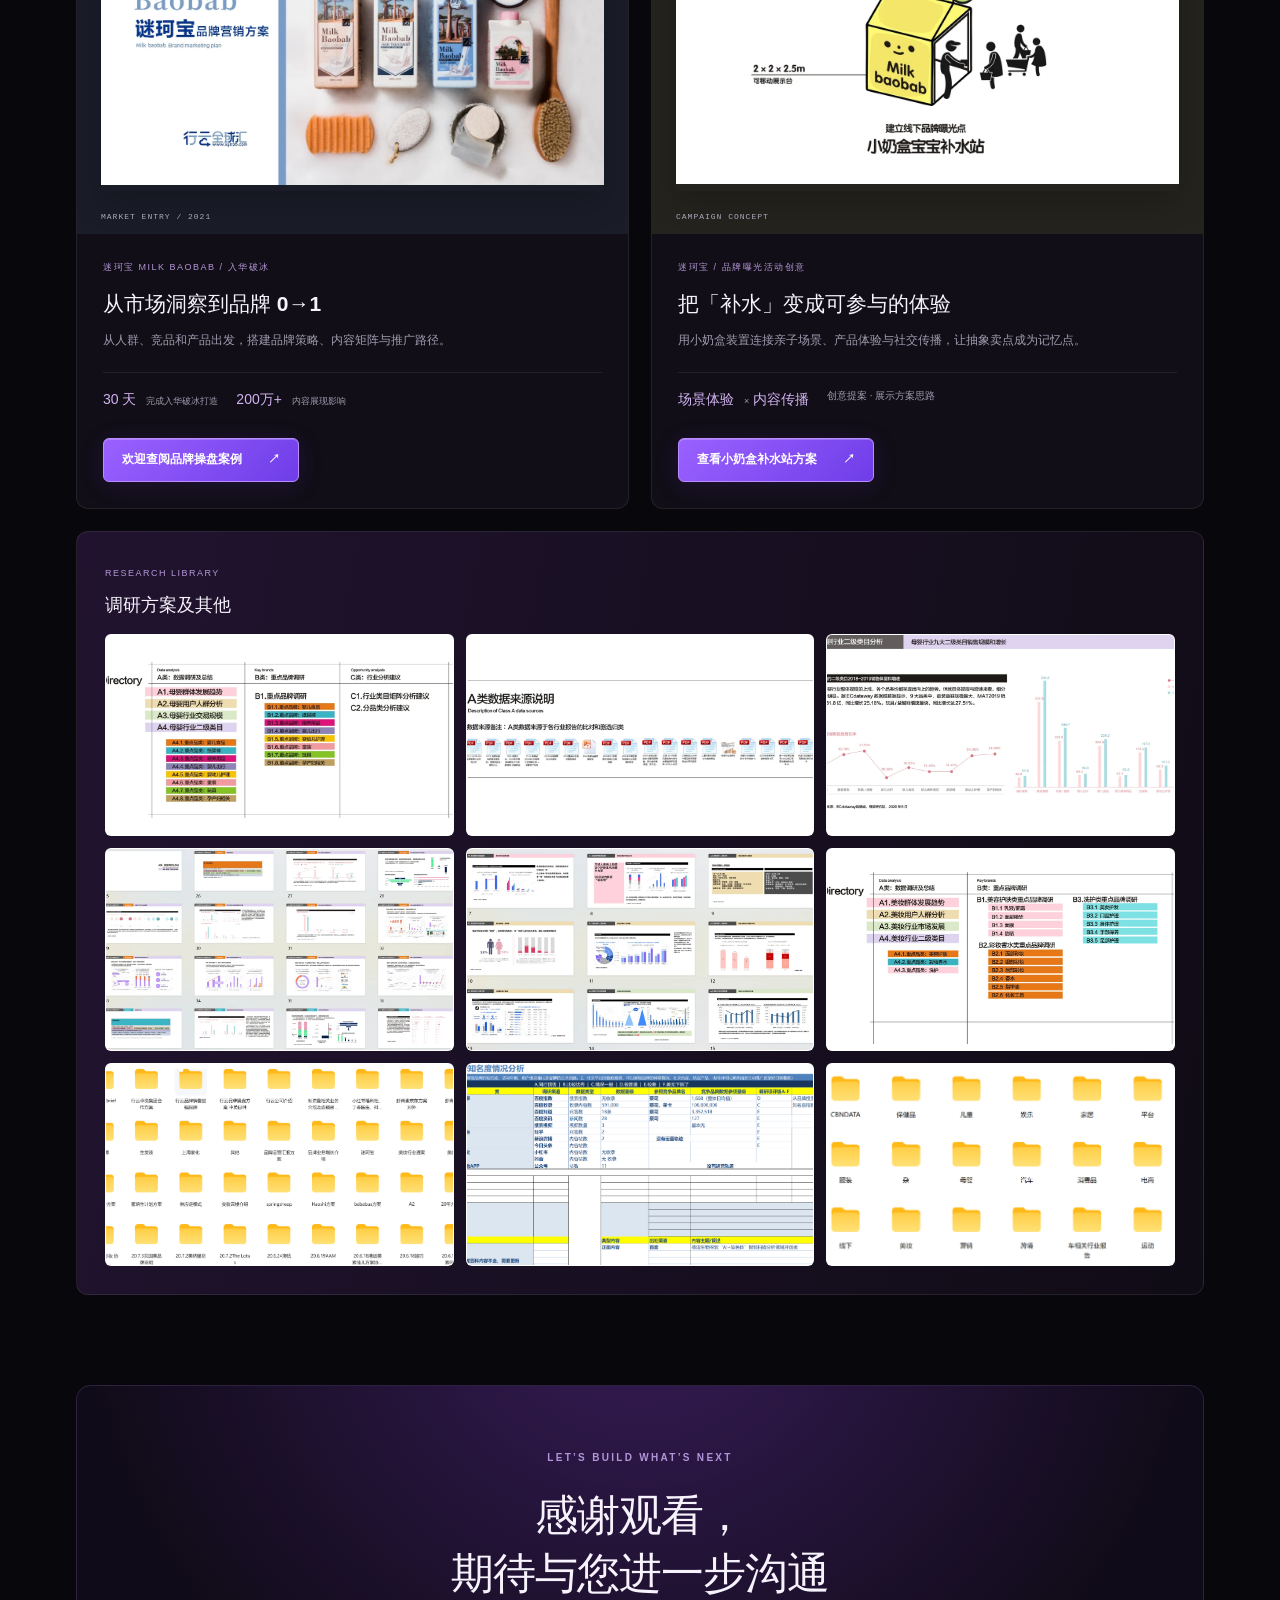
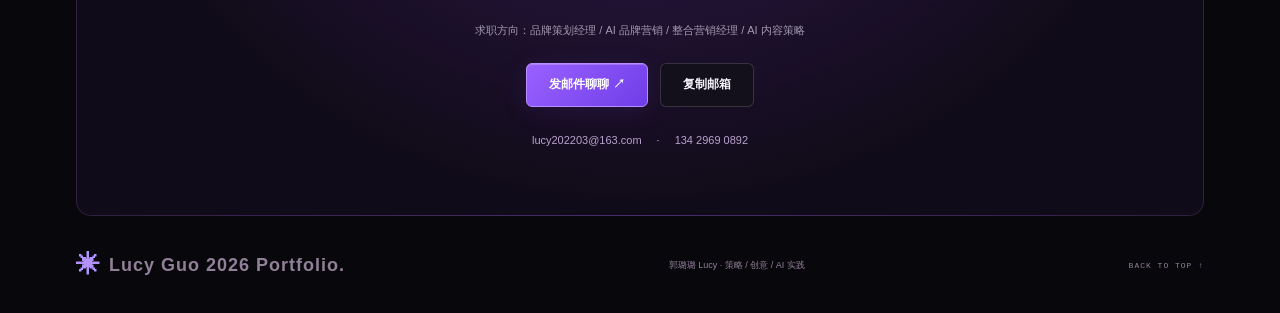
==== commit 864e837c: "Optimize mobile image loading and remove entry redirect" ====
--- a/demo-purple.html
+++ b/demo-purple.html
@@ -1,13 +1,13 @@
 <!doctype html>
-<html lang="zh-CN"><head><meta charset="utf-8"><meta name="viewport" content="width=device-width,initial-scale=1"><meta name="description" content="郭璐璐 Lucy 个人作品集：品牌策略、整合营销与 AI 内容工作流。"><meta name="theme-color" content="#08070c"><title>Lucy Guo 2026 Portfolio · 品牌策略 × AI 工作流</title><link rel="stylesheet" href="portfolio.css?v=complete-decks"><script src="portfolio.js?v=resume-20261111b" defer></script></head>
+<html lang="zh-CN"><head><meta charset="utf-8"><meta name="viewport" content="width=device-width,initial-scale=1"><meta name="description" content="郭璐璐 Lucy 个人作品集：品牌策略、整合营销与 AI 内容工作流。"><meta name="theme-color" content="#08070c"><title>Lucy Guo 2026 Portfolio · 品牌策略 × AI 工作流</title><link rel="stylesheet" href="portfolio.css?v=complete-decks"><script src="portfolio.js?v=mobile-20261113" defer></script></head>
 <body><a class="skip" href="#work">跳到作品</a>
 <header class="header"><a class="brand" href="#home" aria-label="返回首页"><span class="brand-mark">✳</span> Lucy Guo 2026 Portfolio<span class="brand-dot">.</span><small>郭璐璐 Lucy / PORTFOLIO</small></a><nav aria-label="主导航"><a href="#work">精选作品</a><a href="#ai">AI 工作台</a><a href="#resume">关于我</a></nav><a class="nav-contact" href="#contact">聊聊机会 <span>↗</span></a></header>
 <main><section class="hero" id="home"><div class="hero-grid" aria-hidden="true"></div><div class="hero-content"><div class="eyebrow availability"><i></i> BRAND STRATEGY MEETS AI</div><h1>让品牌被看见。<br>让<span class="gradient-text">好策略，发生。</span></h1><p class="hero-intro">我是郭璐璐 Lucy，8+ 年品牌策划与整合营销人。<br>深耕快消、电商与医疗 B 端，用策略连接商业，用 AI 放大创造力。</p><div class="hero-actions"><a class="button primary" href="#work">探索我的作品 <span>↗</span></a><a class="button secondary" href="#resume">查看经历 <span>↗</span></a></div><div class="hero-tags"><span>品牌定位 / GTM</span><b>✦</b><span>整合营销 / Campaign</span><b>✦</b><span>AIGC / Agent 工作流</span></div></div><div class="orbit-scene" aria-hidden="true"><div class="orbit orbit-outer"></div><div class="orbit orbit-inner"></div><div class="planet"></div><div class="orbit-label label-left">INSIGHT <span>→</span> STRATEGY</div><div class="orbit-label label-right">CREATIVE <span>→</span> IMPACT</div><div class="core-mark">✳</div><div class="orbit-caption">HUMAN INSIGHT. AI AMPLIFIED.</div></div><div class="hero-bottom"><span>SELECTED EXPERIENCE / 2015 — 2026</span><a href="#work">向下探索 ↓</a></div></section>
 <div class="wrap"><section class="proof-strip" aria-label="核心经历与业绩"><div><strong>8<span>+</span></strong><p>年品牌与整合营销经验</p></div><div><strong>600<span>万+</span></strong><p>G200 上市项目曝光</p></div><div><strong>500<span>+</span></strong><p>G200 有效商机线索 / 人次</p></div><div><strong>50<span>%</span></strong><p>AI 工作流缩短内容交付周期</p></div></section><p class="source-note">业绩数据来自个人简历；对应项目与统计口径见案例详情。</p>
 <section class="section" id="work"><div class="section-top"><div><div class="eyebrow">SELECTED WORK / 01—03</div><h2>三段实践，一条清晰的主线。</h2></div><p>洞察问题，形成策略，推动落地。<br>每个作品都展示我的思考与实际贡献。</p></div><div class="chapter-grid"><a class="chapter" href="#ai"><span class="chapter-num">01</span><div class="chapter-icon">⌘</div><h3>个人 AI 智能工作台</h3><p>把个人经验，沉淀为可复用的内容工作流。</p><footer><span>AI WORKFLOW · 个人实践</span><b>↗</b></footer></a><a class="chapter" href="#diagens"><span class="chapter-num">02</span><div class="chapter-icon">◎</div><h3>德适 · 医疗品牌营销</h3><p>把专业技术，转化为客户理解的品牌价值。</p><footer><span>B2B MARKETING · 2022—2024</span><b>↗</b></footer></a><a class="chapter" href="#xingyun"><span class="chapter-num">03</span><div class="chapter-icon">↗</div><h3>行云 · 消费品牌增长</h3><p>从入华破冰到渠道布局，连接品牌与消费者。</p><footer><span>B2C GROWTH · 2020—2022</span><b>↗</b></footer></a></div></section>
 <section class="section" id="ai"><div class="section-top"><div><div class="eyebrow">01 / PERSONAL AI WORKBENCH</div><h2>一个人的工作台。<br><span class="soft">一整套内容生产思路。</span></h2></div><span class="outlined-tag">独立搭建 · 持续迭代</span></div><div class="ai-feature"><div class="ai-copy"><span class="mini-label">LYNN CONTENT OS</span><h3>把灵感，<br>变成有路径的创作。</h3><p>选题、文案、素材和复盘散落在不同工具里。我把它们收拢到一个工作台，让每条内容从捕捉到发布都有明确的下一步。</p><ul class="clean-list"><li><span>01</span>热点与对标 → 找到值得做的选题</li><li><span>02</span>拆解与生成 → 沉淀可复用的内容资产</li><li><span>03</span>分发与复盘 → 把反馈带回下一次创作</li></ul><a class="button primary workbench-cta" href="lucy-pink.html" target="_blank" rel="noopener">进入一人工作台 <span>↗</span></a></div><div class="os-preview"><div class="window-bar"><span class="dots">● ● ●</span><span>lynn / content-workspace</span><span>↗</span></div><a class="preview-link" href="lucy-pink.html" target="_blank" rel="noopener" aria-label="打开 Lynn 一人内容工作台原型"><div class="preview-frame"><iframe title="Lynn 内容工作台界面预览" src="lucy-pink.html" loading="lazy" sandbox tabindex="-1"></iframe><div class="preview-shade"></div></div></a><div class="preview-caption"><i></i> Lynn 一人内容工作台 · 点击画面打开原型<span>进入工作台 ↗</span></div></div></div><div class="workflow" aria-label="AI内容生产流程"><div><small>INPUT</small><strong>需求拆解</strong><p>明确受众与任务</p></div><span>→</span><div><small>CREATE</small><strong>AI 辅助生产</strong><p>Prompt / 文案 / 图片</p></div><span>→</span><div class="human"><small>HUMAN IN THE LOOP</small><strong>人工校验与终审</strong><p>事实 · 语气 · 内容边界</p></div><span>→</span><div><small>LEARN</small><strong>分发与数据复盘</strong><p>形成下一轮反馈</p></div></div></section>
-<section class="section" id="diagens"><div class="section-top"><div><div class="eyebrow">02 / DIAGENS · 2023.05—2026.10</div><h2>让专业技术，走向市场。</h2></div><p>杭州德适生物科技有限公司<br>市场部 / 品牌经理</p></div><article class="featured-case"><div class="g200-art g200-original"><img src="assets/g200-pages/page-001.jpg" alt="MetaSight G200 上市发布会品牌传播方案封面" loading="lazy"></div><div class="case-copy"><div class="mini-label">FLAGSHIP CASE / 2024.05—2025.07</div><h3>G200 上市传播<br>从技术卖点到商机线索</h3><p>主导产品从 0 到 1 的上市全案，以“全球首款搭载染色体缺陷识别 AI 模块”为核心差异点，统筹 AIGC 内容矩阵、线上媒介与线下学术推广。</p><div class="role"><span>我的角色</span> 品牌定位、GTM 策略、AIGC 内容 SOP、媒介与 KOL、活动及线索转化</div><div class="case-metrics"><div><strong>600万+</strong><small>项目整体曝光</small></div><div><strong>500+</strong><small>有效商机线索 / 人次</small></div></div><button class="button primary" data-case="g200">查看 G200 品牌传播方案 <span>↗</span></button></div></article><div class="research-inline"><div class="research-heading"><div><span class="mini-label">BRAND RESEARCH</span><h3>品牌营销思考方案</h3><p>点击封面，阅读完整方案。</p></div></div><button class="research-cover-button" data-case="research" aria-label="打开品牌营销思考方案"><img src="assets/research-pages/page-001.jpg" alt="品牌营销思考方案封面" loading="lazy"></button></div></section>
-<section class="section" id="xingyun"><div class="section-top"><div><div class="eyebrow">03 / XINGYUN GROUP · 2020.04—2022.02</div><h2>让新品牌，有被选择的理由。</h2></div><p>行云集团 · 浙江云贸科技有限公司<br>品牌服务中心 / 策划经理</p></div><div class="consumer-grid"><article class="consumer-card"><a class="consumer-visual milk visual-link" href="迷珂宝PPT-1.pdf" target="_blank" rel="noopener" aria-label="查看迷珂宝品牌营销方案"><img src="assets/milk-1.jpg" alt="迷珂宝品牌营销方案封面及洗护产品" loading="lazy"><span>MARKET ENTRY / 2021</span></a><div class="consumer-body"><div class="mini-label">迷珂宝 MILK BAOBAB / 入华破冰</div><h3>从市场洞察到品牌 0→1</h3><p>从人群、竞品和产品出发，搭建品牌策略、内容矩阵与推广路径。</p><div class="small-results"><strong>30 天 <span>完成入华破冰打造</span></strong><strong>200万+ <span>内容展现影响</span></strong></div><a class="button primary case-cta" href="迷珂宝PPT-1.pdf" target="_blank" rel="noopener">欢迎查阅品牌操盘案例 <span>↗</span></a></div></article><article class="consumer-card"><button class="consumer-visual event visual-link" data-case="event" aria-label="查看小奶盒补水站方案"><img src="assets/event-4.jpg" alt="小奶盒宝宝补水站户外创意装置方案" loading="lazy"><span>CAMPAIGN CONCEPT</span></button><div class="consumer-body"><div class="mini-label">迷珂宝 / 品牌曝光活动创意</div><h3>把「补水」变成可参与的体验</h3><p>用小奶盒装置连接亲子场景、产品体验与社交传播，让抽象卖点成为记忆点。</p><div class="small-results"><strong>场景体验 <span>×</span> 内容传播</strong><span class="muted">创意提案 · 展示方案思路</span></div><button class="button primary case-cta" data-case="event">查看小奶盒补水站方案 <span>↗</span></button></div></article></div><div class="research-library"><span class="mini-label">RESEARCH LIBRARY</span><h3>美妆 / 母婴行业调研</h3><div class="research-shots"><img src="assets/user/codex-clipboard-2d6b978d-d18c-4c74-9e1b-d99da1e508f4.png" alt="行业调研方案截图 1" loading="lazy"><img src="assets/user/codex-clipboard-0f463525-3b26-4b4c-8d9d-d075dfab5cac.png" alt="行业调研方案截图 2" loading="lazy"><img src="assets/user/codex-clipboard-98cdb29e-76dc-4361-a373-548ff600b9f1.png" alt="行业调研方案截图 3" loading="lazy"><img src="assets/user/codex-clipboard-27b4e70d-6095-44c6-8017-2ebe8056797b.png" alt="行业调研方案截图 4" loading="lazy"><img src="assets/user/codex-clipboard-24c355a8-ac2d-4559-b9e3-288676f324a0.png" alt="行业调研方案截图 5" loading="lazy"><img src="assets/user/codex-clipboard-a73c5e6a-c51d-4b2e-97ea-79d769c429e8.png" alt="行业调研方案截图 6" loading="lazy"></div></div></section>
+<section class="section" id="diagens"><div class="section-top"><div><div class="eyebrow">02 / DIAGENS · 2023.05—2026.10</div><h2>让专业技术，走向市场。</h2></div><p>杭州德适生物科技有限公司<br>市场部 / 品牌经理</p></div><article class="featured-case"><div class="g200-art g200-original"><img decoding="async" src="assets/g200-pages/page-001.webp" alt="MetaSight G200 上市发布会品牌传播方案封面" loading="lazy"></div><div class="case-copy"><div class="mini-label">FLAGSHIP CASE / 2024.05—2025.07</div><h3>G200 上市传播<br>从技术卖点到商机线索</h3><p>主导产品从 0 到 1 的上市全案，以“全球首款搭载染色体缺陷识别 AI 模块”为核心差异点，统筹 AIGC 内容矩阵、线上媒介与线下学术推广。</p><div class="role"><span>我的角色</span> 品牌定位、GTM 策略、AIGC 内容 SOP、媒介与 KOL、活动及线索转化</div><div class="case-metrics"><div><strong>600万+</strong><small>项目整体曝光</small></div><div><strong>500+</strong><small>有效商机线索 / 人次</small></div></div><button class="button primary" data-case="g200">查看 G200 品牌传播方案 <span>↗</span></button></div></article><div class="research-inline"><div class="research-heading"><div><span class="mini-label">BRAND RESEARCH</span><h3>品牌营销思考方案</h3><p>点击封面，阅读完整方案。</p></div></div><button class="research-cover-button" data-case="research" aria-label="打开品牌营销思考方案"><img decoding="async" src="assets/research-pages/page-001.webp" alt="品牌营销思考方案封面" loading="lazy"></button></div></section>
+<section class="section" id="xingyun"><div class="section-top"><div><div class="eyebrow">03 / XINGYUN GROUP · 2020.04—2022.02</div><h2>让新品牌，有被选择的理由。</h2></div><p>行云集团 · 浙江云贸科技有限公司<br>品牌服务中心 / 策划经理</p></div><div class="consumer-grid"><article class="consumer-card"><a class="consumer-visual milk visual-link" href="迷珂宝PPT-1.pdf" target="_blank" rel="noopener" aria-label="查看迷珂宝品牌营销方案"><img decoding="async" src="assets/milk-1.webp" alt="迷珂宝品牌营销方案封面及洗护产品" loading="lazy"><span>MARKET ENTRY / 2021</span></a><div class="consumer-body"><div class="mini-label">迷珂宝 MILK BAOBAB / 入华破冰</div><h3>从市场洞察到品牌 0→1</h3><p>从人群、竞品和产品出发，搭建品牌策略、内容矩阵与推广路径。</p><div class="small-results"><strong>30 天 <span>完成入华破冰打造</span></strong><strong>200万+ <span>内容展现影响</span></strong></div><a class="button primary case-cta" href="迷珂宝PPT-1.pdf" target="_blank" rel="noopener">欢迎查阅品牌操盘案例 <span>↗</span></a></div></article><article class="consumer-card"><button class="consumer-visual event visual-link" data-case="event" aria-label="查看小奶盒补水站方案"><img decoding="async" src="assets/event-4.webp" alt="小奶盒宝宝补水站户外创意装置方案" loading="lazy"><span>CAMPAIGN CONCEPT</span></button><div class="consumer-body"><div class="mini-label">迷珂宝 / 品牌曝光活动创意</div><h3>把「补水」变成可参与的体验</h3><p>用小奶盒装置连接亲子场景、产品体验与社交传播，让抽象卖点成为记忆点。</p><div class="small-results"><strong>场景体验 <span>×</span> 内容传播</strong><span class="muted">创意提案 · 展示方案思路</span></div><button class="button primary case-cta" data-case="event">查看小奶盒补水站方案 <span>↗</span></button></div></article></div><div class="research-library"><span class="mini-label">RESEARCH LIBRARY</span><h3>美妆 / 母婴行业调研</h3><div class="research-shots"><img decoding="async" src="assets/user/codex-clipboard-2d6b978d-d18c-4c74-9e1b-d99da1e508f4.webp" alt="行业调研方案截图 1" loading="lazy"><img decoding="async" src="assets/user/codex-clipboard-0f463525-3b26-4b4c-8d9d-d075dfab5cac.webp" alt="行业调研方案截图 2" loading="lazy"><img decoding="async" src="assets/user/codex-clipboard-98cdb29e-76dc-4361-a373-548ff600b9f1.webp" alt="行业调研方案截图 3" loading="lazy"><img decoding="async" src="assets/user/codex-clipboard-27b4e70d-6095-44c6-8017-2ebe8056797b.webp" alt="行业调研方案截图 4" loading="lazy"><img decoding="async" src="assets/user/codex-clipboard-24c355a8-ac2d-4559-b9e3-288676f324a0.webp" alt="行业调研方案截图 5" loading="lazy"><img decoding="async" src="assets/user/codex-clipboard-a73c5e6a-c51d-4b2e-97ea-79d769c429e8.webp" alt="行业调研方案截图 6" loading="lazy"></div></div></section>
 <section class="section about" id="resume"><div class="about-intro"><div class="eyebrow">ABOUT ME / THE PERSON BEHIND THE WORK</div><h2>策略是起点。<br>落地，是我的习惯。</h2><p>我是郭璐璐，也可以叫我 Lucy。拥有 8+ 年品牌策划与整合营销经验，横跨医疗 B 端、快消、电商与新零售；习惯从真实业务问题出发，把策略拆成内容、媒介、活动、转化和复盘的具体动作。</p><div class="skill-tags"><span>品牌定位 / GTM</span><span>整合营销 / Campaign</span><span>内容策略 / 媒介 KOL</span><span>AIGC / Prompt / Agent</span><span>B2B / B2C 营销</span></div><div class="education"><small>EDUCATION</small><p>大连工业大学 · 本科<br>服装设计与工程 / 辅修市场营销 · 2010.09—2014.07</p></div></div><div class="timeline"><article><time>2023.05 — 2026.10</time><span class="timeline-dot"></span><h3>杭州德适生物科技有限公司</h3><h4>市场部 / 品牌经理</h4><p>统筹品牌战略、百万级预算、全域媒体矩阵及医疗新品上市全案，将 AIGC 内容工作流规模化应用于 G200 项目。</p><div class="timeline-result">年度曝光 960万+ <span>/</span> 新品商机线索 500+</div></article><article><time>2022.08 — 2023.04</time><span class="timeline-dot"></span><h3>独立自营内容品牌</h3><h4>品牌营销项目负责人</h4><p>从 0→1 孵化健康生活方式内容 IP，搭建 AI 辅助生产与私域转化工作流。</p><div class="timeline-result">2万+ 精准粉丝 <span>/</span> 200+ 原创内容</div></article><article><time>2019.12 — 2022.07</time><span class="timeline-dot"></span><h3>行云集团 · 浙江云贸科技有限公司</h3><h4>品牌服务中心 / 策划经理</h4><p>负责品牌定位、年度营销策略、电商数字营销及全域内容矩阵，服务国内外消费品牌。</p><div class="timeline-result">50+ 品牌服务 <span>/</span> 300+ 渠道布局</div></article><article><time>2016.12 — 2019.04</time><span class="timeline-dot"></span><h3>滴滴出行（Mobile Go）</h3><h4>品牌推广部 / 品牌专员</h4><p>参与品牌 0→1 建设、CIS 系统搭建、新媒体运营及线上线下推广。</p><div class="timeline-result">20+ 主题活动 <span>/</span> 5000+ 社群粉丝</div></article><article><time>2015.10 — 2016.06</time><span class="timeline-dot"></span><h3>北京蓝色光标数字传媒科技有限公司</h3><h4>品牌整合营销实习生</h4><p>参与整合营销策略、社媒内容运营、广告项目管理、数据复盘及中英文结案报告。</p></article></div></section>
 <section class="contact" id="contact"><div class="eyebrow">LET’S BUILD WHAT’S NEXT</div><h2>下一个好项目，<br>期待一起<span class="gradient-text">做出来。</span></h2><p>求职方向：品牌策划经理 / AI 品牌营销 / 整合营销经理 / AI 内容策略</p><div class="contact-actions"><a class="button primary" href="mailto:lucy202203@163.com">发邮件聊聊 ↗</a><button class="button secondary" id="copy-email">复制邮箱</button></div><div class="contact-details"><a href="mailto:lucy202203@163.com">lucy202203@163.com</a><span>·</span><a href="tel:13429690892">134 2969 0892</a></div><p class="copy-status" id="copy-status" role="status" aria-live="polite"></p></section><footer class="footer"><a class="brand" href="#home"><span class="brand-mark">✳</span> Lucy Guo 2026 Portfolio.</a><span>郭璐璐 Lucy · 策略 / 创意 / AI 实践</span><a href="#home">BACK TO TOP ↑</a></footer></div></main>
 <dialog id="case-dialog" aria-labelledby="dialog-title"><div class="dialog-top"><span class="mini-label">LUCY / CASE STUDY</span><button class="close-dialog" aria-label="关闭项目详情">关闭 ×</button></div><div id="dialog-content"></div></dialog><script>document.querySelector('#xingyun .eyebrow').textContent='03 / XINGYUN GROUP · 2019.12—2022.07';</script></body></html>
